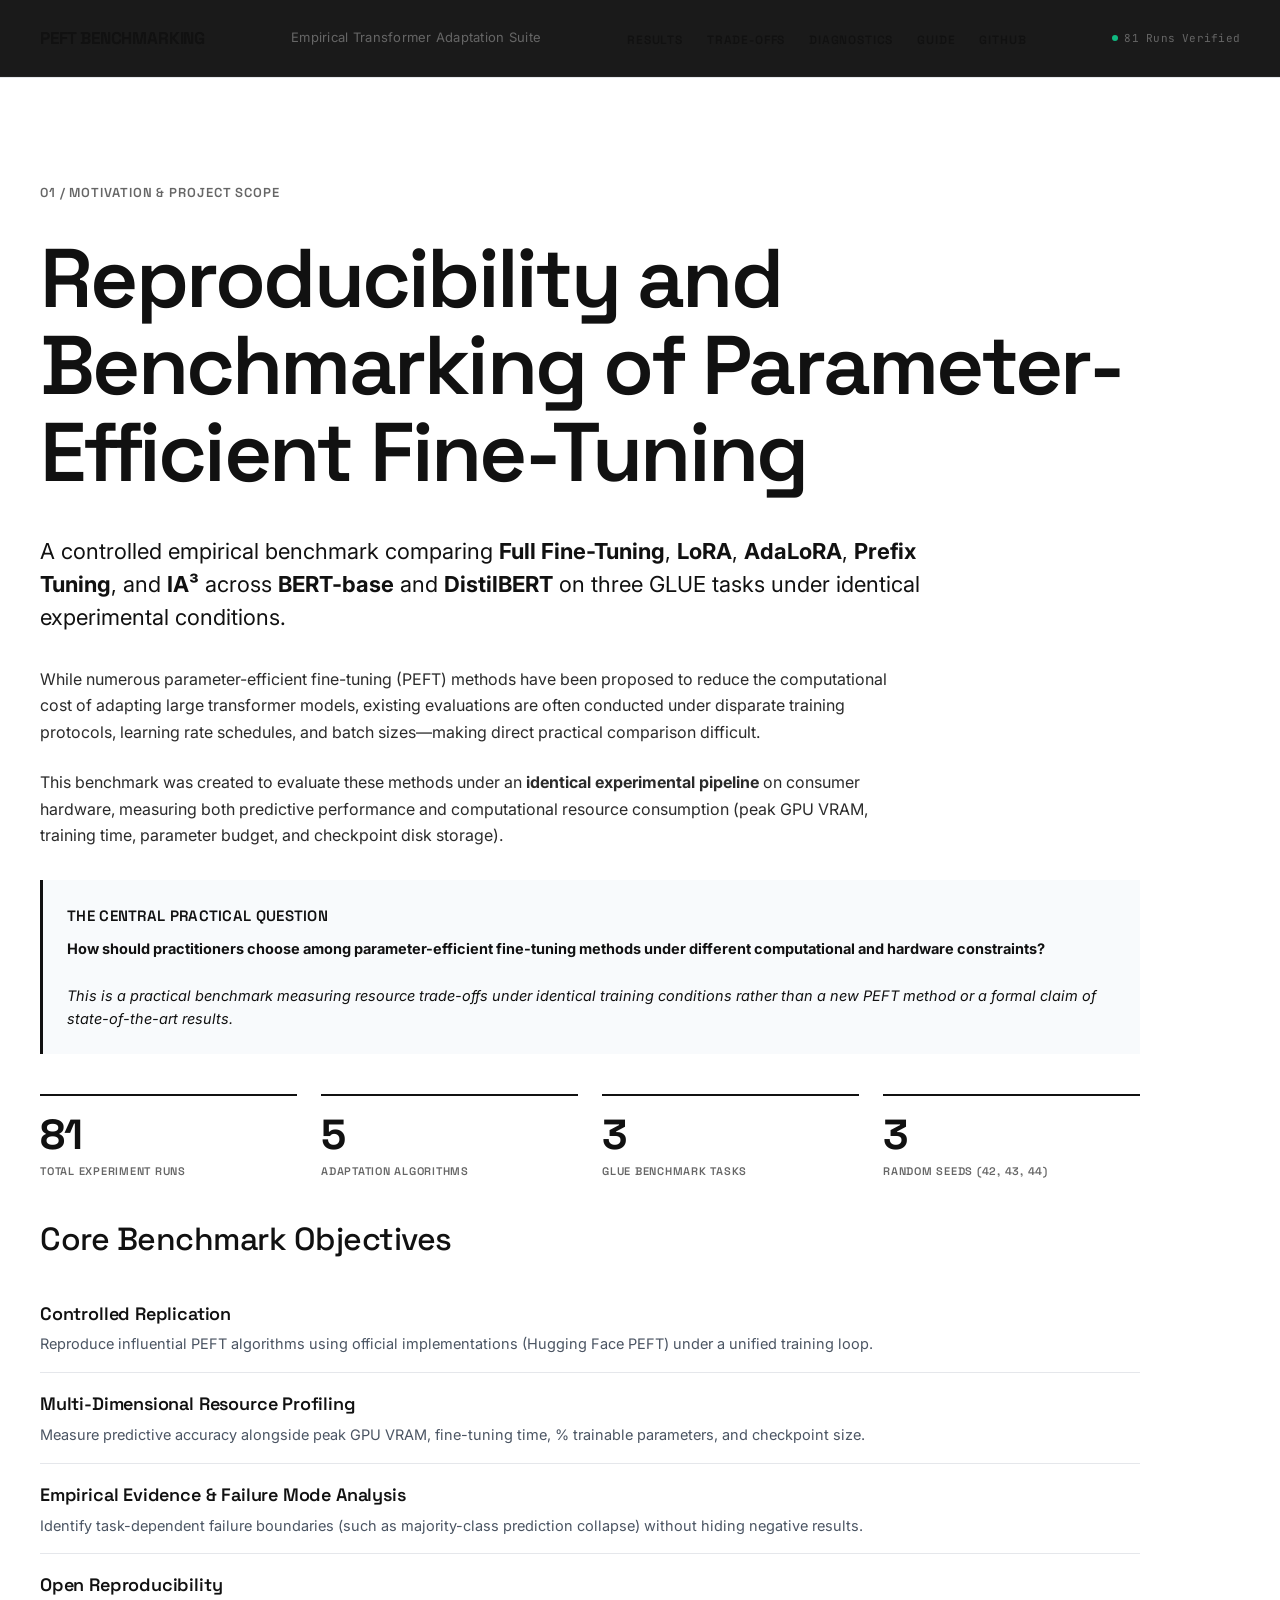
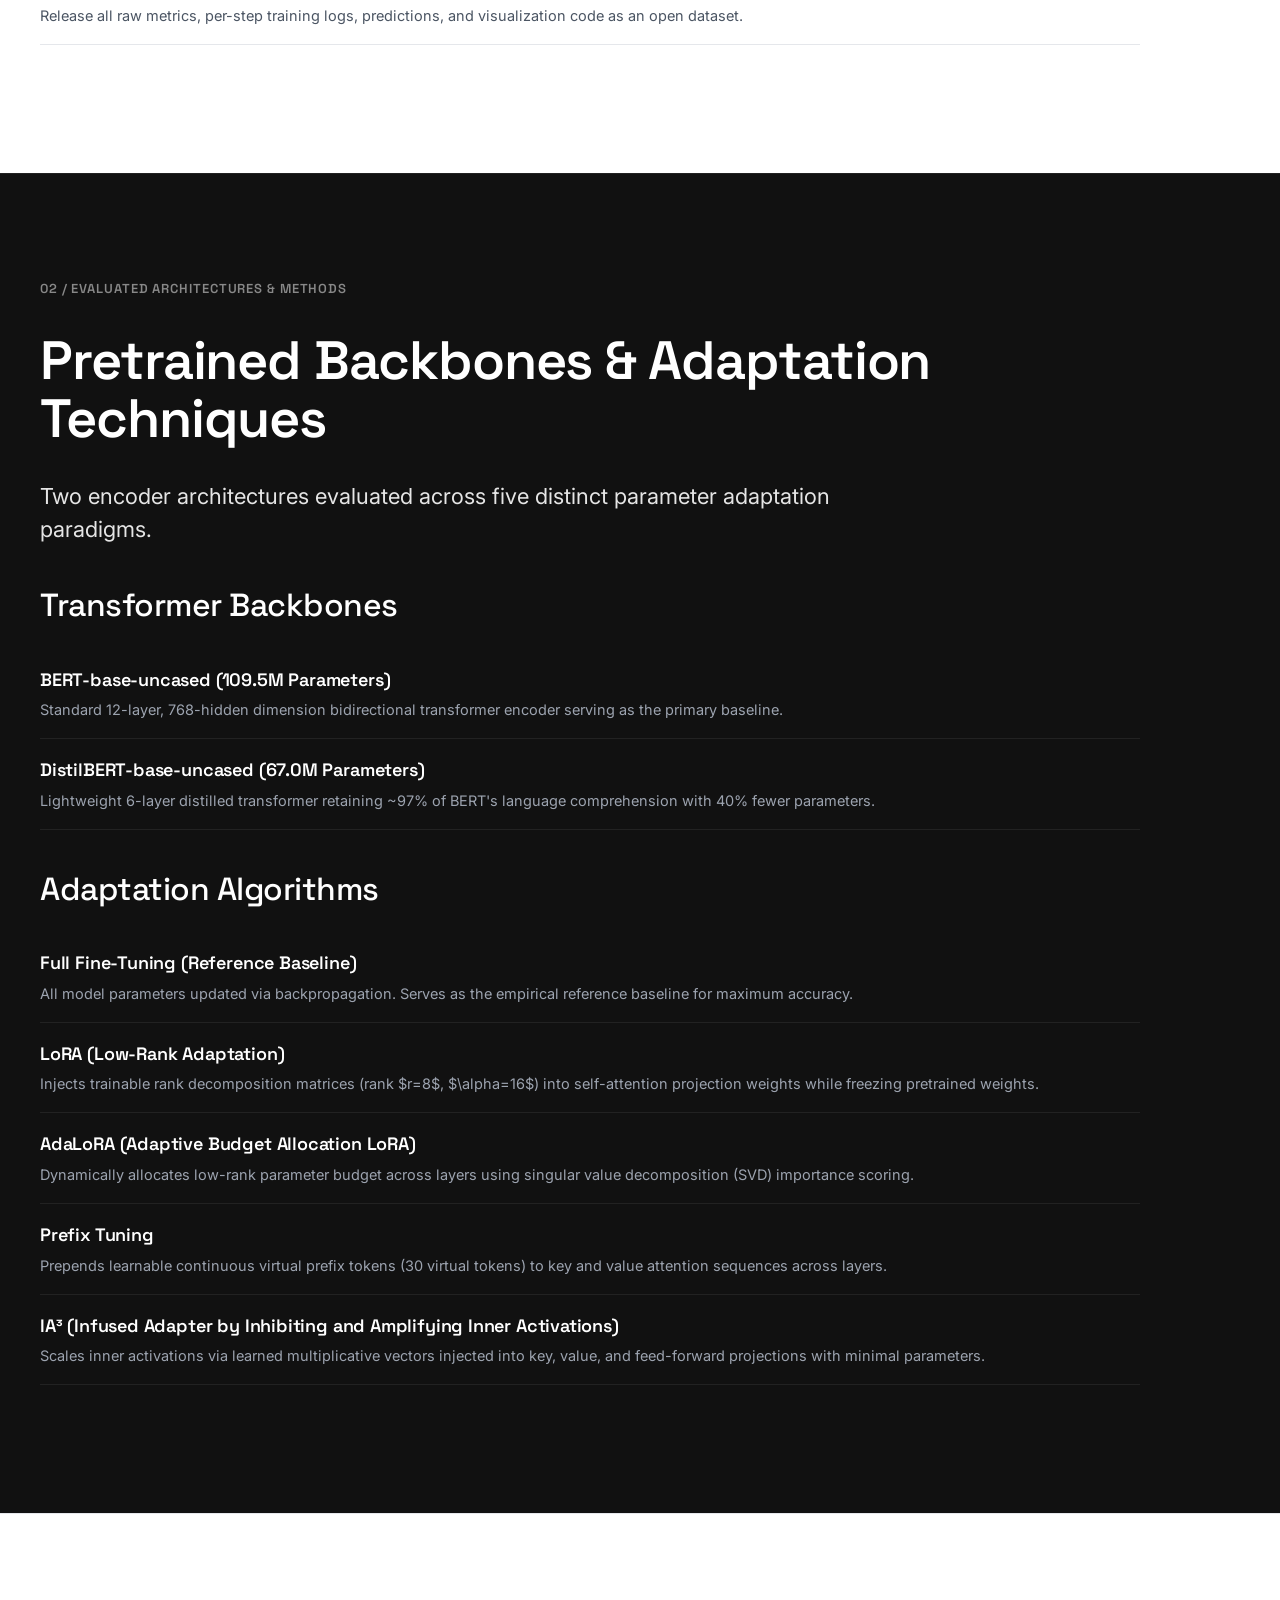
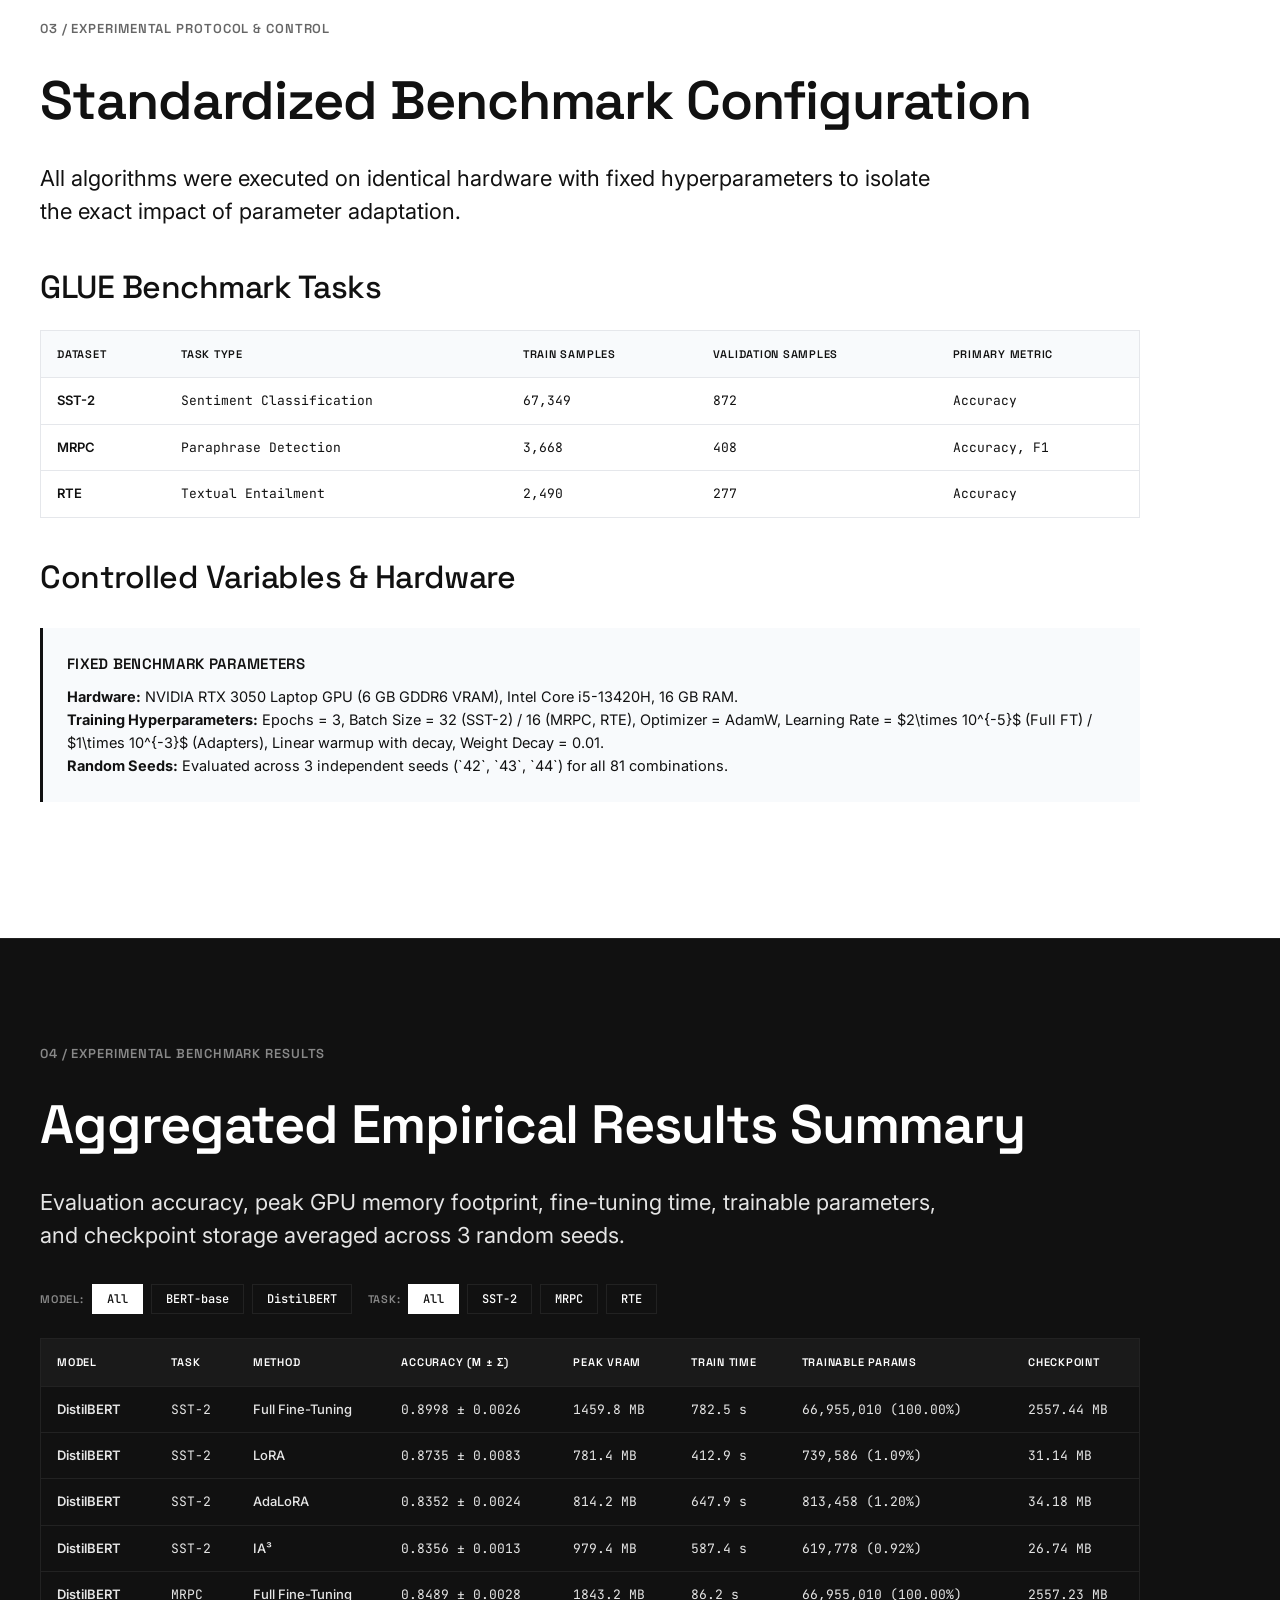
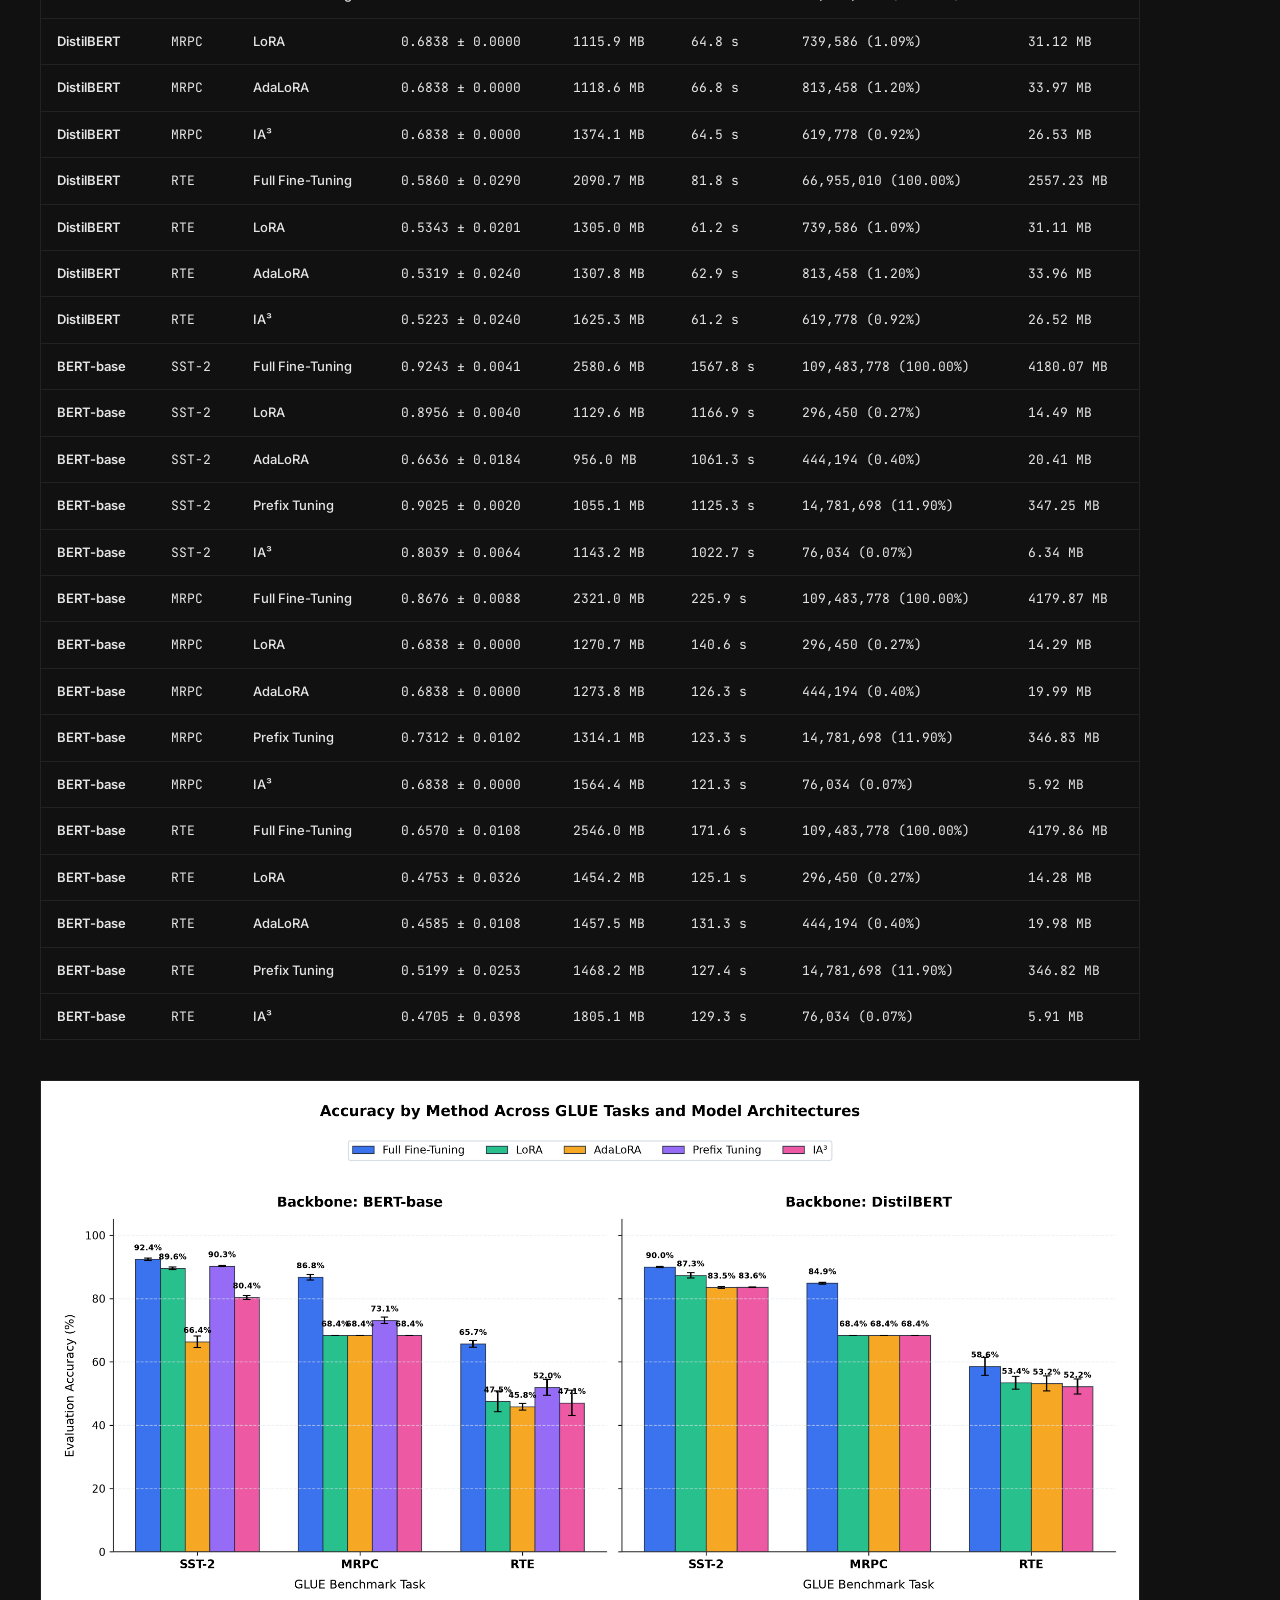
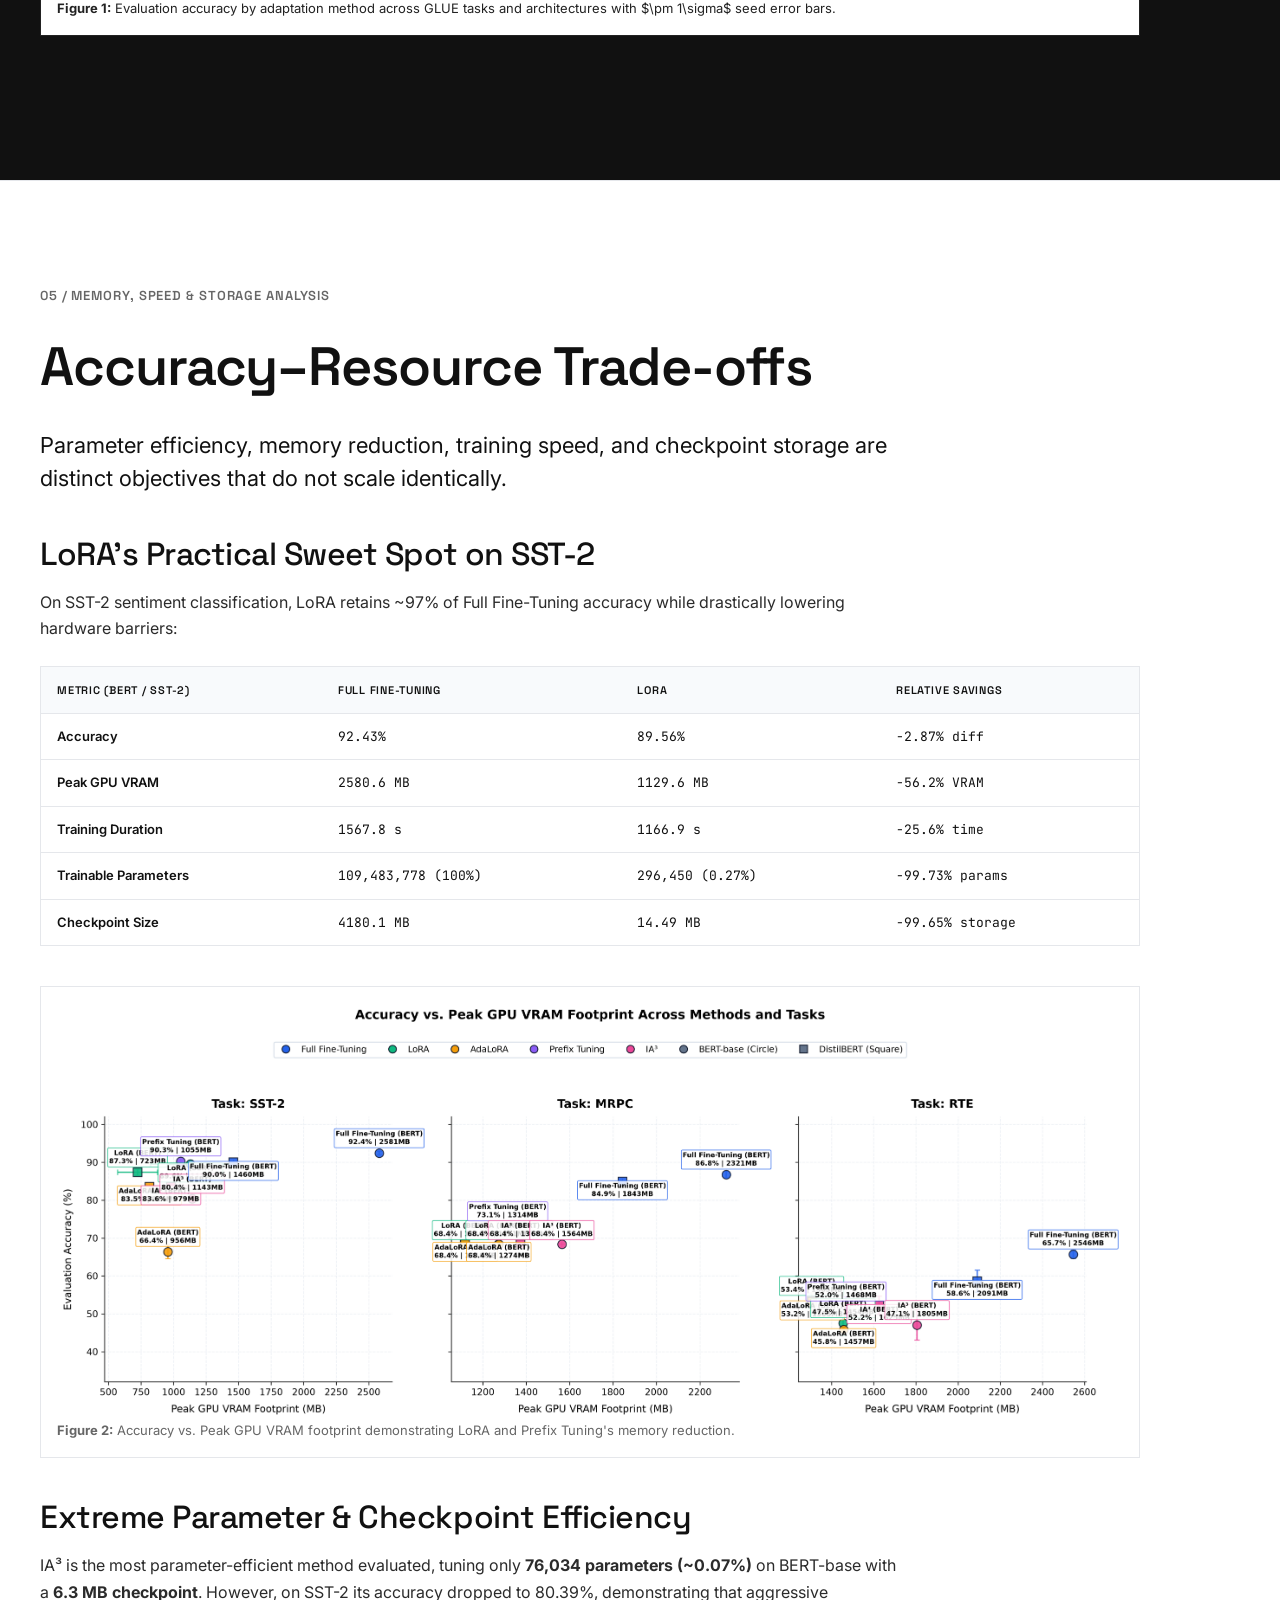
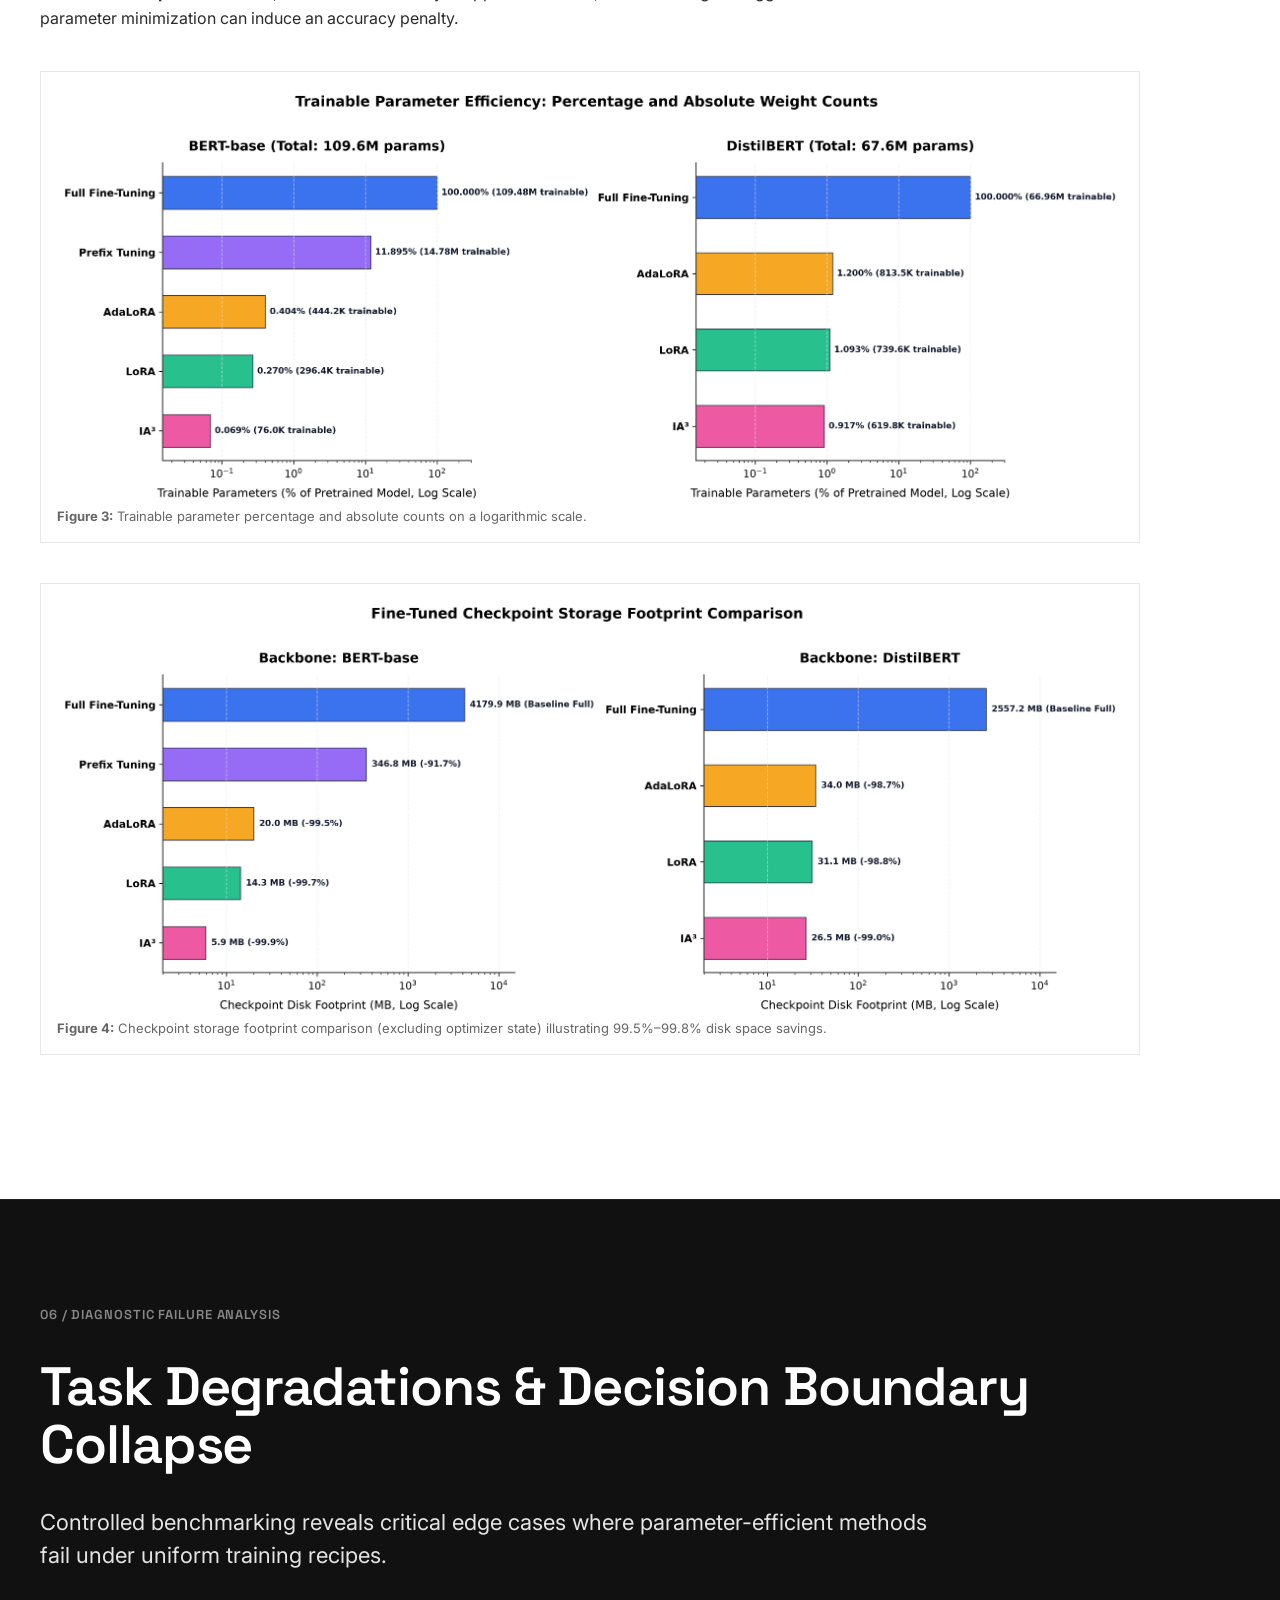
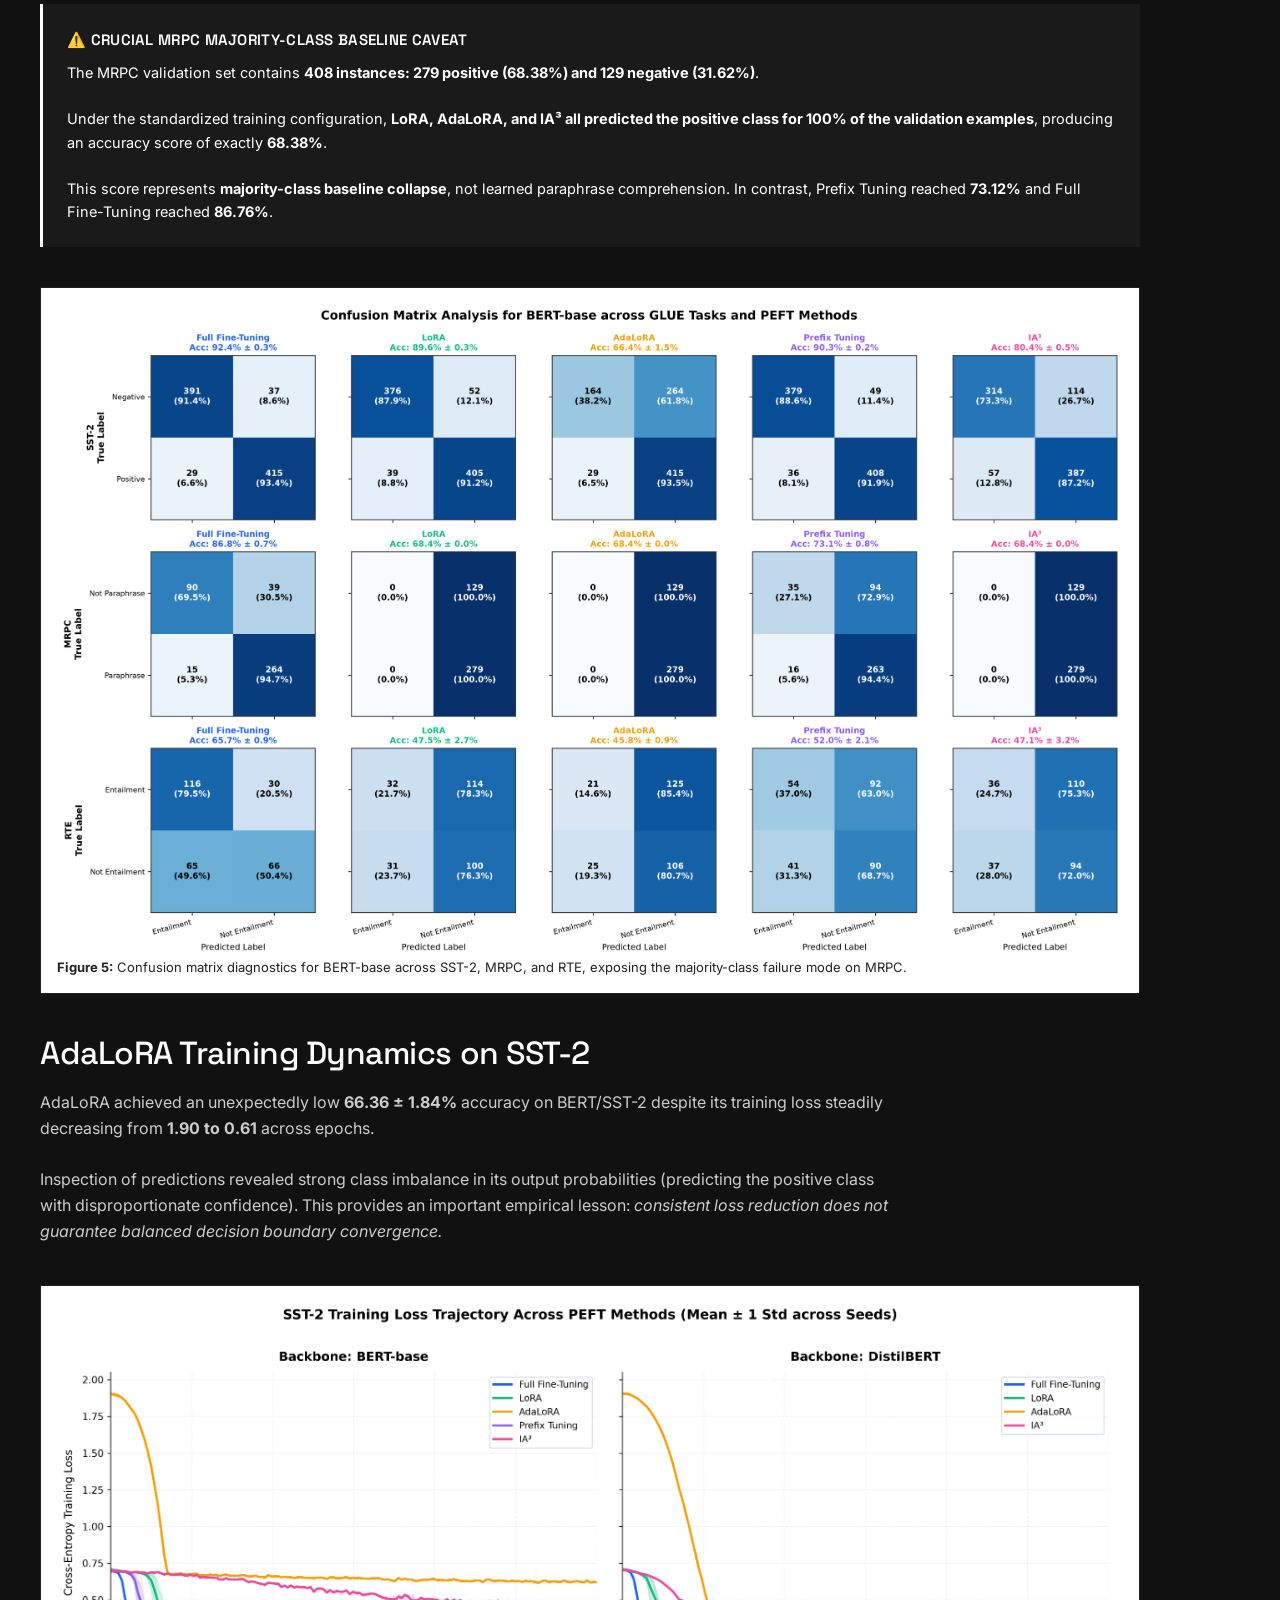
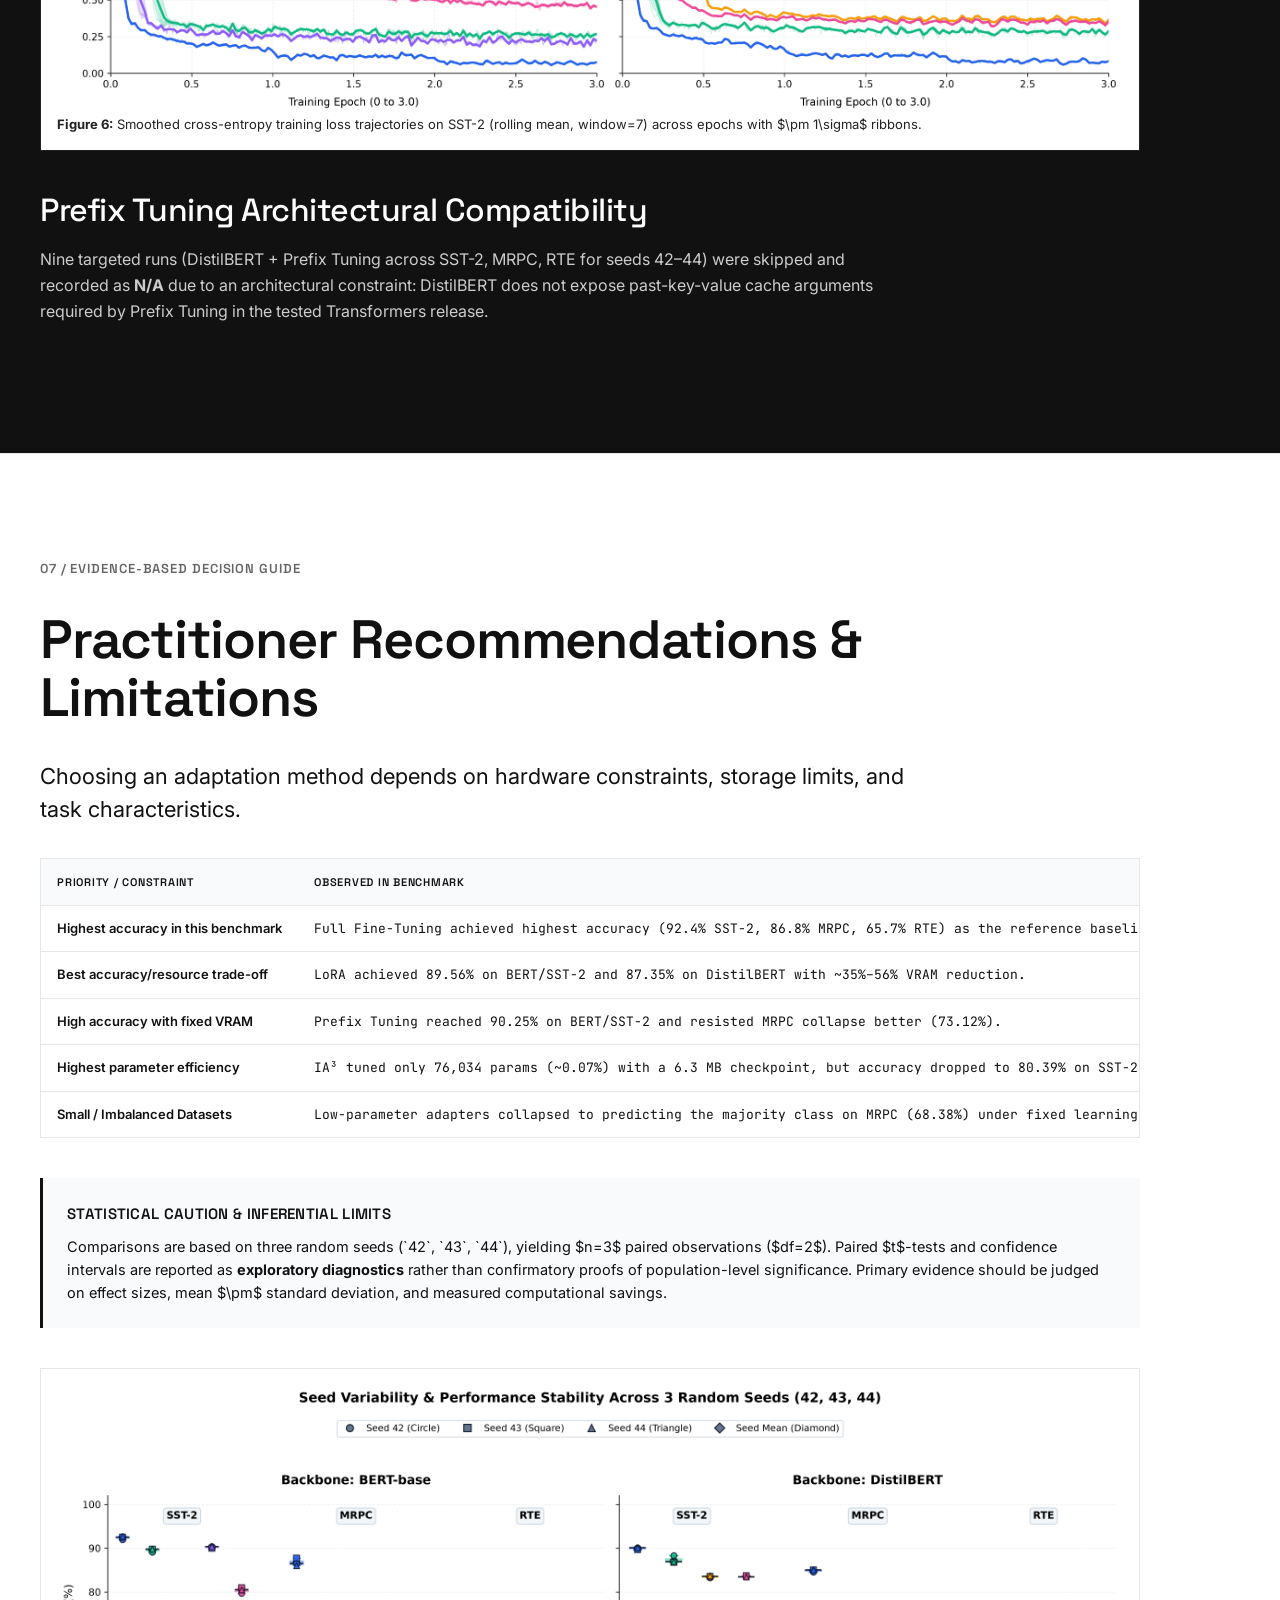
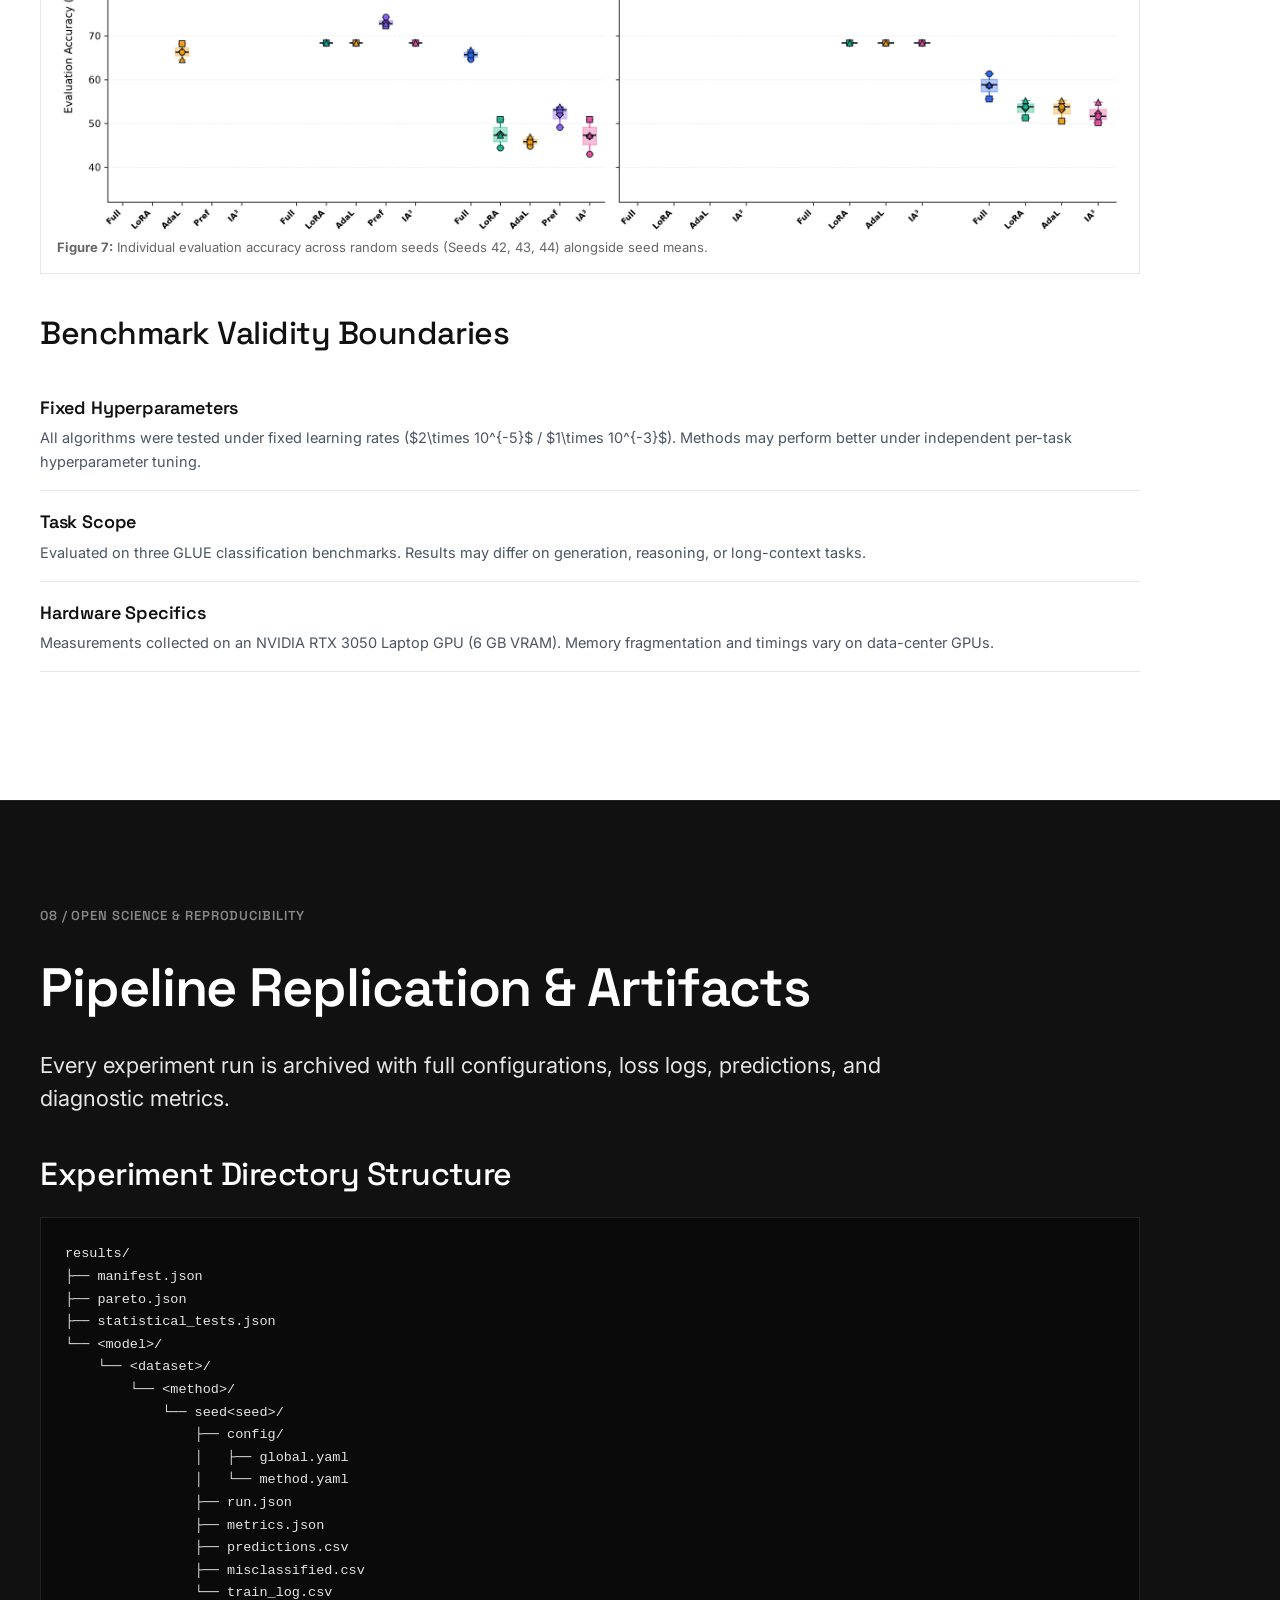
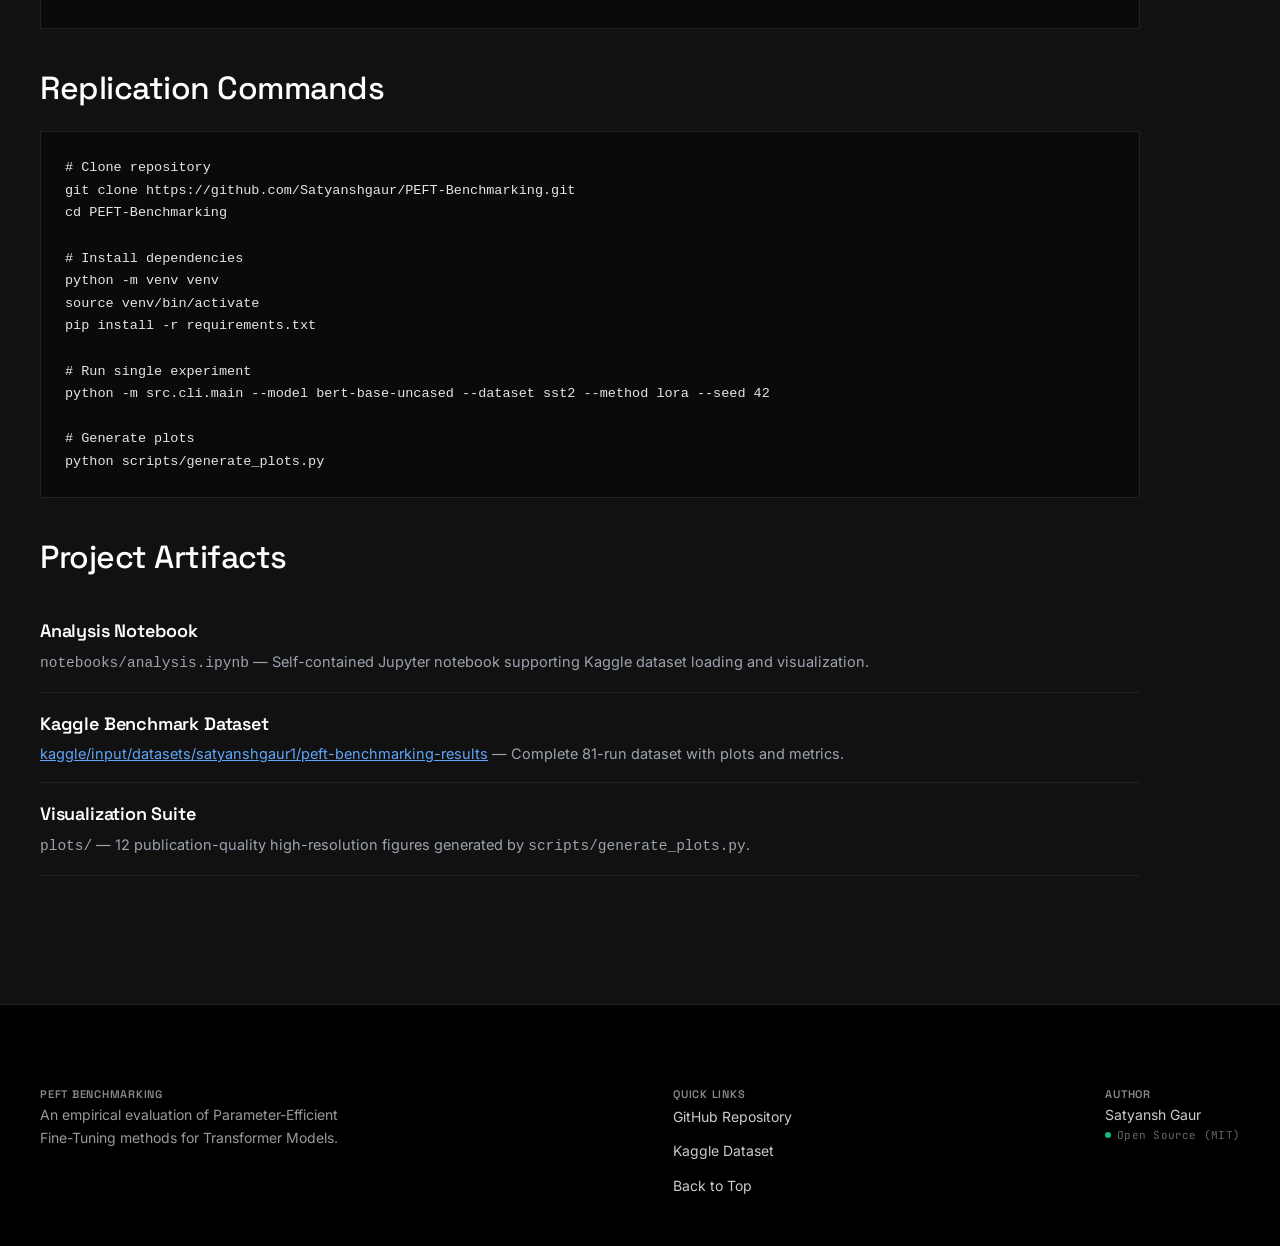
==== docs/index.html @ 5ea1f036 "feat(website): create benchmark showcase website and GitHub Pages deployment workflow" ====
<!DOCTYPE html>
<html lang="en">
<head>
  <meta charset="UTF-8">
  <meta name="viewport" content="width=device-width, initial-scale=1.0">
  <title>PEFT Benchmarking — Empirical Evaluation of Transformer Adaptation</title>
  <meta name="description" content="A reproducible empirical benchmark of Full Fine-Tuning, LoRA, AdaLoRA, Prefix Tuning, and IA³ across BERT-base and DistilBERT on GLUE tasks.">
  <link rel="stylesheet" href="style.css">
</head>
<body>

  <!-- Distributed Top Nav -->
  <header class="top-nav">
    <div class="nav-container">
      <a href="#overview" class="nav-anchor">PEFT BENCHMARKING</a>
      <span class="nav-desc">Empirical Transformer Adaptation Suite</span>
      <ul class="nav-links">
        <li><a href="#benchmark-results" class="nav-link">Results</a></li>
        <li><a href="#resource-tradeoffs" class="nav-link">Trade-offs</a></li>
        <li><a href="#failure-modes" class="nav-link">Diagnostics</a></li>
        <li><a href="#recommendations" class="nav-link">Guide</a></li>
        <li><a href="https://github.com/Satyanshgaur/PEFT-Benchmarking" target="_blank" rel="noopener" class="nav-link">GitHub</a></li>
      </ul>
      <span class="nav-status">81 Runs Verified</span>
    </div>
  </header>

  <!-- =========================================================================
       SECTION 01: OVERVIEW & OBJECTIVES (Plaster White)
       ========================================================================= -->
  <section id="overview" class="surface-light" data-surface="light">
    <div class="section-wrapper">
      <div class="content-column">
        <span class="section-label">01 / Motivation & Project Scope</span>
        <h1 class="hero-display">Reproducibility and Benchmarking of Parameter-Efficient Fine-Tuning</h1>
        <p class="lead-text">
          A controlled empirical benchmark comparing <strong>Full Fine-Tuning</strong>, <strong>LoRA</strong>, <strong>AdaLoRA</strong>, <strong>Prefix Tuning</strong>, and <strong>IA³</strong> across <strong>BERT-base</strong> and <strong>DistilBERT</strong> on three GLUE tasks under identical experimental conditions.
        </p>

        <p class="body-p">
          While numerous parameter-efficient fine-tuning (PEFT) methods have been proposed to reduce the computational cost of adapting large transformer models, existing evaluations are often conducted under disparate training protocols, learning rate schedules, and batch sizes—making direct practical comparison difficult.
        </p>

        <p class="body-p">
          This benchmark was created to evaluate these methods under an <strong>identical experimental pipeline</strong> on consumer hardware, measuring both predictive performance and computational resource consumption (peak GPU VRAM, training time, parameter budget, and checkpoint disk storage).
        </p>

        <div class="callout-box">
          <div class="callout-title">The Central Practical Question</div>
          <div class="callout-body">
            <strong>How should practitioners choose among parameter-efficient fine-tuning methods under different computational and hardware constraints?</strong>
            <br><br>
            <em>This is a practical benchmark measuring resource trade-offs under identical training conditions rather than a new PEFT method or a formal claim of state-of-the-art results.</em>
          </div>
        </div>

        <div class="stats-grid">
          <div class="stat-item">
            <div class="stat-value">81</div>
            <div class="stat-label">Total Experiment Runs</div>
          </div>
          <div class="stat-item">
            <div class="stat-value">5</div>
            <div class="stat-label">Adaptation Algorithms</div>
          </div>
          <div class="stat-item">
            <div class="stat-value">3</div>
            <div class="stat-label">GLUE Benchmark Tasks</div>
          </div>
          <div class="stat-item">
            <div class="stat-value">3</div>
            <div class="stat-label">Random Seeds (42, 43, 44)</div>
          </div>
        </div>

        <h3 class="sub-heading">Core Benchmark Objectives</h3>
        <ul class="architectural-list">
          <li class="architectural-item">
            <span class="arch-title">Controlled Replication</span>
            <span class="arch-desc">Reproduce influential PEFT algorithms using official implementations (Hugging Face PEFT) under a unified training loop.</span>
          </li>
          <li class="architectural-item">
            <span class="arch-title">Multi-Dimensional Resource Profiling</span>
            <span class="arch-desc">Measure predictive accuracy alongside peak GPU VRAM, fine-tuning time, % trainable parameters, and checkpoint size.</span>
          </li>
          <li class="architectural-item">
            <span class="arch-title">Empirical Evidence & Failure Mode Analysis</span>
            <span class="arch-desc">Identify task-dependent failure boundaries (such as majority-class prediction collapse) without hiding negative results.</span>
          </li>
          <li class="architectural-item">
            <span class="arch-title">Open Reproducibility</span>
            <span class="arch-desc">Release all raw metrics, per-step training logs, predictions, and visualization code as an open dataset.</span>
          </li>
        </ul>
      </div>
    </div>
  </section>

  <!-- =========================================================================
       SECTION 02: MODELS & ALGORITHMS EVALUATED (Carbon Dark)
       ========================================================================= -->
  <section id="algorithms" class="surface-dark" data-surface="dark">
    <div class="section-wrapper">
      <div class="content-column">
        <span class="section-label">02 / Evaluated Architectures & Methods</span>
        <h2 class="section-heading">Pretrained Backbones & Adaptation Techniques</h2>
        <p class="lead-text">
          Two encoder architectures evaluated across five distinct parameter adaptation paradigms.
        </p>

        <h3 class="sub-heading">Transformer Backbones</h3>
        <ul class="architectural-list">
          <li class="architectural-item">
            <span class="arch-title">BERT-base-uncased (109.5M Parameters)</span>
            <span class="arch-desc">Standard 12-layer, 768-hidden dimension bidirectional transformer encoder serving as the primary baseline.</span>
          </li>
          <li class="architectural-item">
            <span class="arch-title">DistilBERT-base-uncased (67.0M Parameters)</span>
            <span class="arch-desc">Lightweight 6-layer distilled transformer retaining ~97% of BERT's language comprehension with 40% fewer parameters.</span>
          </li>
        </ul>

        <h3 class="sub-heading">Adaptation Algorithms</h3>
        <ul class="architectural-list">
          <li class="architectural-item">
            <span class="arch-title">Full Fine-Tuning (Reference Baseline)</span>
            <span class="arch-desc">All model parameters updated via backpropagation. Serves as the empirical reference baseline for maximum accuracy.</span>
          </li>
          <li class="architectural-item">
            <span class="arch-title">LoRA (Low-Rank Adaptation)</span>
            <span class="arch-desc">Injects trainable rank decomposition matrices (rank $r=8$, $\alpha=16$) into self-attention projection weights while freezing pretrained weights.</span>
          </li>
          <li class="architectural-item">
            <span class="arch-title">AdaLoRA (Adaptive Budget Allocation LoRA)</span>
            <span class="arch-desc">Dynamically allocates low-rank parameter budget across layers using singular value decomposition (SVD) importance scoring.</span>
          </li>
          <li class="architectural-item">
            <span class="arch-title">Prefix Tuning</span>
            <span class="arch-desc">Prepends learnable continuous virtual prefix tokens (30 virtual tokens) to key and value attention sequences across layers.</span>
          </li>
          <li class="architectural-item">
            <span class="arch-title">IA³ (Infused Adapter by Inhibiting and Amplifying Inner Activations)</span>
            <span class="arch-desc">Scales inner activations via learned multiplicative vectors injected into key, value, and feed-forward projections with minimal parameters.</span>
          </li>
        </ul>
      </div>
    </div>
  </section>

  <!-- =========================================================================
       SECTION 03: DATASETS & CONTROLLED PROTOCOL (Plaster White)
       ========================================================================= -->
  <section id="protocol" class="surface-light" data-surface="light">
    <div class="section-wrapper">
      <div class="content-column">
        <span class="section-label">03 / Experimental Protocol & Control</span>
        <h2 class="section-heading">Standardized Benchmark Configuration</h2>
        <p class="lead-text">
          All algorithms were executed on identical hardware with fixed hyperparameters to isolate the exact impact of parameter adaptation.
        </p>

        <h3 class="sub-heading">GLUE Benchmark Tasks</h3>
        <div class="table-responsive">
          <table class="benchmark-table">
            <thead>
              <tr>
                <th>Dataset</th>
                <th>Task Type</th>
                <th>Train Samples</th>
                <th>Validation Samples</th>
                <th>Primary Metric</th>
              </tr>
            </thead>
            <tbody>
              <tr>
                <td class="td-bold">SST-2</td>
                <td>Sentiment Classification</td>
                <td>67,349</td>
                <td>872</td>
                <td>Accuracy</td>
              </tr>
              <tr>
                <td class="td-bold">MRPC</td>
                <td>Paraphrase Detection</td>
                <td>3,668</td>
                <td>408</td>
                <td>Accuracy, F1</td>
              </tr>
              <tr>
                <td class="td-bold">RTE</td>
                <td>Textual Entailment</td>
                <td>2,490</td>
                <td>277</td>
                <td>Accuracy</td>
              </tr>
            </tbody>
          </table>
        </div>

        <h3 class="sub-heading">Controlled Variables & Hardware</h3>
        <div class="callout-box">
          <div class="callout-title">Fixed Benchmark Parameters</div>
          <div class="callout-body">
            <strong>Hardware:</strong> NVIDIA RTX 3050 Laptop GPU (6 GB GDDR6 VRAM), Intel Core i5-13420H, 16 GB RAM.<br>
            <strong>Training Hyperparameters:</strong> Epochs = 3, Batch Size = 32 (SST-2) / 16 (MRPC, RTE), Optimizer = AdamW, Learning Rate = $2\times 10^{-5}$ (Full FT) / $1\times 10^{-3}$ (Adapters), Linear warmup with decay, Weight Decay = 0.01.<br>
            <strong>Random Seeds:</strong> Evaluated across 3 independent seeds (`42`, `43`, `44`) for all 81 combinations.
          </div>
        </div>
      </div>
    </div>
  </section>

  <!-- =========================================================================
       SECTION 04: BENCHMARK RESULTS (Carbon Dark)
       ========================================================================= -->
  <section id="benchmark-results" class="surface-dark" data-surface="dark">
    <div class="section-wrapper">
      <div class="content-column">
        <span class="section-label">04 / Experimental Benchmark Results</span>
        <h2 class="section-heading">Aggregated Empirical Results Summary</h2>
        <p class="lead-text">
          Evaluation accuracy, peak GPU memory footprint, fine-tuning time, trainable parameters, and checkpoint storage averaged across 3 random seeds.
        </p>

        <!-- Interactive Filters -->
        <div class="table-controls">
          <div class="filter-group">
            <span class="filter-label">Model:</span>
            <button class="filter-btn active" data-model-filter="all">All</button>
            <button class="filter-btn" data-model-filter="bert-base-uncased">BERT-base</button>
            <button class="filter-btn" data-model-filter="distilbert-base-uncased">DistilBERT</button>
          </div>
          <div class="filter-group">
            <span class="filter-label">Task:</span>
            <button class="filter-btn active" data-dataset-filter="all">All</button>
            <button class="filter-btn" data-dataset-filter="sst2">SST-2</button>
            <button class="filter-btn" data-dataset-filter="mrpc">MRPC</button>
            <button class="filter-btn" data-dataset-filter="rte">RTE</button>
          </div>
        </div>

        <div class="table-responsive">
          <table class="benchmark-table">
            <thead>
              <tr>
                <th>Model</th>
                <th>Task</th>
                <th>Method</th>
                <th>Accuracy (μ ± σ)</th>
                <th>Peak VRAM</th>
                <th>Train Time</th>
                <th>Trainable Params</th>
                <th>Checkpoint</th>
              </tr>
            </thead>
            <tbody>
              <!-- DistilBERT SST-2 -->
              <tr data-model="distilbert-base-uncased" data-dataset="sst2">
                <td class="td-bold">DistilBERT</td>
                <td>SST-2</td>
                <td class="td-method">Full Fine-Tuning</td>
                <td>0.8998 ± 0.0026</td>
                <td>1459.8 MB</td>
                <td>782.5 s</td>
                <td>66,955,010 (100.00%)</td>
                <td>2557.44 MB</td>
              </tr>
              <tr data-model="distilbert-base-uncased" data-dataset="sst2">
                <td class="td-bold">DistilBERT</td>
                <td>SST-2</td>
                <td class="td-method">LoRA</td>
                <td>0.8735 ± 0.0083</td>
                <td>781.4 MB</td>
                <td>412.9 s</td>
                <td>739,586 (1.09%)</td>
                <td>31.14 MB</td>
              </tr>
              <tr data-model="distilbert-base-uncased" data-dataset="sst2">
                <td class="td-bold">DistilBERT</td>
                <td>SST-2</td>
                <td class="td-method">AdaLoRA</td>
                <td>0.8352 ± 0.0024</td>
                <td>814.2 MB</td>
                <td>647.9 s</td>
                <td>813,458 (1.20%)</td>
                <td>34.18 MB</td>
              </tr>
              <tr data-model="distilbert-base-uncased" data-dataset="sst2">
                <td class="td-bold">DistilBERT</td>
                <td>SST-2</td>
                <td class="td-method">IA³</td>
                <td>0.8356 ± 0.0013</td>
                <td>979.4 MB</td>
                <td>587.4 s</td>
                <td>619,778 (0.92%)</td>
                <td>26.74 MB</td>
              </tr>

              <!-- DistilBERT MRPC -->
              <tr data-model="distilbert-base-uncased" data-dataset="mrpc">
                <td class="td-bold">DistilBERT</td>
                <td>MRPC</td>
                <td class="td-method">Full Fine-Tuning</td>
                <td>0.8489 ± 0.0028</td>
                <td>1843.2 MB</td>
                <td>86.2 s</td>
                <td>66,955,010 (100.00%)</td>
                <td>2557.23 MB</td>
              </tr>
              <tr data-model="distilbert-base-uncased" data-dataset="mrpc">
                <td class="td-bold">DistilBERT</td>
                <td>MRPC</td>
                <td class="td-method">LoRA</td>
                <td>0.6838 ± 0.0000</td>
                <td>1115.9 MB</td>
                <td>64.8 s</td>
                <td>739,586 (1.09%)</td>
                <td>31.12 MB</td>
              </tr>
              <tr data-model="distilbert-base-uncased" data-dataset="mrpc">
                <td class="td-bold">DistilBERT</td>
                <td>MRPC</td>
                <td class="td-method">AdaLoRA</td>
                <td>0.6838 ± 0.0000</td>
                <td>1118.6 MB</td>
                <td>66.8 s</td>
                <td>813,458 (1.20%)</td>
                <td>33.97 MB</td>
              </tr>
              <tr data-model="distilbert-base-uncased" data-dataset="mrpc">
                <td class="td-bold">DistilBERT</td>
                <td>MRPC</td>
                <td class="td-method">IA³</td>
                <td>0.6838 ± 0.0000</td>
                <td>1374.1 MB</td>
                <td>64.5 s</td>
                <td>619,778 (0.92%)</td>
                <td>26.53 MB</td>
              </tr>

              <!-- DistilBERT RTE -->
              <tr data-model="distilbert-base-uncased" data-dataset="rte">
                <td class="td-bold">DistilBERT</td>
                <td>RTE</td>
                <td class="td-method">Full Fine-Tuning</td>
                <td>0.5860 ± 0.0290</td>
                <td>2090.7 MB</td>
                <td>81.8 s</td>
                <td>66,955,010 (100.00%)</td>
                <td>2557.23 MB</td>
              </tr>
              <tr data-model="distilbert-base-uncased" data-dataset="rte">
                <td class="td-bold">DistilBERT</td>
                <td>RTE</td>
                <td class="td-method">LoRA</td>
                <td>0.5343 ± 0.0201</td>
                <td>1305.0 MB</td>
                <td>61.2 s</td>
                <td>739,586 (1.09%)</td>
                <td>31.11 MB</td>
              </tr>
              <tr data-model="distilbert-base-uncased" data-dataset="rte">
                <td class="td-bold">DistilBERT</td>
                <td>RTE</td>
                <td class="td-method">AdaLoRA</td>
                <td>0.5319 ± 0.0240</td>
                <td>1307.8 MB</td>
                <td>62.9 s</td>
                <td>813,458 (1.20%)</td>
                <td>33.96 MB</td>
              </tr>
              <tr data-model="distilbert-base-uncased" data-dataset="rte">
                <td class="td-bold">DistilBERT</td>
                <td>RTE</td>
                <td class="td-method">IA³</td>
                <td>0.5223 ± 0.0240</td>
                <td>1625.3 MB</td>
                <td>61.2 s</td>
                <td>619,778 (0.92%)</td>
                <td>26.52 MB</td>
              </tr>

              <!-- BERT-base SST-2 -->
              <tr data-model="bert-base-uncased" data-dataset="sst2">
                <td class="td-bold">BERT-base</td>
                <td>SST-2</td>
                <td class="td-method">Full Fine-Tuning</td>
                <td>0.9243 ± 0.0041</td>
                <td>2580.6 MB</td>
                <td>1567.8 s</td>
                <td>109,483,778 (100.00%)</td>
                <td>4180.07 MB</td>
              </tr>
              <tr data-model="bert-base-uncased" data-dataset="sst2">
                <td class="td-bold">BERT-base</td>
                <td>SST-2</td>
                <td class="td-method">LoRA</td>
                <td>0.8956 ± 0.0040</td>
                <td>1129.6 MB</td>
                <td>1166.9 s</td>
                <td>296,450 (0.27%)</td>
                <td>14.49 MB</td>
              </tr>
              <tr data-model="bert-base-uncased" data-dataset="sst2">
                <td class="td-bold">BERT-base</td>
                <td>SST-2</td>
                <td class="td-method">AdaLoRA</td>
                <td>0.6636 ± 0.0184</td>
                <td>956.0 MB</td>
                <td>1061.3 s</td>
                <td>444,194 (0.40%)</td>
                <td>20.41 MB</td>
              </tr>
              <tr data-model="bert-base-uncased" data-dataset="sst2">
                <td class="td-bold">BERT-base</td>
                <td>SST-2</td>
                <td class="td-method">Prefix Tuning</td>
                <td>0.9025 ± 0.0020</td>
                <td>1055.1 MB</td>
                <td>1125.3 s</td>
                <td>14,781,698 (11.90%)</td>
                <td>347.25 MB</td>
              </tr>
              <tr data-model="bert-base-uncased" data-dataset="sst2">
                <td class="td-bold">BERT-base</td>
                <td>SST-2</td>
                <td class="td-method">IA³</td>
                <td>0.8039 ± 0.0064</td>
                <td>1143.2 MB</td>
                <td>1022.7 s</td>
                <td>76,034 (0.07%)</td>
                <td>6.34 MB</td>
              </tr>

              <!-- BERT-base MRPC -->
              <tr data-model="bert-base-uncased" data-dataset="mrpc">
                <td class="td-bold">BERT-base</td>
                <td>MRPC</td>
                <td class="td-method">Full Fine-Tuning</td>
                <td>0.8676 ± 0.0088</td>
                <td>2321.0 MB</td>
                <td>225.9 s</td>
                <td>109,483,778 (100.00%)</td>
                <td>4179.87 MB</td>
              </tr>
              <tr data-model="bert-base-uncased" data-dataset="mrpc">
                <td class="td-bold">BERT-base</td>
                <td>MRPC</td>
                <td class="td-method">LoRA</td>
                <td>0.6838 ± 0.0000</td>
                <td>1270.7 MB</td>
                <td>140.6 s</td>
                <td>296,450 (0.27%)</td>
                <td>14.29 MB</td>
              </tr>
              <tr data-model="bert-base-uncased" data-dataset="mrpc">
                <td class="td-bold">BERT-base</td>
                <td>MRPC</td>
                <td class="td-method">AdaLoRA</td>
                <td>0.6838 ± 0.0000</td>
                <td>1273.8 MB</td>
                <td>126.3 s</td>
                <td>444,194 (0.40%)</td>
                <td>19.99 MB</td>
              </tr>
              <tr data-model="bert-base-uncased" data-dataset="mrpc">
                <td class="td-bold">BERT-base</td>
                <td>MRPC</td>
                <td class="td-method">Prefix Tuning</td>
                <td>0.7312 ± 0.0102</td>
                <td>1314.1 MB</td>
                <td>123.3 s</td>
                <td>14,781,698 (11.90%)</td>
                <td>346.83 MB</td>
              </tr>
              <tr data-model="bert-base-uncased" data-dataset="mrpc">
                <td class="td-bold">BERT-base</td>
                <td>MRPC</td>
                <td class="td-method">IA³</td>
                <td>0.6838 ± 0.0000</td>
                <td>1564.4 MB</td>
                <td>121.3 s</td>
                <td>76,034 (0.07%)</td>
                <td>5.92 MB</td>
              </tr>

              <!-- BERT-base RTE -->
              <tr data-model="bert-base-uncased" data-dataset="rte">
                <td class="td-bold">BERT-base</td>
                <td>RTE</td>
                <td class="td-method">Full Fine-Tuning</td>
                <td>0.6570 ± 0.0108</td>
                <td>2546.0 MB</td>
                <td>171.6 s</td>
                <td>109,483,778 (100.00%)</td>
                <td>4179.86 MB</td>
              </tr>
              <tr data-model="bert-base-uncased" data-dataset="rte">
                <td class="td-bold">BERT-base</td>
                <td>RTE</td>
                <td class="td-method">LoRA</td>
                <td>0.4753 ± 0.0326</td>
                <td>1454.2 MB</td>
                <td>125.1 s</td>
                <td>296,450 (0.27%)</td>
                <td>14.28 MB</td>
              </tr>
              <tr data-model="bert-base-uncased" data-dataset="rte">
                <td class="td-bold">BERT-base</td>
                <td>RTE</td>
                <td class="td-method">AdaLoRA</td>
                <td>0.4585 ± 0.0108</td>
                <td>1457.5 MB</td>
                <td>131.3 s</td>
                <td>444,194 (0.40%)</td>
                <td>19.98 MB</td>
              </tr>
              <tr data-model="bert-base-uncased" data-dataset="rte">
                <td class="td-bold">BERT-base</td>
                <td>RTE</td>
                <td class="td-method">Prefix Tuning</td>
                <td>0.5199 ± 0.0253</td>
                <td>1468.2 MB</td>
                <td>127.4 s</td>
                <td>14,781,698 (11.90%)</td>
                <td>346.82 MB</td>
              </tr>
              <tr data-model="bert-base-uncased" data-dataset="rte">
                <td class="td-bold">BERT-base</td>
                <td>RTE</td>
                <td class="td-method">IA³</td>
                <td>0.4705 ± 0.0398</td>
                <td>1805.1 MB</td>
                <td>129.3 s</td>
                <td>76,034 (0.07%)</td>
                <td>5.91 MB</td>
              </tr>
            </tbody>
          </table>
        </div>

        <div class="figure-container">
          <img src="plots/01_accuracy_by_method.png" alt="Accuracy by Method Across GLUE Tasks" class="figure-img">
          <div class="figure-caption">
            <strong>Figure 1:</strong> Evaluation accuracy by adaptation method across GLUE tasks and architectures with $\pm 1\sigma$ seed error bars.
          </div>
        </div>
      </div>
    </div>
  </section>

  <!-- =========================================================================
       SECTION 05: RESOURCE TRADE-OFFS (Plaster White)
       ========================================================================= -->
  <section id="resource-tradeoffs" class="surface-light" data-surface="light">
    <div class="section-wrapper">
      <div class="content-column">
        <span class="section-label">05 / Memory, Speed & Storage Analysis</span>
        <h2 class="section-heading">Accuracy–Resource Trade-offs</h2>
        <p class="lead-text">
          Parameter efficiency, memory reduction, training speed, and checkpoint storage are distinct objectives that do not scale identically.
        </p>

        <h3 class="sub-heading">LoRA's Practical Sweet Spot on SST-2</h3>
        <p class="body-p">
          On SST-2 sentiment classification, LoRA retains ~97% of Full Fine-Tuning accuracy while drastically lowering hardware barriers:
        </p>

        <div class="table-responsive">
          <table class="benchmark-table">
            <thead>
              <tr>
                <th>Metric (BERT / SST-2)</th>
                <th>Full Fine-Tuning</th>
                <th>LoRA</th>
                <th>Relative Savings</th>
              </tr>
            </thead>
            <tbody>
              <tr>
                <td class="td-bold">Accuracy</td>
                <td>92.43%</td>
                <td>89.56%</td>
                <td>-2.87% diff</td>
              </tr>
              <tr>
                <td class="td-bold">Peak GPU VRAM</td>
                <td>2580.6 MB</td>
                <td>1129.6 MB</td>
                <td>-56.2% VRAM</td>
              </tr>
              <tr>
                <td class="td-bold">Training Duration</td>
                <td>1567.8 s</td>
                <td>1166.9 s</td>
                <td>-25.6% time</td>
              </tr>
              <tr>
                <td class="td-bold">Trainable Parameters</td>
                <td>109,483,778 (100%)</td>
                <td>296,450 (0.27%)</td>
                <td>-99.73% params</td>
              </tr>
              <tr>
                <td class="td-bold">Checkpoint Size</td>
                <td>4180.1 MB</td>
                <td>14.49 MB</td>
                <td>-99.65% storage</td>
              </tr>
            </tbody>
          </table>
        </div>

        <div class="figure-container">
          <img src="plots/02_accuracy_vs_peak_vram.png" alt="Accuracy vs Peak GPU VRAM" class="figure-img">
          <div class="figure-caption">
            <strong>Figure 2:</strong> Accuracy vs. Peak GPU VRAM footprint demonstrating LoRA and Prefix Tuning's memory reduction.
          </div>
        </div>

        <h3 class="sub-heading">Extreme Parameter & Checkpoint Efficiency</h3>
        <p class="body-p">
          IA³ is the most parameter-efficient method evaluated, tuning only <strong>76,034 parameters (~0.07%)</strong> on BERT-base with a <strong>6.3 MB checkpoint</strong>. However, on SST-2 its accuracy dropped to 80.39%, demonstrating that aggressive parameter minimization can induce an accuracy penalty.
        </p>

        <div class="figure-container">
          <img src="plots/05_trainable_parameters_pct.png" alt="Trainable Parameters %" class="figure-img">
          <div class="figure-caption">
            <strong>Figure 3:</strong> Trainable parameter percentage and absolute counts on a logarithmic scale.
          </div>
        </div>

        <div class="figure-container">
          <img src="plots/06_checkpoint_size.png" alt="Checkpoint Size" class="figure-img">
          <div class="figure-caption">
            <strong>Figure 4:</strong> Checkpoint storage footprint comparison (excluding optimizer state) illustrating 99.5%–99.8% disk space savings.
          </div>
        </div>
      </div>
    </div>
  </section>

  <!-- =========================================================================
       SECTION 06: FAILURE MODES & DIAGNOSTICS (Carbon Dark)
       ========================================================================= -->
  <section id="failure-modes" class="surface-dark" data-surface="dark">
    <div class="section-wrapper">
      <div class="content-column">
        <span class="section-label">06 / Diagnostic Failure Analysis</span>
        <h2 class="section-heading">Task Degradations & Decision Boundary Collapse</h2>
        <p class="lead-text">
          Controlled benchmarking reveals critical edge cases where parameter-efficient methods fail under uniform training recipes.
        </p>

        <div class="callout-box">
          <div class="callout-title">⚠️ Crucial MRPC Majority-Class Baseline Caveat</div>
          <div class="callout-body">
            The MRPC validation set contains <strong>408 instances: 279 positive (68.38%) and 129 negative (31.62%)</strong>.
            <br><br>
            Under the standardized training configuration, <strong>LoRA, AdaLoRA, and IA³ all predicted the positive class for 100% of the validation examples</strong>, producing an accuracy score of exactly <strong>68.38%</strong>.
            <br><br>
            This score represents <strong>majority-class baseline collapse</strong>, not learned paraphrase comprehension. In contrast, Prefix Tuning reached <strong>73.12%</strong> and Full Fine-Tuning reached <strong>86.76%</strong>.
          </div>
        </div>

        <div class="figure-container">
          <img src="plots/08_confusion_matrices_bert.png" alt="Confusion Matrix Diagnostics" class="figure-img">
          <div class="figure-caption">
            <strong>Figure 5:</strong> Confusion matrix diagnostics for BERT-base across SST-2, MRPC, and RTE, exposing the majority-class failure mode on MRPC.
          </div>
        </div>

        <h3 class="sub-heading">AdaLoRA Training Dynamics on SST-2</h3>
        <p class="body-p">
          AdaLoRA achieved an unexpectedly low <strong>66.36 ± 1.84%</strong> accuracy on BERT/SST-2 despite its training loss steadily decreasing from <strong>1.90 to 0.61</strong> across epochs.
        </p>
        <p class="body-p">
          Inspection of predictions revealed strong class imbalance in its output probabilities (predicting the positive class with disproportionate confidence). This provides an important empirical lesson: <em>consistent loss reduction does not guarantee balanced decision boundary convergence.</em>
        </p>

        <div class="figure-container">
          <img src="plots/07_training_loss_curves_sst2.png" alt="SST-2 Training Loss Curves" class="figure-img">
          <div class="figure-caption">
            <strong>Figure 6:</strong> Smoothed cross-entropy training loss trajectories on SST-2 (rolling mean, window=7) across epochs with $\pm 1\sigma$ ribbons.
          </div>
        </div>

        <h3 class="sub-heading">Prefix Tuning Architectural Compatibility</h3>
        <p class="body-p">
          Nine targeted runs (DistilBERT + Prefix Tuning across SST-2, MRPC, RTE for seeds 42–44) were skipped and recorded as <strong>N/A</strong> due to an architectural constraint: DistilBERT does not expose past-key-value cache arguments required by Prefix Tuning in the tested Transformers release.
        </p>
      </div>
    </div>
  </section>

  <!-- =========================================================================
       SECTION 07: PRACTITIONER RECOMMENDATIONS (Plaster White)
       ========================================================================= -->
  <section id="recommendations" class="surface-light" data-surface="light">
    <div class="section-wrapper">
      <div class="content-column">
        <span class="section-label">07 / Evidence-Based Decision Guide</span>
        <h2 class="section-heading">Practitioner Recommendations & Limitations</h2>
        <p class="lead-text">
          Choosing an adaptation method depends on hardware constraints, storage limits, and task characteristics.
        </p>

        <div class="table-responsive">
          <table class="benchmark-table">
            <thead>
              <tr>
                <th>Priority / Constraint</th>
                <th>Observed in Benchmark</th>
                <th>Practical Recommendation</th>
              </tr>
            </thead>
            <tbody>
              <tr>
                <td class="td-bold">Highest accuracy in this benchmark</td>
                <td>Full Fine-Tuning achieved highest accuracy (92.4% SST-2, 86.8% MRPC, 65.7% RTE) as the reference baseline.</td>
                <td>Use Full Fine-Tuning when GPU VRAM and checkpoint storage are unconstrained.</td>
              </tr>
              <tr>
                <td class="td-bold">Best accuracy/resource trade-off</td>
                <td>LoRA achieved 89.56% on BERT/SST-2 and 87.35% on DistilBERT with ~35%–56% VRAM reduction.</td>
                <td>LoRA provides the most reliable general-purpose balance between resource savings and accuracy.</td>
              </tr>
              <tr>
                <td class="td-bold">High accuracy with fixed VRAM</td>
                <td>Prefix Tuning reached 90.25% on BERT/SST-2 and resisted MRPC collapse better (73.12%).</td>
                <td>Consider Prefix Tuning for encoder backbones when higher parameter capacity (~11.9%) is acceptable.</td>
              </tr>
              <tr>
                <td class="td-bold">Highest parameter efficiency</td>
                <td>IA³ tuned only 76,034 params (~0.07%) with a 6.3 MB checkpoint, but accuracy dropped to 80.39% on SST-2.</td>
                <td>Use IA³ when checkpoint size is the primary constraint and moderate accuracy loss is acceptable.</td>
              </tr>
              <tr>
                <td class="td-bold">Small / Imbalanced Datasets</td>
                <td>Low-parameter adapters collapsed to predicting the majority class on MRPC (68.38%) under fixed learning rates.</td>
                <td>Always validate PEFT decision boundaries on small datasets rather than assuming hyperparameter transferability.</td>
              </tr>
            </tbody>
          </table>
        </div>

        <div class="callout-box">
          <div class="callout-title">Statistical Caution & Inferential Limits</div>
          <div class="callout-body">
            Comparisons are based on three random seeds (`42`, `43`, `44`), yielding $n=3$ paired observations ($df=2$). Paired $t$-tests and confidence intervals are reported as <strong>exploratory diagnostics</strong> rather than confirmatory proofs of population-level significance. Primary evidence should be judged on effect sizes, mean $\pm$ standard deviation, and measured computational savings.
          </div>
        </div>

        <div class="figure-container">
          <img src="plots/11_seed_variability.png" alt="Seed Variability Dot Plot" class="figure-img">
          <div class="figure-caption">
            <strong>Figure 7:</strong> Individual evaluation accuracy across random seeds (Seeds 42, 43, 44) alongside seed means.
          </div>
        </div>

        <h3 class="sub-heading">Benchmark Validity Boundaries</h3>
        <ul class="architectural-list">
          <li class="architectural-item">
            <span class="arch-title">Fixed Hyperparameters</span>
            <span class="arch-desc">All algorithms were tested under fixed learning rates ($2\times 10^{-5}$ / $1\times 10^{-3}$). Methods may perform better under independent per-task hyperparameter tuning.</span>
          </li>
          <li class="architectural-item">
            <span class="arch-title">Task Scope</span>
            <span class="arch-desc">Evaluated on three GLUE classification benchmarks. Results may differ on generation, reasoning, or long-context tasks.</span>
          </li>
          <li class="architectural-item">
            <span class="arch-title">Hardware Specifics</span>
            <span class="arch-desc">Measurements collected on an NVIDIA RTX 3050 Laptop GPU (6 GB VRAM). Memory fragmentation and timings vary on data-center GPUs.</span>
          </li>
        </ul>
      </div>
    </div>
  </section>

  <!-- =========================================================================
       SECTION 08: REPRODUCIBILITY & ARTIFACTS (Carbon Dark)
       ========================================================================= -->
  <section id="reproducibility" class="surface-dark" data-surface="dark">
    <div class="section-wrapper">
      <div class="content-column">
        <span class="section-label">08 / Open Science & Reproducibility</span>
        <h2 class="section-heading">Pipeline Replication & Artifacts</h2>
        <p class="lead-text">
          Every experiment run is archived with full configurations, loss logs, predictions, and diagnostic metrics.
        </p>

        <h3 class="sub-heading">Experiment Directory Structure</h3>
        <pre class="code-block"><code>results/
├── manifest.json
├── pareto.json
├── statistical_tests.json
└── &lt;model&gt;/
    └── &lt;dataset&gt;/
        └── &lt;method&gt;/
            └── seed&lt;seed&gt;/
                ├── config/
                │   ├── global.yaml
                │   └── method.yaml
                ├── run.json
                ├── metrics.json
                ├── predictions.csv
                ├── misclassified.csv
                └── train_log.csv</code></pre>

        <h3 class="sub-heading">Replication Commands</h3>
        <pre class="code-block"><code># Clone repository
git clone https://github.com/Satyanshgaur/PEFT-Benchmarking.git
cd PEFT-Benchmarking

# Install dependencies
python -m venv venv
source venv/bin/activate
pip install -r requirements.txt

# Run single experiment
python -m src.cli.main --model bert-base-uncased --dataset sst2 --method lora --seed 42

# Generate plots
python scripts/generate_plots.py</code></pre>

        <h3 class="sub-heading">Project Artifacts</h3>
        <ul class="architectural-list">
          <li class="architectural-item">
            <span class="arch-title">Analysis Notebook</span>
            <span class="arch-desc"><code>notebooks/analysis.ipynb</code> — Self-contained Jupyter notebook supporting Kaggle dataset loading and visualization.</span>
          </li>
          <li class="architectural-item">
            <span class="arch-title">Kaggle Benchmark Dataset</span>
            <span class="arch-desc"><a href="https://www.kaggle.com/datasets/satyanshgaur1/peft-benchmarking-results" target="_blank" rel="noopener" style="color: #60a5fa; text-decoration: underline;">kaggle/input/datasets/satyanshgaur1/peft-benchmarking-results</a> — Complete 81-run dataset with plots and metrics.</span>
          </li>
          <li class="architectural-item">
            <span class="arch-title">Visualization Suite</span>
            <span class="arch-desc"><code>plots/</code> — 12 publication-quality high-resolution figures generated by <code>scripts/generate_plots.py</code>.</span>
          </li>
        </ul>
      </div>
    </div>
  </section>

  <!-- Site Footer -->
  <footer class="site-footer">
    <div class="footer-content">
      <div class="footer-col">
        <span class="footer-title">PEFT Benchmarking</span>
        <p style="font-size: 14px; color: #999999; max-width: 320px;">
          An empirical evaluation of Parameter-Efficient Fine-Tuning methods for Transformer Models.
        </p>
      </div>
      <div class="footer-col">
        <span class="footer-title">Quick Links</span>
        <ul class="footer-links">
          <li><a href="https://github.com/Satyanshgaur/PEFT-Benchmarking" target="_blank" rel="noopener" class="footer-link">GitHub Repository</a></li>
          <li><a href="https://www.kaggle.com/datasets/satyanshgaur1/peft-benchmarking-results" target="_blank" rel="noopener" class="footer-link">Kaggle Dataset</a></li>
          <li><a href="#overview" class="footer-link">Back to Top</a></li>
        </ul>
      </div>
      <div class="footer-col">
        <span class="footer-title">Author</span>
        <p style="font-size: 14px; color: #cccccc;">Satyansh Gaur</p>
        <span class="nav-status">Open Source (MIT)</span>
      </div>
    </div>
  </footer>

  <script src="app.js"></script>
</body>
</html>
---- docs/style.css ----
/* ==========================================================================
   BPOWELL DESIGN SYSTEM — PEFT BENCHMARKING
   Typography as architecture on white plaster and carbon black
   ========================================================================== */

@import url('https://fonts.googleapis.com/css2?family=Inter:wght@400;500;600;700&family=JetBrains+Mono:ital,wght@0,400;0,500;0,700;1,400&family=Space+Grotesk:wght@400;500;600;700&display=swap');

:root {
  /* Colors */
  --color-plaster-white: #ffffff;
  --color-carbon: #111111;
  --color-ink-black: #000000;
  --color-graphite: #2b2b2b;
  --color-border-light: #e5e7eb;
  --color-border-dark: #222222;
  --color-subtle-light: #666666;
  --color-subtle-dark: #888888;

  /* Typography */
  --font-display: 'Space Grotesk', -apple-system, BlinkMacSystemFont, "Segoe UI", Roboto, sans-serif;
  --font-body: 'Inter', -apple-system, BlinkMacSystemFont, "Segoe UI", Roboto, sans-serif;
  --font-mono: 'JetBrains Mono', monospace;
  --font-label: 'Space Grotesk', sans-serif;

  /* Type Scale */
  --text-display: clamp(48px, 6.5vw, 86px);
  --leading-display: 1.04;
  --tracking-display: -0.033em;

  --text-heading: clamp(32px, 4.5vw, 54px);
  --leading-heading: 1.08;
  --tracking-heading: -0.02em;

  --text-subheading: clamp(22px, 3vw, 32px);
  --leading-subheading: 1.2;
  --tracking-subheading: -0.015em;

  --text-caption: 13px;
  --leading-caption: 1.3;
  --tracking-caption: 0.069em;

  --text-body: 16px;
  --leading-body: 1.65;

  /* Spacing */
  --spacing-4: 4px;
  --spacing-8: 8px;
  --spacing-16: 16px;
  --spacing-24: 24px;
  --spacing-32: 32px;
  --spacing-40: 40px;
  --spacing-56: 56px;
  --spacing-80: 80px;
  --spacing-104: 104px;

  /* Layout */
  --page-max-width: 1400px;
  --radius-none: 0px;
}

/* Reset & Box Sizing */
*, *::before, *::after {
  box-sizing: border-box;
  margin: 0;
  padding: 0;
}

html {
  scroll-behavior: smooth;
  font-size: 16px;
  -webkit-font-smoothing: antialiased;
  -moz-osx-font-smoothing: grayscale;
}

body {
  font-family: var(--font-body);
  background-color: var(--color-plaster-white);
  color: var(--color-carbon);
  line-height: var(--leading-body);
  overflow-x: hidden;
}

/* ==========================================================================
   DISTRIBUTED TOP NAV
   ========================================================================== */
.top-nav {
  position: sticky;
  top: 0;
  left: 0;
  width: 100%;
  z-index: 100;
  background-color: rgba(255, 255, 255, 0.96);
  backdrop-filter: blur(8px);
  border-bottom: 1px solid var(--color-border-light);
  padding: var(--spacing-24) var(--spacing-40);
  transition: background-color 0.2s ease, border-color 0.2s ease;
}

.top-nav.dark-mode {
  background-color: rgba(17, 17, 17, 0.96);
  border-bottom-color: var(--color-border-dark);
}

.nav-container {
  display: flex;
  justify-content: space-between;
  align-items: center;
  max-width: var(--page-max-width);
  margin: 0 auto;
  gap: var(--spacing-16);
}

.nav-anchor {
  font-family: var(--font-display);
  font-weight: 700;
  font-size: 17px;
  letter-spacing: -0.01em;
  color: var(--color-carbon);
  text-decoration: none;
  text-transform: uppercase;
}

.nav-desc {
  font-family: var(--font-body);
  font-weight: 400;
  font-size: 13px;
  color: var(--color-subtle-light);
  letter-spacing: 0.02em;
}

.nav-links {
  display: flex;
  align-items: center;
  gap: var(--spacing-24);
  list-style: none;
}

.nav-link {
  font-family: var(--font-label);
  font-size: 12px;
  font-weight: 600;
  letter-spacing: 0.069em;
  text-transform: uppercase;
  color: var(--color-carbon);
  text-decoration: none;
  transition: opacity 0.15s ease;
}

.nav-link:hover {
  opacity: 0.5;
}

.nav-status {
  font-family: var(--font-mono);
  font-size: 11px;
  color: var(--color-subtle-light);
  letter-spacing: 0.02em;
  display: inline-flex;
  align-items: center;
  gap: 6px;
}

.nav-status::before {
  content: "";
  display: inline-block;
  width: 6px;
  height: 6px;
  background-color: #10B981;
  border-radius: 50%;
}

/* ==========================================================================
   SURFACES & SECTION LAYOUT
   ========================================================================== */
.surface-light {
  background-color: var(--color-plaster-white);
  color: var(--color-carbon);
  border-top: 1px solid var(--color-border-light);
}

.surface-dark {
  background-color: var(--color-carbon);
  color: var(--color-plaster-white);
  border-top: 1px solid var(--color-border-dark);
}

.section-wrapper {
  padding: var(--spacing-104) var(--spacing-40);
  max-width: var(--page-max-width);
  margin: 0 auto;
}

.content-column {
  max-width: 1100px;
}

/* ==========================================================================
   TYPOGRAPHY
   ========================================================================== */
.section-label {
  font-family: var(--font-label);
  font-size: var(--text-caption);
  font-weight: 600;
  letter-spacing: var(--tracking-caption);
  text-transform: uppercase;
  margin-bottom: var(--spacing-32);
  display: block;
}

.surface-light .section-label {
  color: var(--color-subtle-light);
}

.surface-dark .section-label {
  color: var(--color-subtle-dark);
}

.hero-display {
  font-family: var(--font-display);
  font-size: var(--text-display);
  line-height: var(--leading-display);
  letter-spacing: var(--tracking-display);
  font-weight: 600;
  margin-bottom: var(--spacing-40);
  text-transform: none;
}

.section-heading {
  font-family: var(--font-display);
  font-size: var(--text-heading);
  line-height: var(--leading-heading);
  letter-spacing: var(--tracking-heading);
  font-weight: 600;
  margin-bottom: var(--spacing-32);
}

.sub-heading {
  font-family: var(--font-display);
  font-size: var(--text-subheading);
  line-height: var(--leading-subheading);
  letter-spacing: var(--tracking-subheading);
  font-weight: 500;
  margin-top: var(--spacing-40);
  margin-bottom: var(--spacing-16);
}

.lead-text {
  font-size: clamp(18px, 2vw, 22px);
  line-height: 1.5;
  font-weight: 400;
  margin-bottom: var(--spacing-32);
  max-width: 900px;
}

.surface-light .lead-text {
  color: var(--color-carbon);
}

.surface-dark .lead-text {
  color: #e5e5e5;
}

.body-p {
  font-size: var(--text-body);
  line-height: var(--leading-body);
  margin-bottom: var(--spacing-24);
  max-width: 860px;
}

.surface-light .body-p {
  color: #2b2b2b;
}

.surface-dark .body-p {
  color: #cccccc;
}

/* Callout Box */
.callout-box {
  padding: var(--spacing-24);
  margin: var(--spacing-32) 0;
  border-left: 3px solid;
  border-radius: var(--radius-none);
}

.surface-light .callout-box {
  background-color: #f8fafc;
  border-color: var(--color-carbon);
}

.surface-dark .callout-box {
  background-color: #1a1a1a;
  border-color: var(--color-plaster-white);
}

.callout-title {
  font-family: var(--font-display);
  font-weight: 600;
  font-size: 15px;
  letter-spacing: 0.02em;
  margin-bottom: var(--spacing-8);
  text-transform: uppercase;
}

.callout-body {
  font-size: 14.5px;
  line-height: 1.6;
}

/* ==========================================================================
   TABLES & BENCHMARK DATA
   ========================================================================== */
.table-controls {
  display: flex;
  flex-wrap: wrap;
  gap: var(--spacing-16);
  margin-bottom: var(--spacing-24);
  align-items: center;
}

.filter-group {
  display: flex;
  align-items: center;
  gap: var(--spacing-8);
}

.filter-label {
  font-family: var(--font-label);
  font-size: 11px;
  font-weight: 600;
  letter-spacing: 0.069em;
  text-transform: uppercase;
}

.surface-light .filter-label {
  color: var(--color-subtle-light);
}

.surface-dark .filter-label {
  color: var(--color-subtle-dark);
}

.filter-btn {
  font-family: var(--font-mono);
  font-size: 12px;
  font-weight: 500;
  padding: 6px 14px;
  border: 1px solid;
  background: transparent;
  cursor: pointer;
  border-radius: var(--radius-none);
  transition: all 0.15s ease;
}

.surface-light .filter-btn {
  border-color: var(--color-border-light);
  color: var(--color-carbon);
}

.surface-light .filter-btn:hover,
.surface-light .filter-btn.active {
  background-color: var(--color-carbon);
  color: var(--color-plaster-white);
  border-color: var(--color-carbon);
}

.surface-dark .filter-btn {
  border-color: var(--color-border-dark);
  color: var(--color-plaster-white);
}

.surface-dark .filter-btn:hover,
.surface-dark .filter-btn.active {
  background-color: var(--color-plaster-white);
  color: var(--color-carbon);
  border-color: var(--color-plaster-white);
}

.table-responsive {
  width: 100%;
  overflow-x: auto;
  margin: var(--spacing-24) 0 var(--spacing-40) 0;
  border: 1px solid;
}

.surface-light .table-responsive {
  border-color: var(--color-border-light);
}

.surface-dark .table-responsive {
  border-color: var(--color-border-dark);
}

.benchmark-table {
  width: 100%;
  border-collapse: collapse;
  font-size: 14px;
  text-align: left;
}

.benchmark-table th {
  font-family: var(--font-label);
  font-size: 11px;
  font-weight: 600;
  letter-spacing: 0.069em;
  text-transform: uppercase;
  padding: 14px 16px;
  border-bottom: 1px solid;
  white-space: nowrap;
}

.surface-light .benchmark-table th {
  background-color: #f8fafc;
  color: var(--color-carbon);
  border-color: var(--color-border-light);
}

.surface-dark .benchmark-table th {
  background-color: #1a1a1a;
  color: var(--color-plaster-white);
  border-color: var(--color-border-dark);
}

.benchmark-table td {
  padding: 12px 16px;
  border-bottom: 1px solid;
  font-family: var(--font-mono);
  font-size: 13px;
  white-space: nowrap;
}

.surface-light .benchmark-table td {
  border-color: var(--color-border-light);
  color: var(--color-carbon);
}

.surface-dark .benchmark-table td {
  border-color: var(--color-border-dark);
  color: #e5e5e5;
}

.benchmark-table tr:last-child td {
  border-bottom: none;
}

.benchmark-table .td-bold {
  font-family: var(--font-body);
  font-weight: 600;
}

.benchmark-table .td-method {
  font-family: var(--font-body);
  font-weight: 500;
}

/* ==========================================================================
   METRICS & STATS GRID
   ========================================================================== */
.stats-grid {
  display: grid;
  grid-template-columns: repeat(auto-fit, minmax(220px, 1fr));
  gap: var(--spacing-24);
  margin: var(--spacing-40) 0;
}

.stat-item {
  border-top: 2px solid;
  padding-top: var(--spacing-16);
}

.surface-light .stat-item {
  border-color: var(--color-carbon);
}

.surface-dark .stat-item {
  border-color: var(--color-plaster-white);
}

.stat-value {
  font-family: var(--font-display);
  font-size: clamp(28px, 4vw, 42px);
  font-weight: 700;
  line-height: 1.1;
  letter-spacing: -0.02em;
  margin-bottom: var(--spacing-4);
}

.stat-label {
  font-family: var(--font-label);
  font-size: 11px;
  font-weight: 600;
  letter-spacing: 0.069em;
  text-transform: uppercase;
}

.surface-light .stat-label {
  color: var(--color-subtle-light);
}

.surface-dark .stat-label {
  color: var(--color-subtle-dark);
}

/* ==========================================================================
   IMAGE & PLOT SHOWCASE
   ========================================================================== */
.figure-container {
  margin: var(--spacing-40) 0;
  border: 1px solid;
  padding: var(--spacing-16);
  background-color: #ffffff;
}

.surface-light .figure-container {
  border-color: var(--color-border-light);
}

.surface-dark .figure-container {
  border-color: var(--color-border-dark);
  background-color: #ffffff; /* Charts keep clean light background for readability */
}

.figure-img {
  width: 100%;
  height: auto;
  display: block;
}

.figure-caption {
  font-family: var(--font-body);
  font-size: 13px;
  margin-top: var(--spacing-12);
  line-height: 1.5;
}

.surface-light .figure-caption {
  color: var(--color-subtle-light);
}

.surface-dark .figure-caption {
  color: #222222;
}

/* ==========================================================================
   CODE & PRE BLOCKS
   ========================================================================== */
.code-block {
  font-family: var(--font-mono);
  font-size: 13.5px;
  line-height: 1.6;
  padding: var(--spacing-24);
  overflow-x: auto;
  border: 1px solid;
  margin: var(--spacing-24) 0;
  border-radius: var(--radius-none);
}

.surface-light .code-block {
  background-color: #f8fafc;
  border-color: var(--color-border-light);
  color: var(--color-carbon);
}

.surface-dark .code-block {
  background-color: #0a0a0a;
  border-color: var(--color-border-dark);
  color: #e5e5e5;
}

/* ==========================================================================
   LISTS & ACCORDIONS
   ========================================================================== */
.architectural-list {
  list-style: none;
  margin: var(--spacing-24) 0;
}

.architectural-item {
  border-bottom: 1px solid;
  padding: var(--spacing-16) 0;
  display: flex;
  flex-direction: column;
  gap: 4px;
}

.surface-light .architectural-item {
  border-color: var(--color-border-light);
}

.surface-dark .architectural-item {
  border-color: var(--color-border-dark);
}

.arch-title {
  font-family: var(--font-display);
  font-size: 18px;
  font-weight: 600;
  letter-spacing: -0.01em;
}

.arch-desc {
  font-size: 14.5px;
}

.surface-light .arch-desc {
  color: #4b5563;
}

.surface-dark .arch-desc {
  color: #9ca3af;
}

/* ==========================================================================
   FOOTER
   ========================================================================== */
.site-footer {
  padding: var(--spacing-80) var(--spacing-40);
  background-color: #000000;
  color: #ffffff;
  border-top: 1px solid var(--color-border-dark);
}

.footer-content {
  max-width: var(--page-max-width);
  margin: 0 auto;
  display: flex;
  justify-content: space-between;
  align-items: flex-start;
  flex-wrap: wrap;
  gap: var(--spacing-40);
}

.footer-col {
  display: flex;
  flex-direction: column;
  gap: var(--spacing-12);
}

.footer-title {
  font-family: var(--font-label);
  font-size: 11px;
  font-weight: 600;
  letter-spacing: 0.069em;
  text-transform: uppercase;
  color: var(--color-subtle-dark);
}

.footer-links {
  list-style: none;
  display: flex;
  flex-direction: column;
  gap: var(--spacing-8);
}

.footer-link {
  font-family: var(--font-body);
  font-size: 14px;
  color: #cccccc;
  text-decoration: none;
  transition: color 0.15s ease;
}

.footer-link:hover {
  color: #ffffff;
}

/* ==========================================================================
   RESPONSIVE DESIGN
   ========================================================================== */
@media (max-width: 900px) {
  .top-nav {
    padding: var(--spacing-16) var(--spacing-20);
  }

  .nav-container {
    flex-direction: column;
    align-items: flex-start;
    gap: var(--spacing-12);
  }

  .nav-links {
    flex-wrap: wrap;
    gap: var(--spacing-16);
  }

  .section-wrapper {
    padding: var(--spacing-56) var(--spacing-20);
  }

  .stats-grid {
    grid-template-columns: 1fr 1fr;
  }
}

@media (max-width: 600px) {
  .stats-grid {
    grid-template-columns: 1fr;
  }

  .table-controls {
    flex-direction: column;
    align-items: flex-start;
  }
}
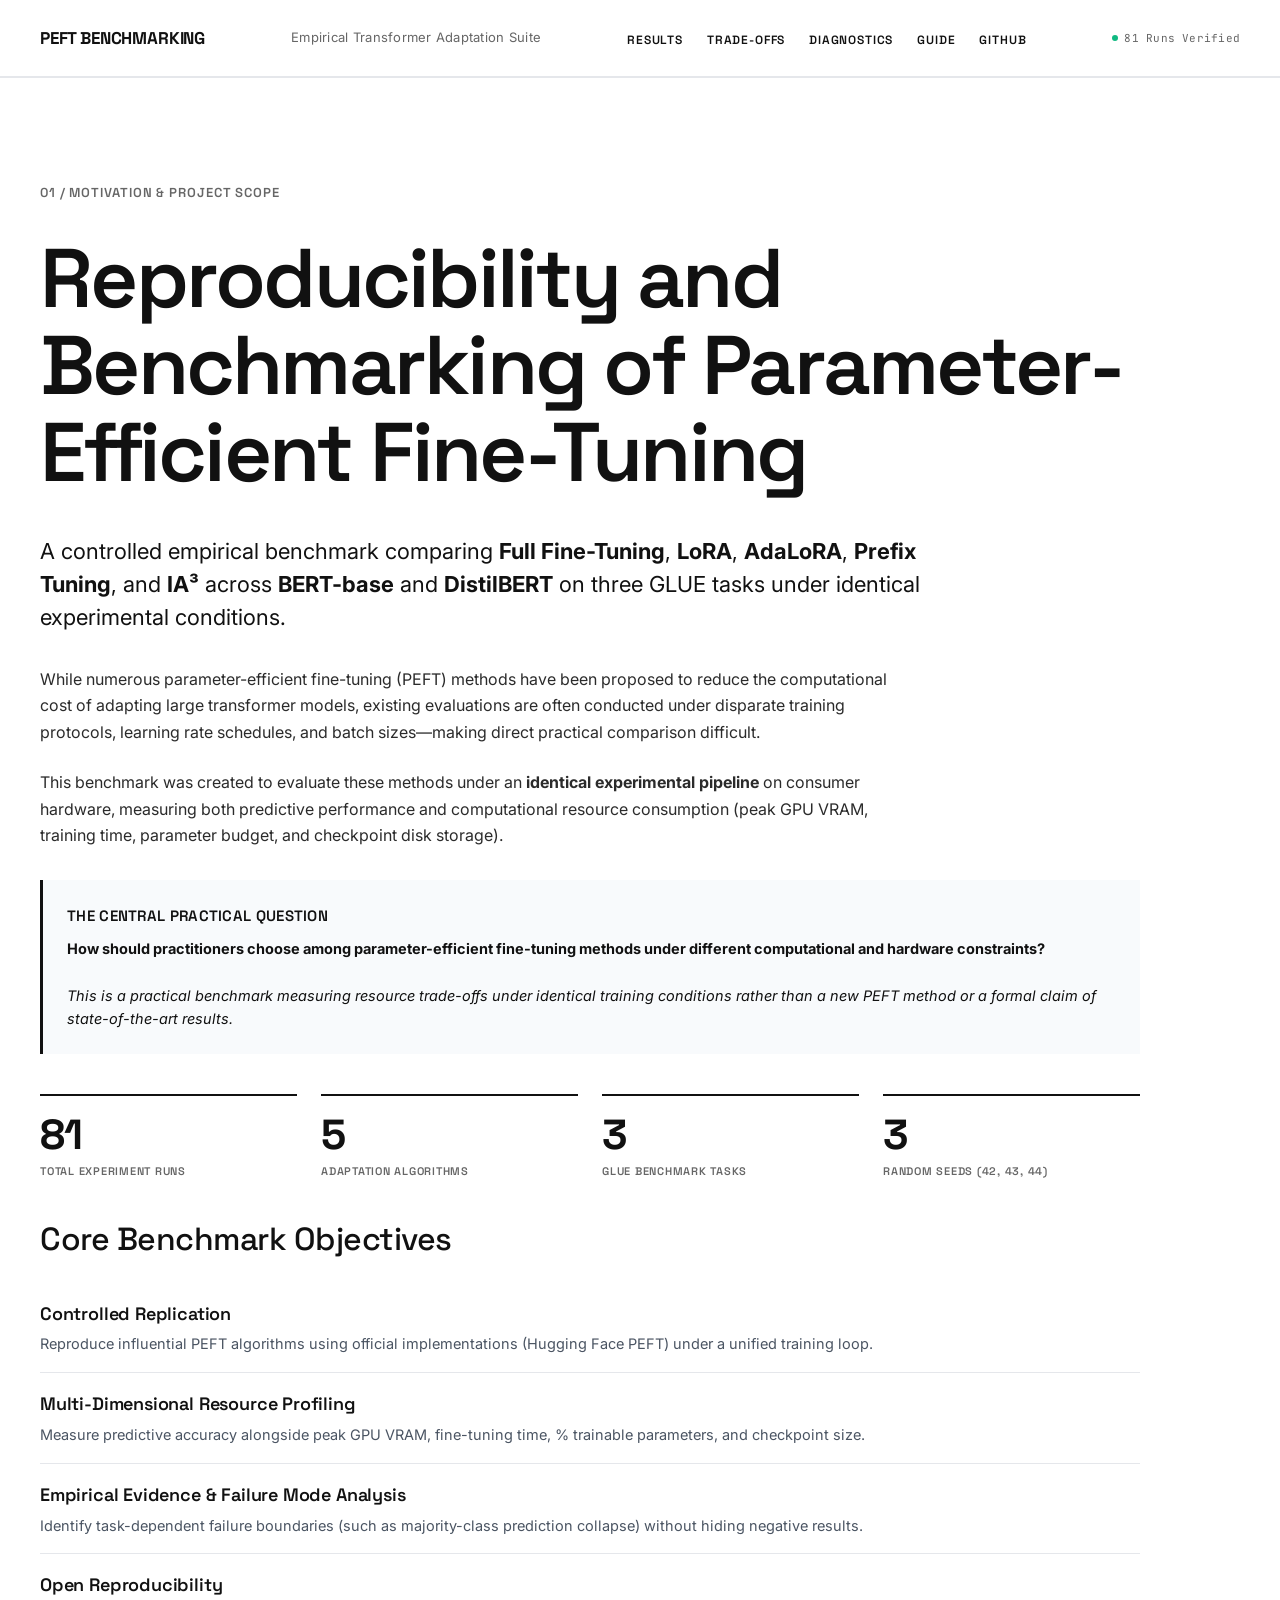
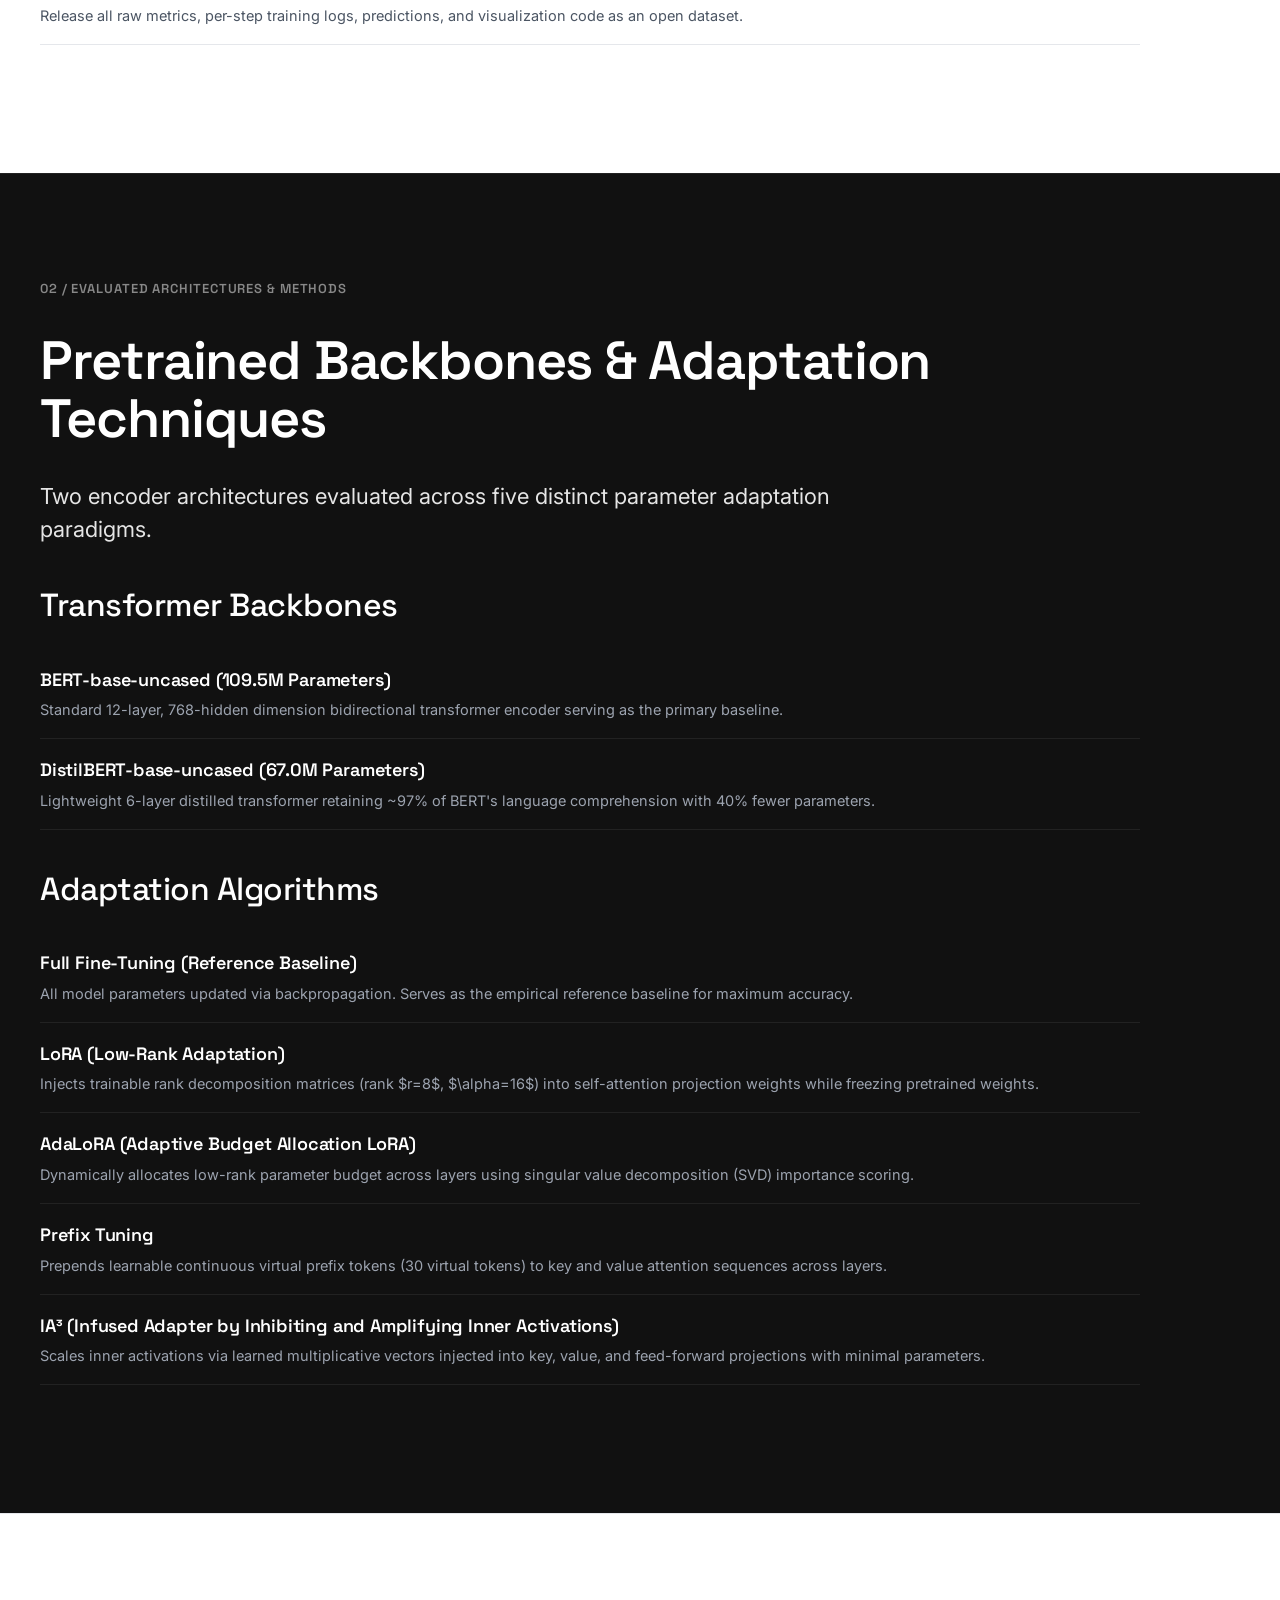
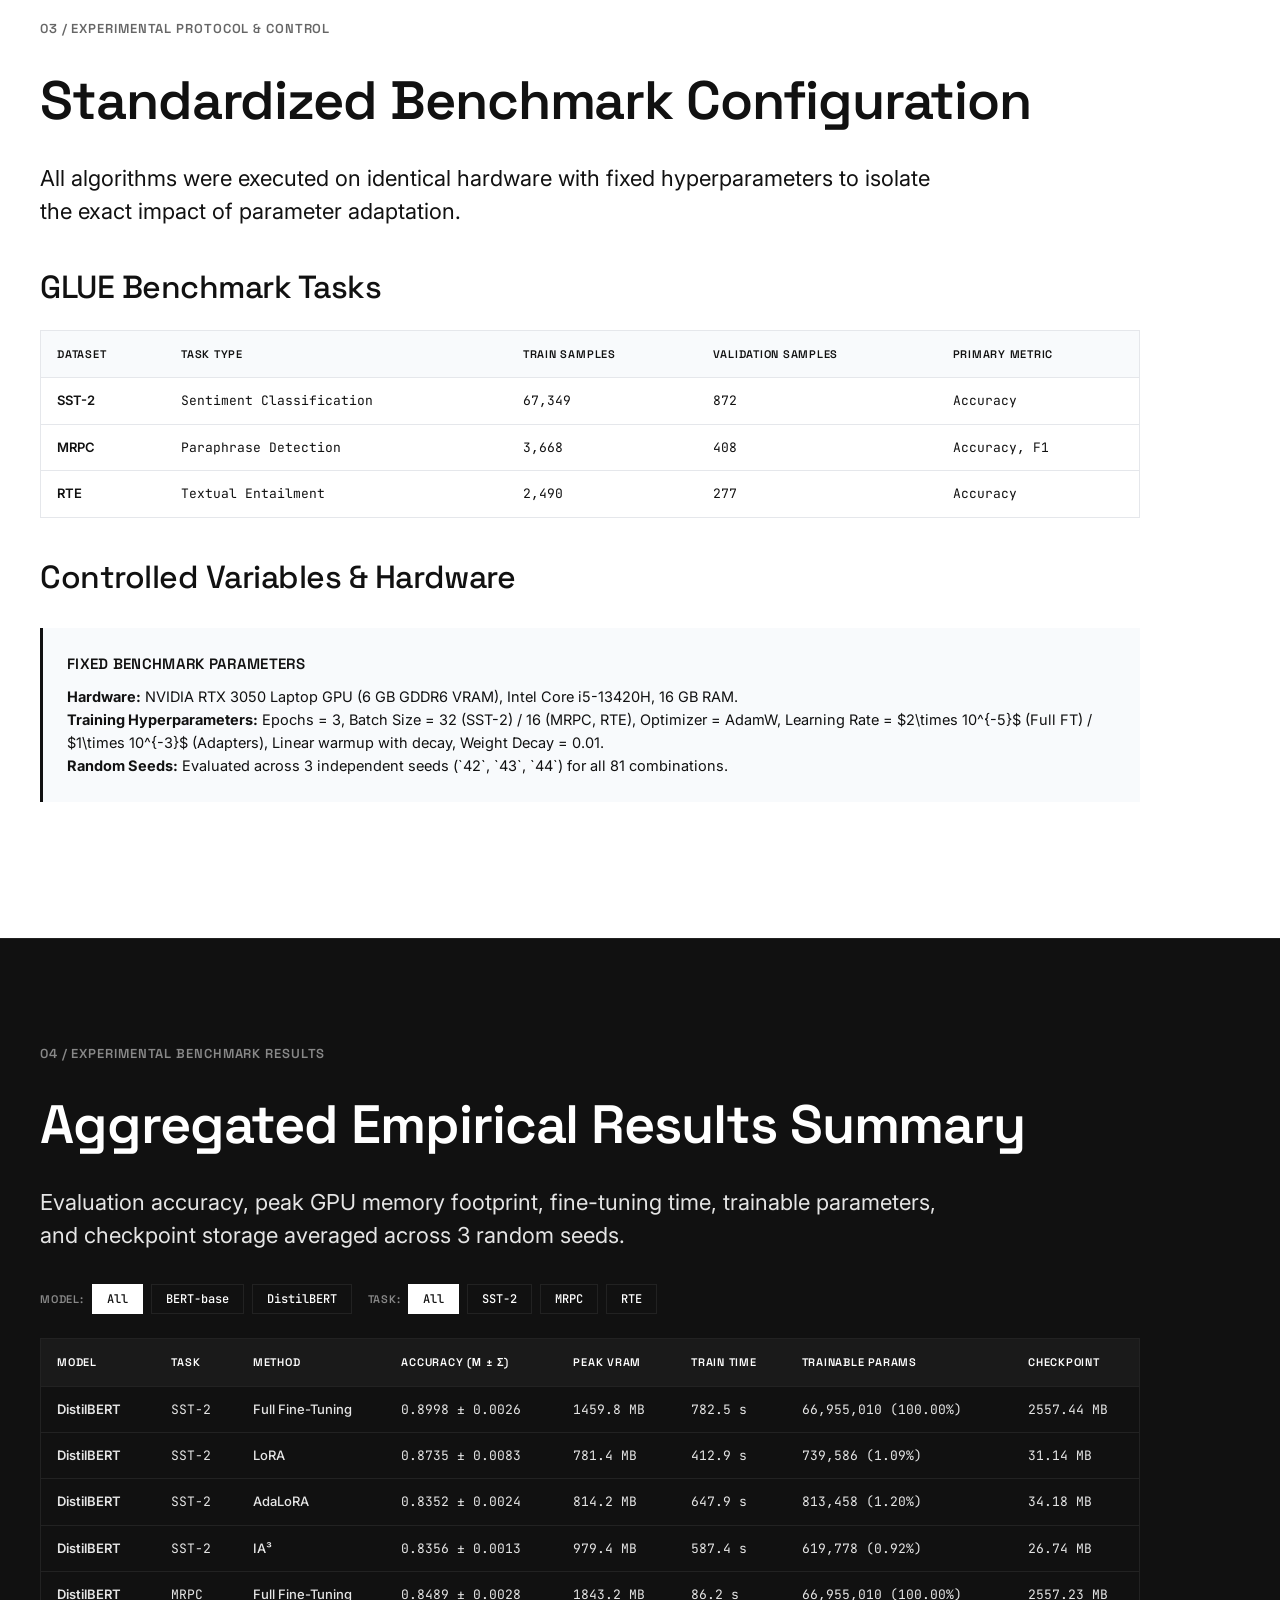
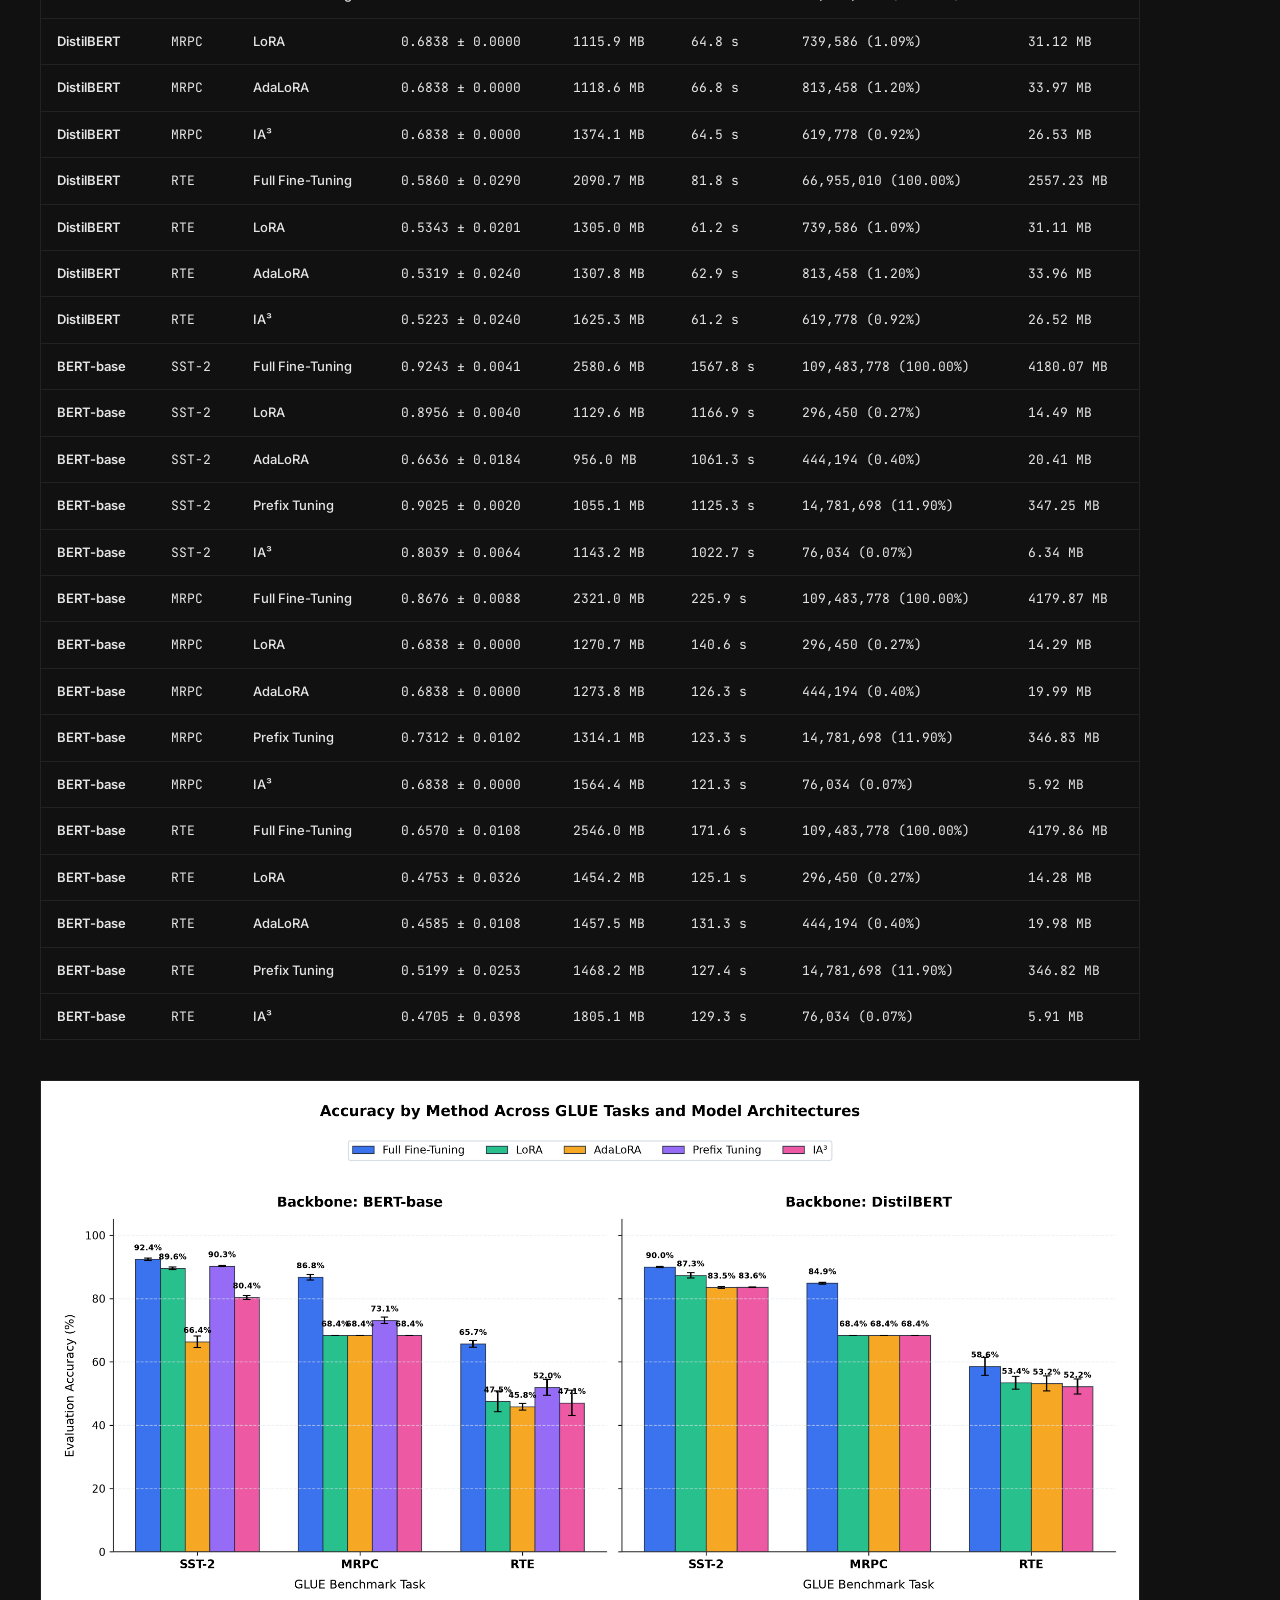
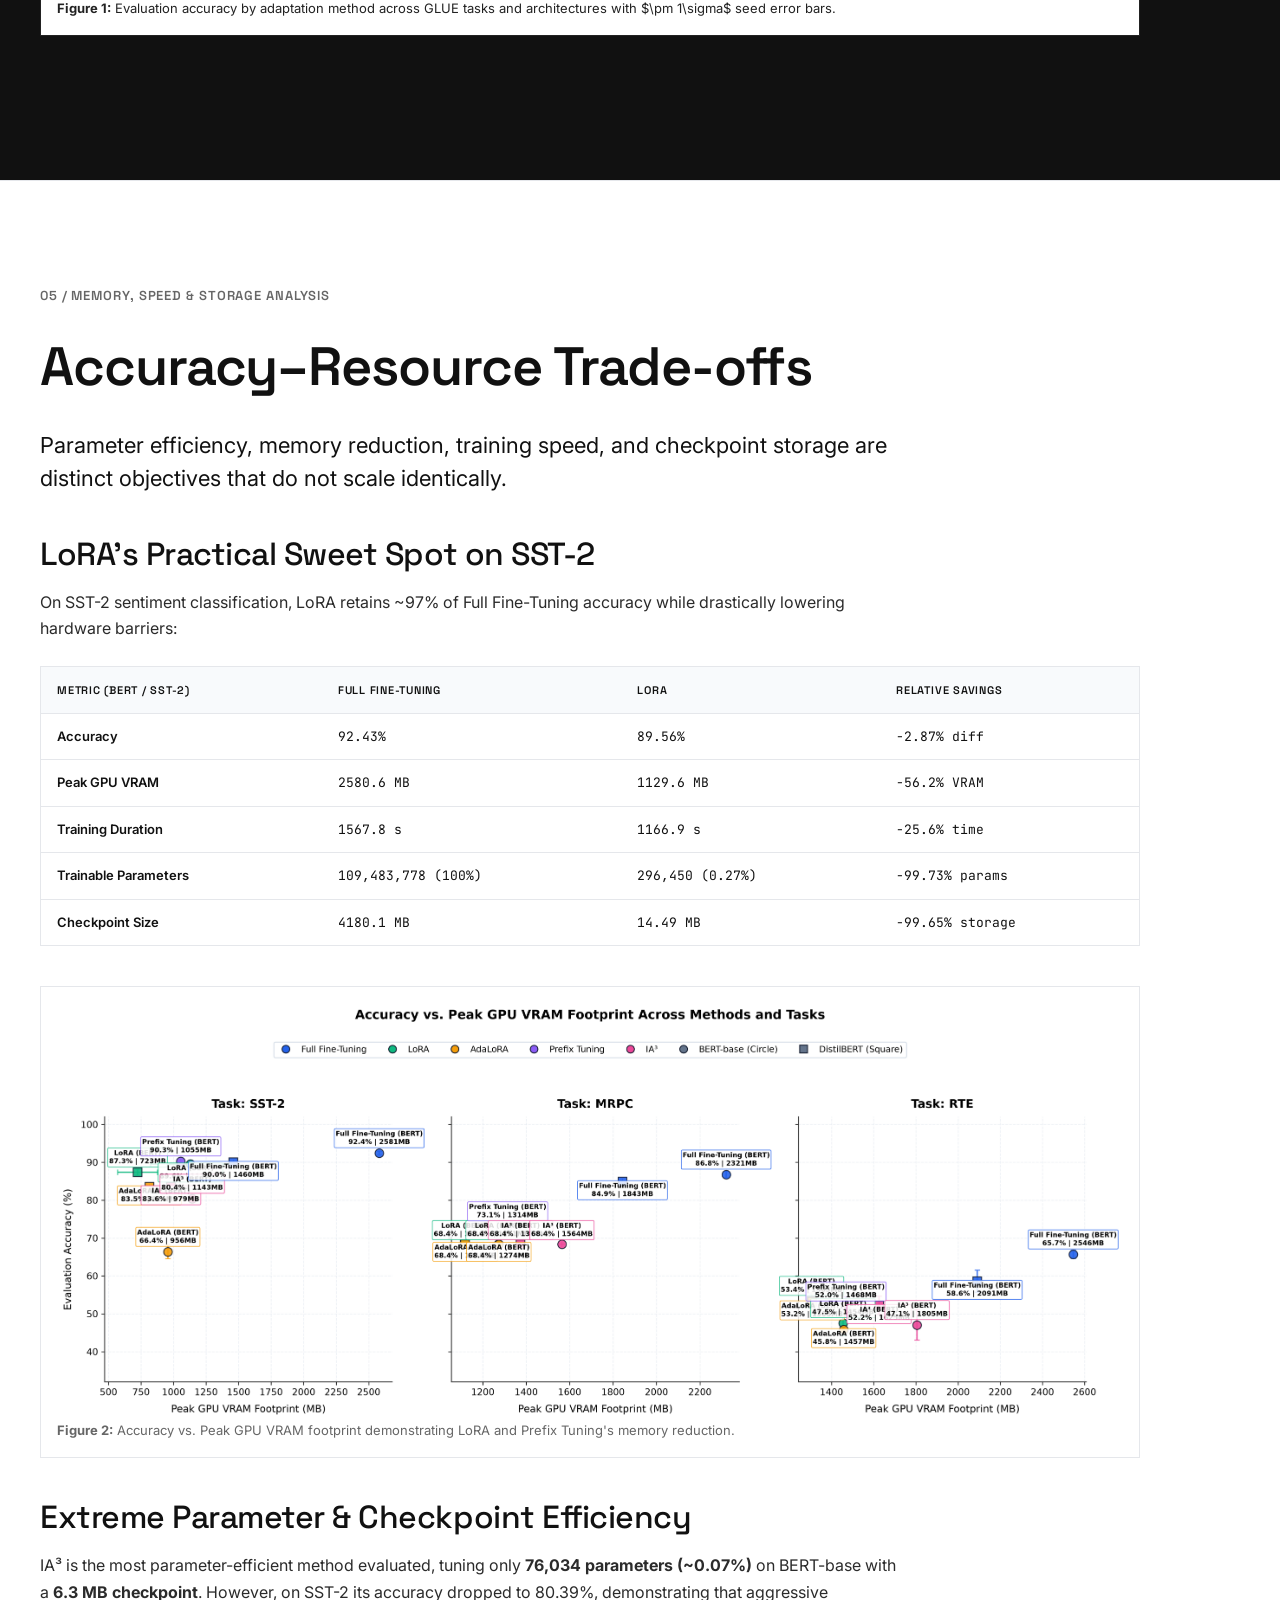
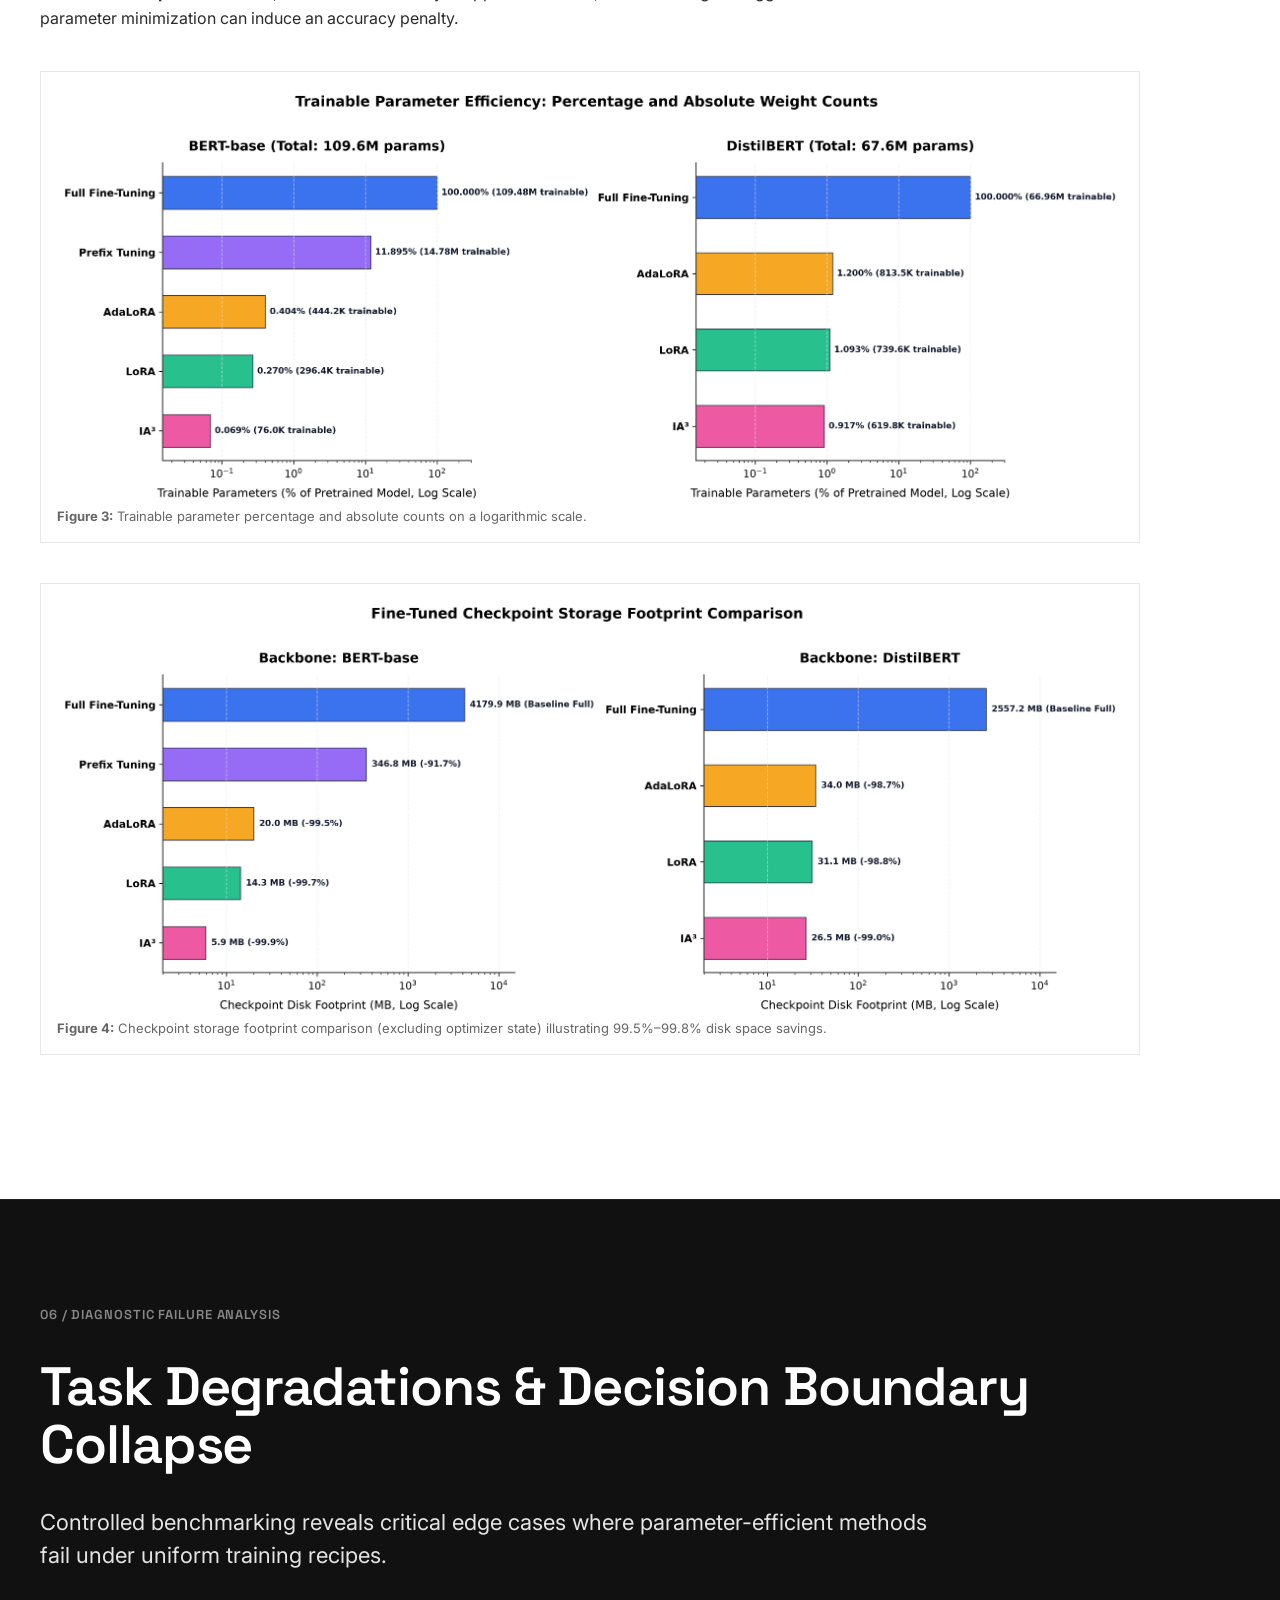
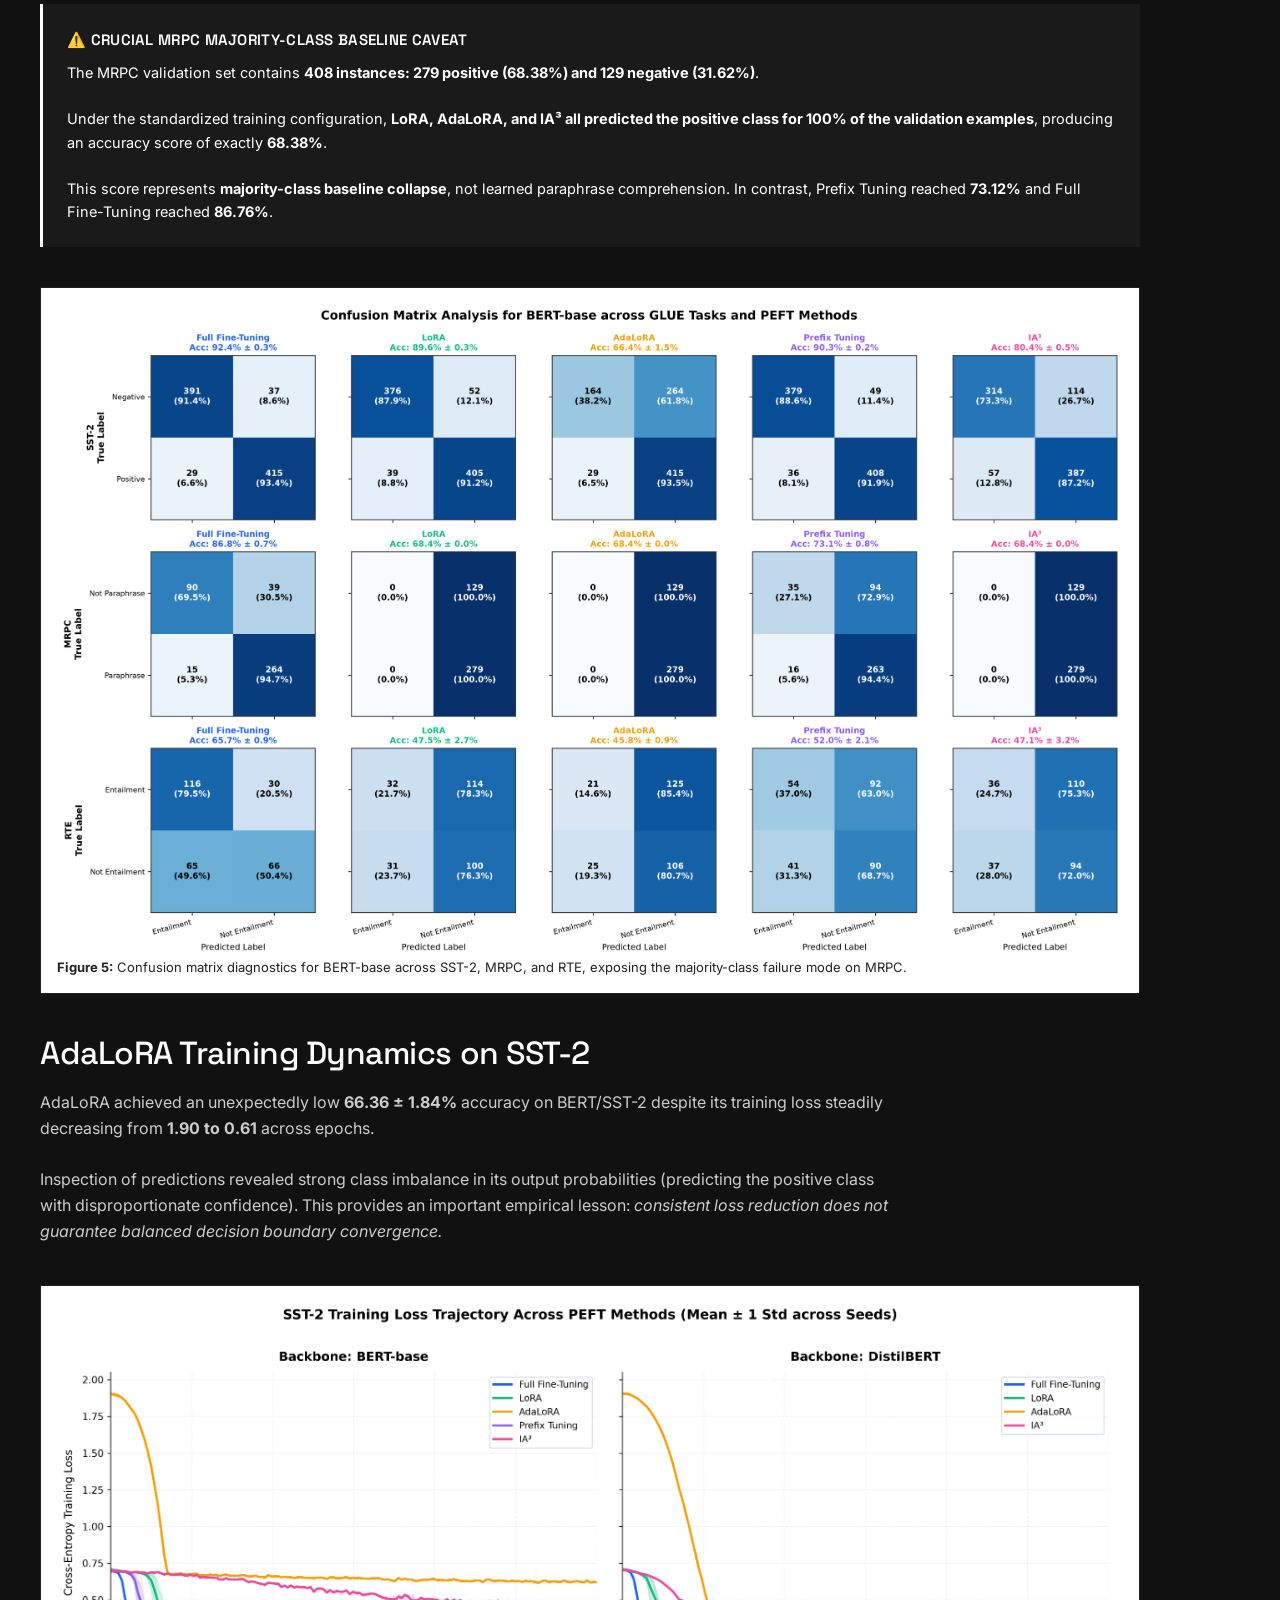
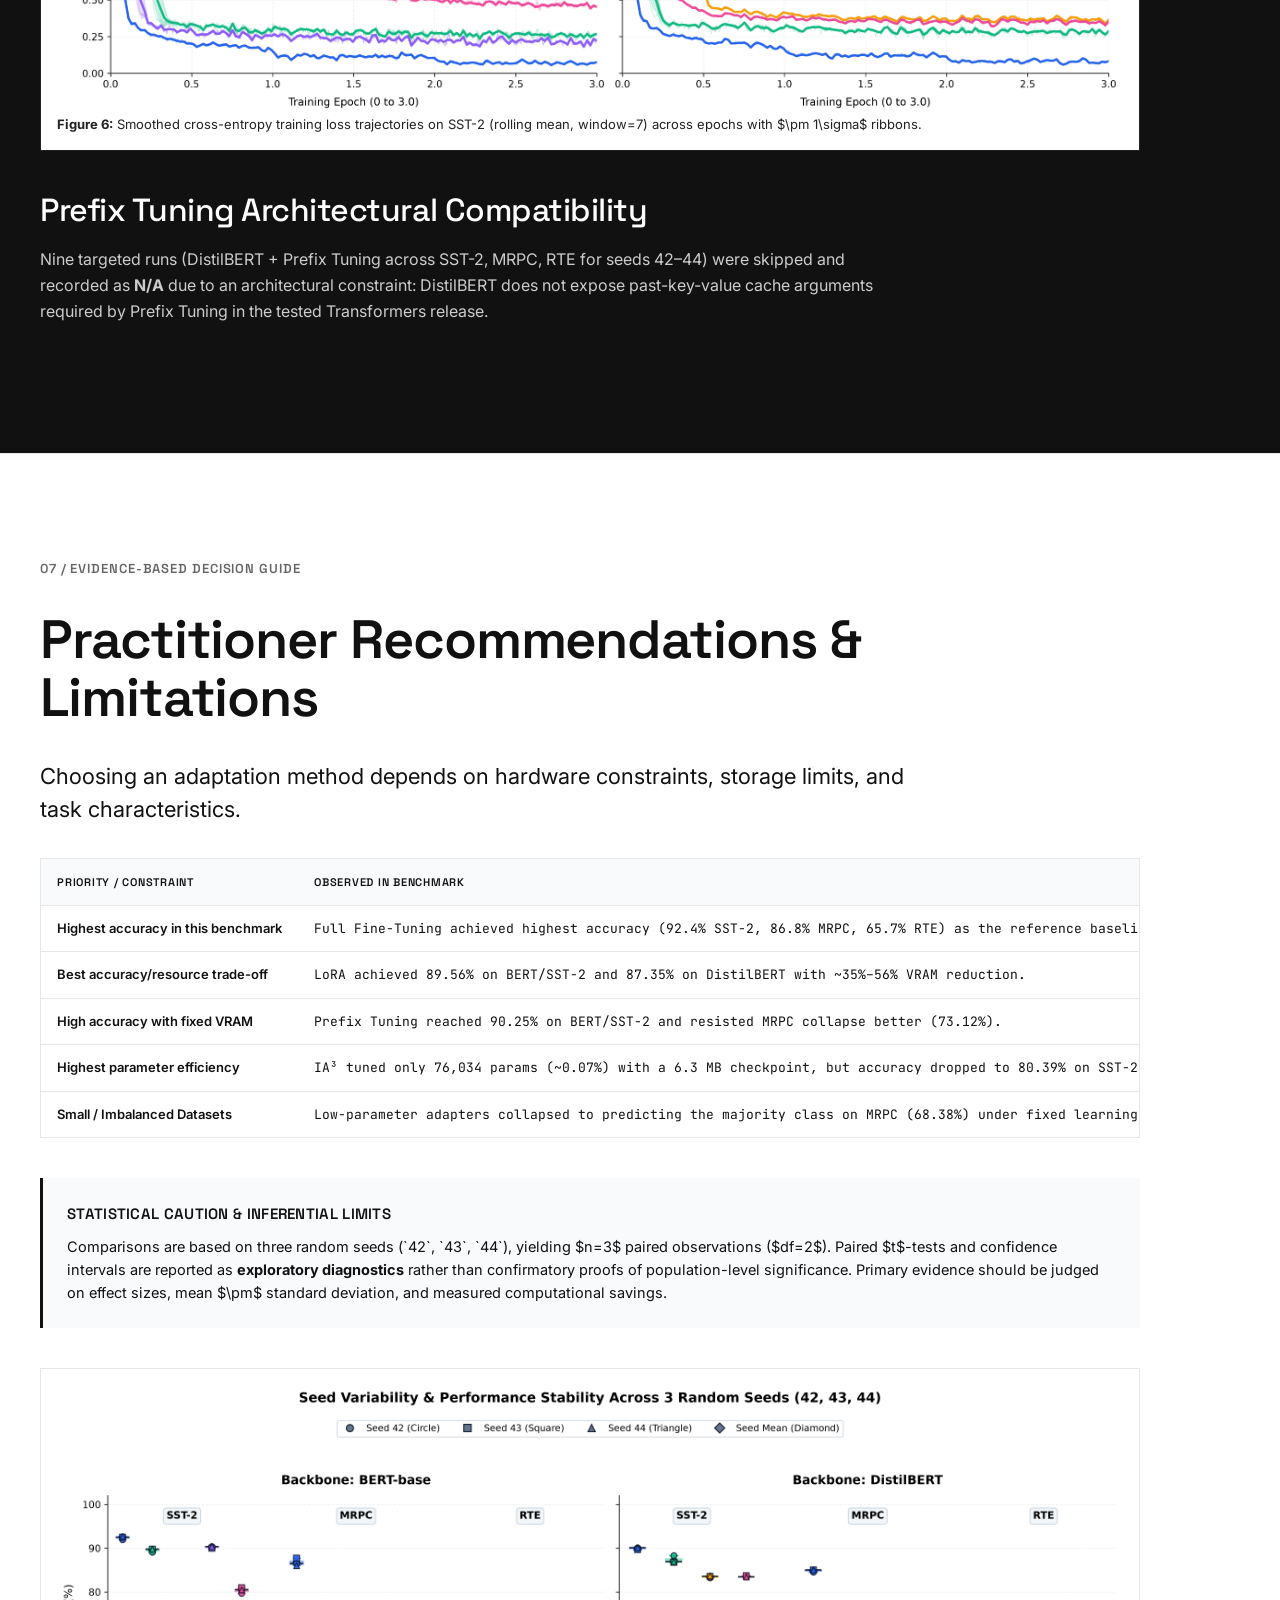
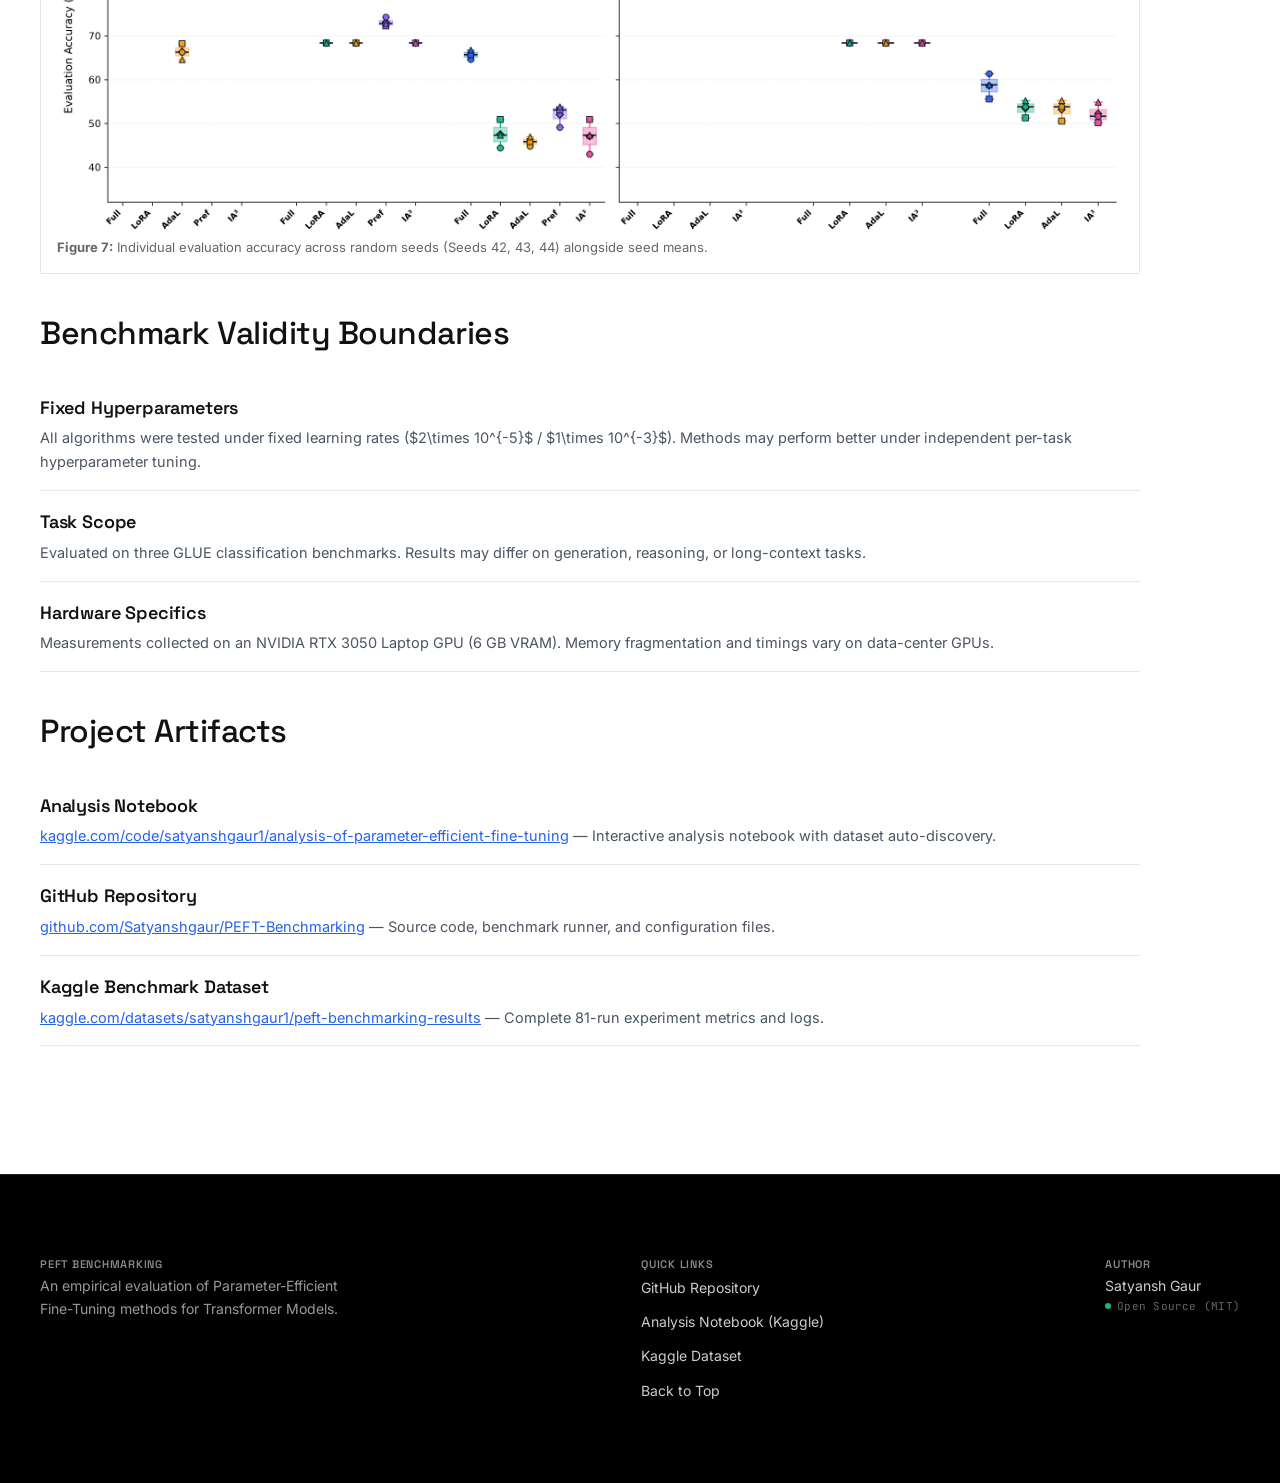
==== commit 8964f97e: "docs: remove open science section, update project artifacts with Kaggle analysis notebook and GitHub" ====
--- a/docs/index.html
+++ b/docs/index.html
@@ -772,70 +772,19 @@
             <span class="arch-title">Hardware Specifics</span>
             <span class="arch-desc">Measurements collected on an NVIDIA RTX 3050 Laptop GPU (6 GB VRAM). Memory fragmentation and timings vary on data-center GPUs.</span>
           </li>
-        </ul>
-      </div>
-    </div>
-  </section>
-
-  <!-- =========================================================================
-       SECTION 08: REPRODUCIBILITY & ARTIFACTS (Carbon Dark)
-       ========================================================================= -->
-  <section id="reproducibility" class="surface-dark" data-surface="dark">
-    <div class="section-wrapper">
-      <div class="content-column">
-        <span class="section-label">08 / Open Science & Reproducibility</span>
-        <h2 class="section-heading">Pipeline Replication & Artifacts</h2>
-        <p class="lead-text">
-          Every experiment run is archived with full configurations, loss logs, predictions, and diagnostic metrics.
-        </p>
-
-        <h3 class="sub-heading">Experiment Directory Structure</h3>
-        <pre class="code-block"><code>results/
-├── manifest.json
-├── pareto.json
-├── statistical_tests.json
-└── &lt;model&gt;/
-    └── &lt;dataset&gt;/
-        └── &lt;method&gt;/
-            └── seed&lt;seed&gt;/
-                ├── config/
-                │   ├── global.yaml
-                │   └── method.yaml
-                ├── run.json
-                ├── metrics.json
-                ├── predictions.csv
-                ├── misclassified.csv
-                └── train_log.csv</code></pre>
-
-        <h3 class="sub-heading">Replication Commands</h3>
-        <pre class="code-block"><code># Clone repository
-git clone https://github.com/Satyanshgaur/PEFT-Benchmarking.git
-cd PEFT-Benchmarking
-
-# Install dependencies
-python -m venv venv
-source venv/bin/activate
-pip install -r requirements.txt
-
-# Run single experiment
-python -m src.cli.main --model bert-base-uncased --dataset sst2 --method lora --seed 42
-
-# Generate plots
-python scripts/generate_plots.py</code></pre>
-
         <h3 class="sub-heading">Project Artifacts</h3>
         <ul class="architectural-list">
           <li class="architectural-item">
             <span class="arch-title">Analysis Notebook</span>
-            <span class="arch-desc"><code>notebooks/analysis.ipynb</code> — Self-contained Jupyter notebook supporting Kaggle dataset loading and visualization.</span>
+            <span class="arch-desc"><a href="https://www.kaggle.com/code/satyanshgaur1/analysis-of-parameter-efficient-fine-tuning" target="_blank" rel="noopener" style="color: #2563eb; text-decoration: underline;">kaggle.com/code/satyanshgaur1/analysis-of-parameter-efficient-fine-tuning</a> — Interactive analysis notebook with dataset auto-discovery.</span>
+          </li>
+          <li class="architectural-item">
+            <span class="arch-title">GitHub Repository</span>
+            <span class="arch-desc"><a href="https://github.com/Satyanshgaur/PEFT-Benchmarking" target="_blank" rel="noopener" style="color: #2563eb; text-decoration: underline;">github.com/Satyanshgaur/PEFT-Benchmarking</a> — Source code, benchmark runner, and configuration files.</span>
           </li>
           <li class="architectural-item">
             <span class="arch-title">Kaggle Benchmark Dataset</span>
-            <span class="arch-desc"><a href="https://www.kaggle.com/datasets/satyanshgaur1/peft-benchmarking-results" target="_blank" rel="noopener" style="color: #60a5fa; text-decoration: underline;">kaggle/input/datasets/satyanshgaur1/peft-benchmarking-results</a> — Complete 81-run dataset with plots and metrics.</span>
-          </li>
-          <li class="architectural-item">
-            <span class="arch-title">Visualization Suite</span>
-            <span class="arch-desc"><code>plots/</code> — 12 publication-quality high-resolution figures generated by <code>scripts/generate_plots.py</code>.</span>
+            <span class="arch-desc"><a href="https://www.kaggle.com/datasets/satyanshgaur1/peft-benchmarking-results" target="_blank" rel="noopener" style="color: #2563eb; text-decoration: underline;">kaggle.com/datasets/satyanshgaur1/peft-benchmarking-results</a> — Complete 81-run experiment metrics and logs.</span>
           </li>
         </ul>
       </div>
@@ -855,6 +804,7 @@
         <span class="footer-title">Quick Links</span>
         <ul class="footer-links">
           <li><a href="https://github.com/Satyanshgaur/PEFT-Benchmarking" target="_blank" rel="noopener" class="footer-link">GitHub Repository</a></li>
+          <li><a href="https://www.kaggle.com/code/satyanshgaur1/analysis-of-parameter-efficient-fine-tuning" target="_blank" rel="noopener" class="footer-link">Analysis Notebook (Kaggle)</a></li>
           <li><a href="https://www.kaggle.com/datasets/satyanshgaur1/peft-benchmarking-results" target="_blank" rel="noopener" class="footer-link">Kaggle Dataset</a></li>
           <li><a href="#overview" class="footer-link">Back to Top</a></li>
         </ul>
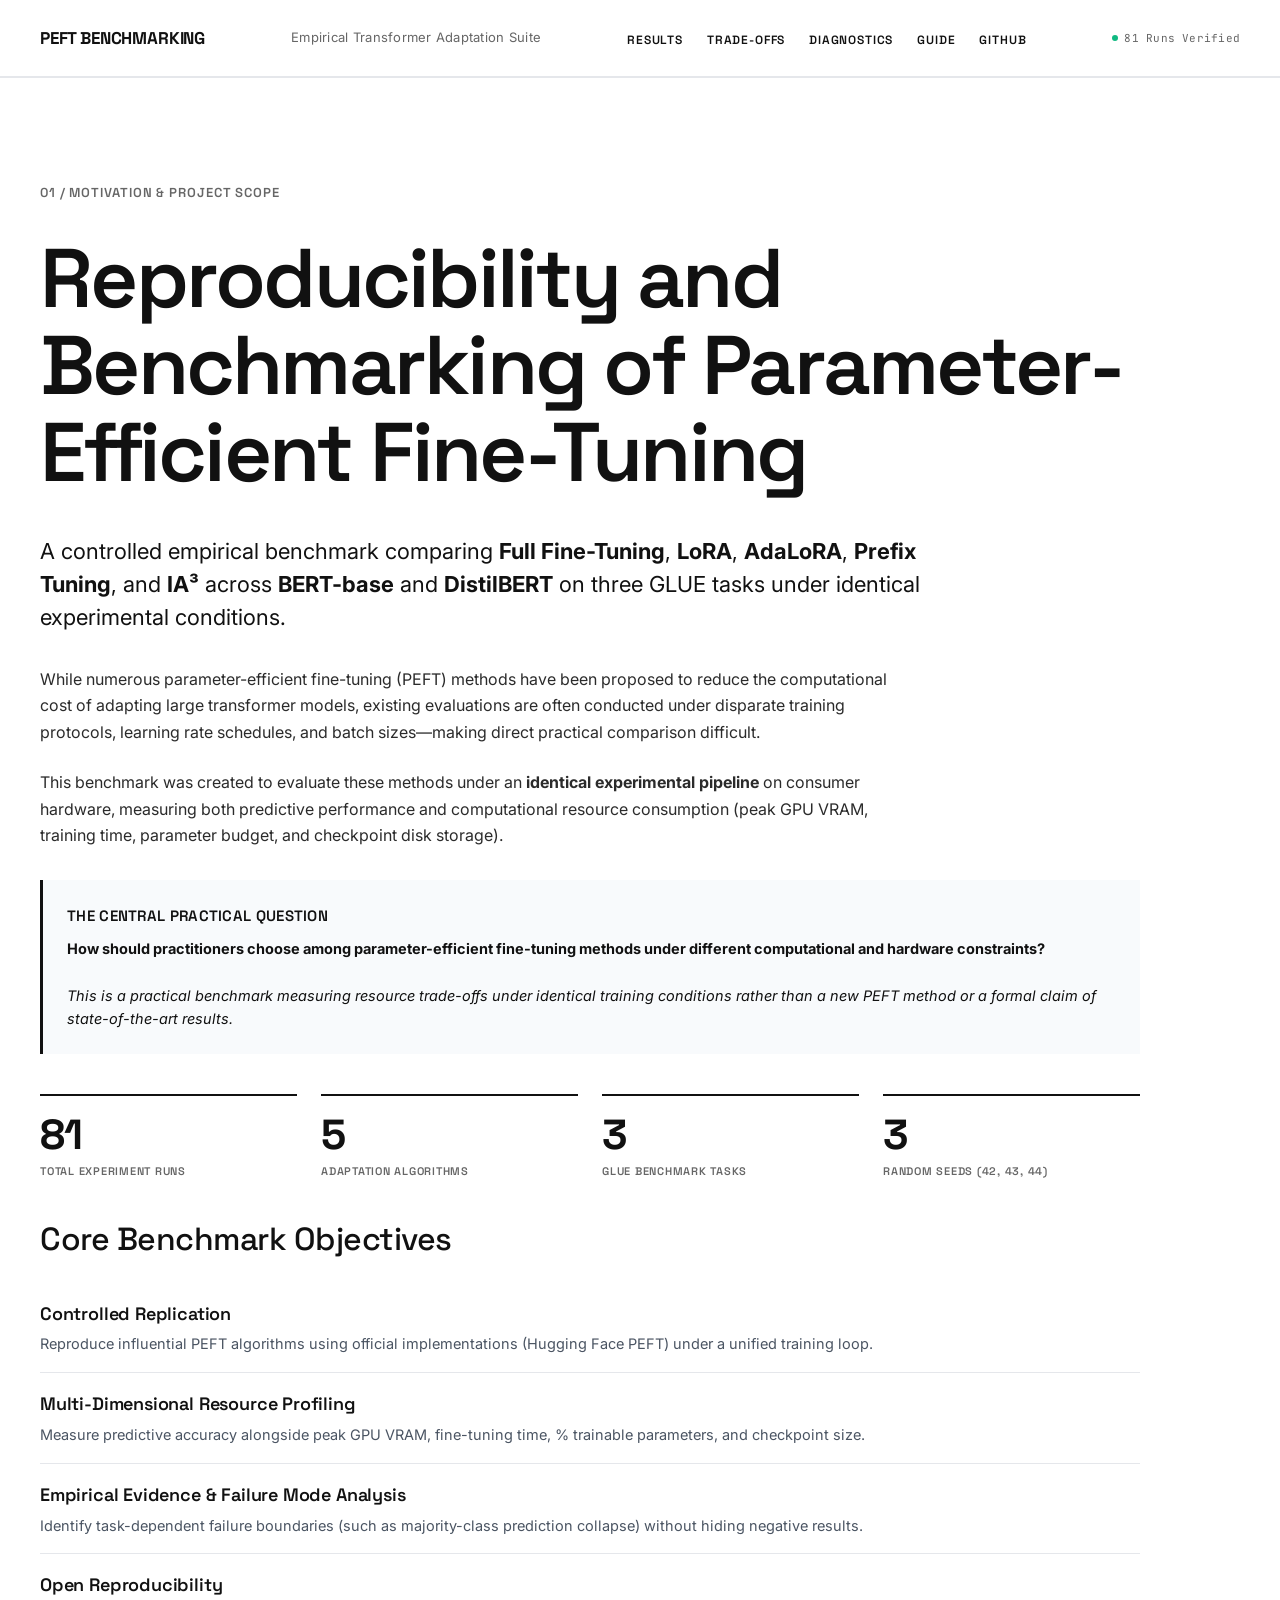
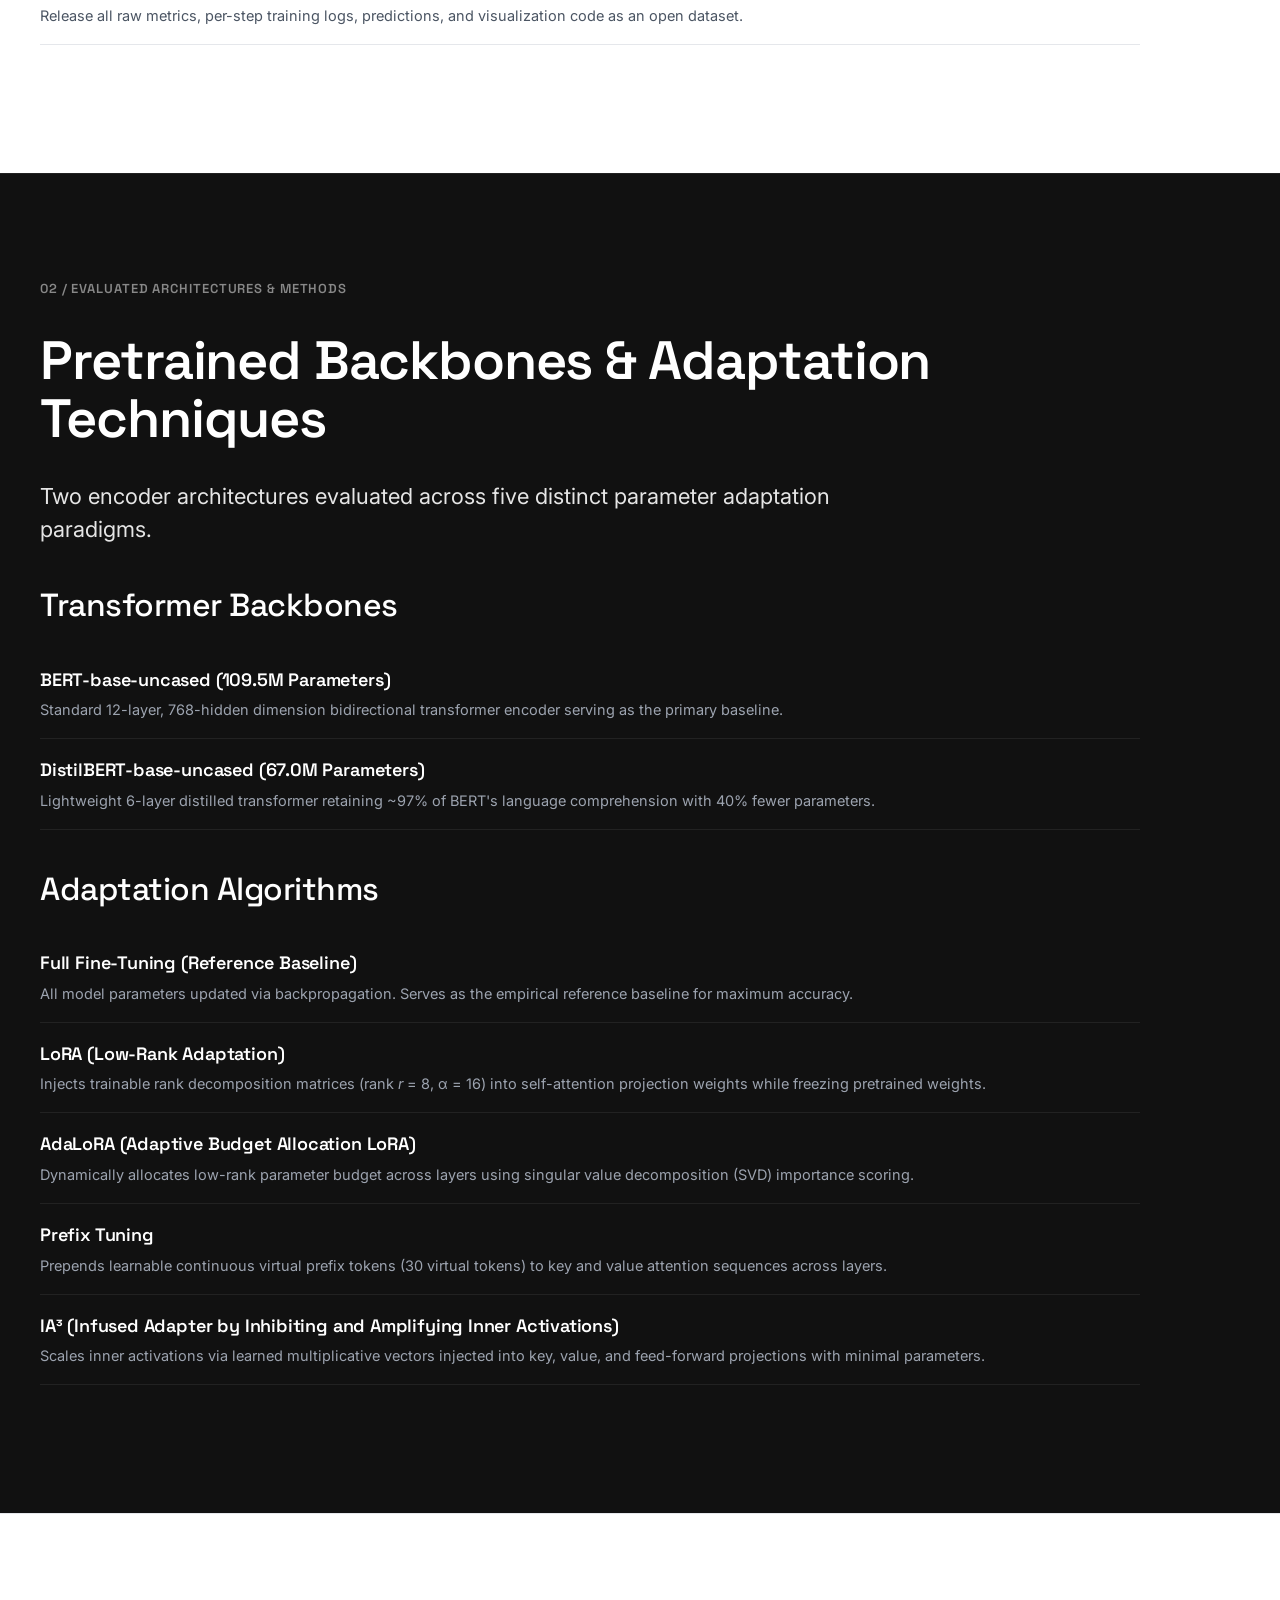
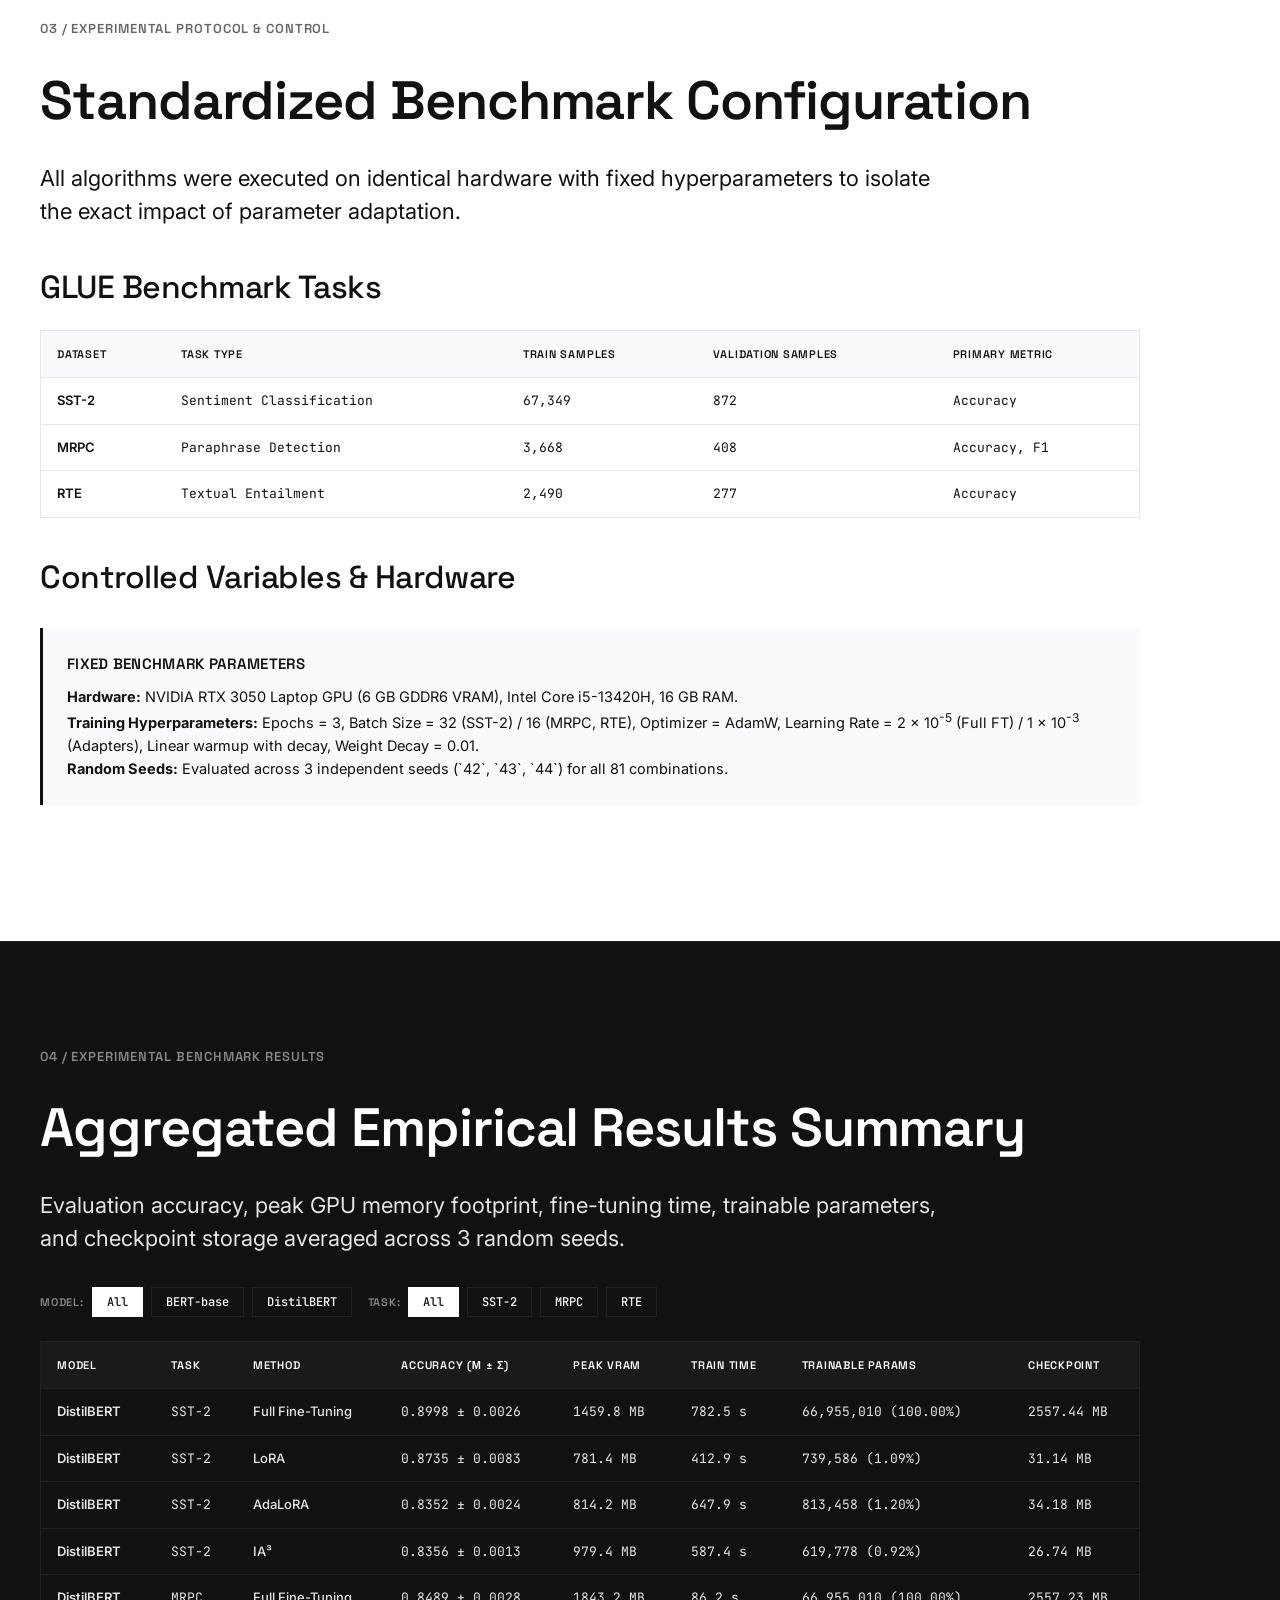
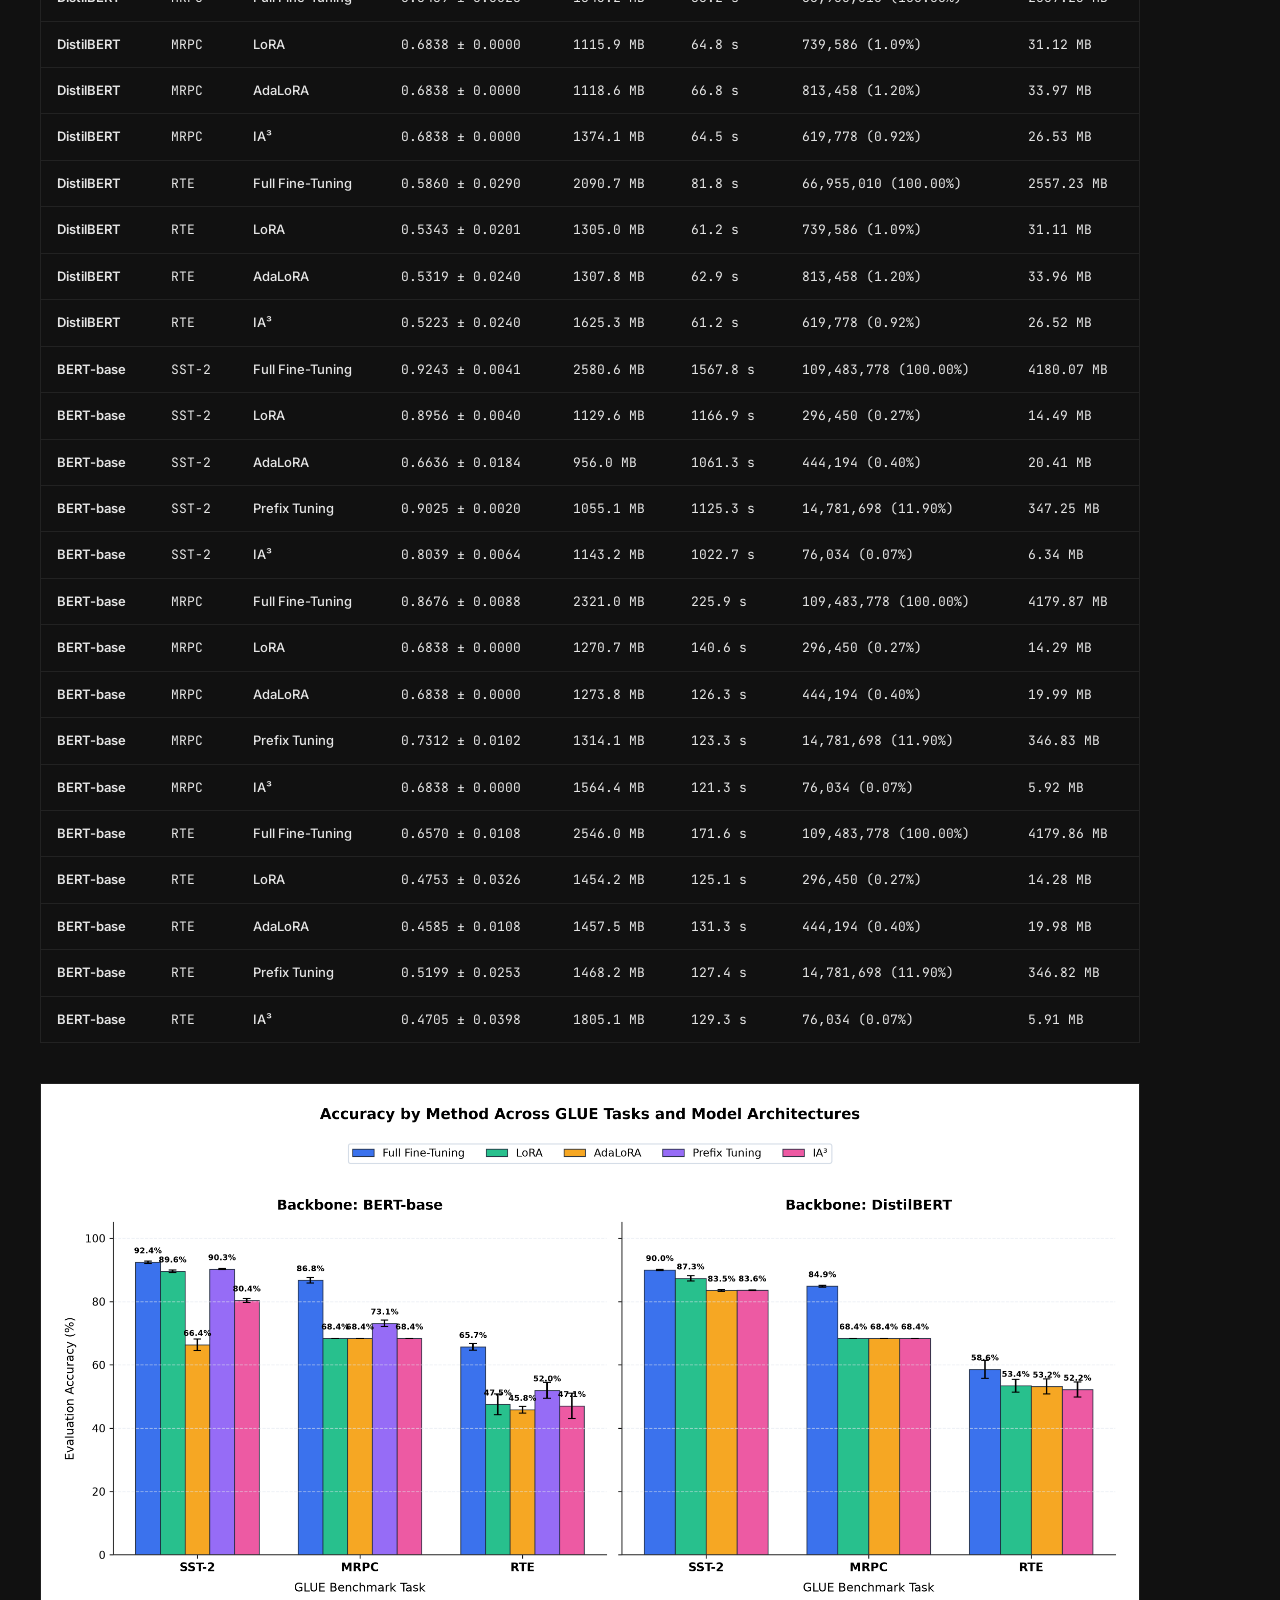
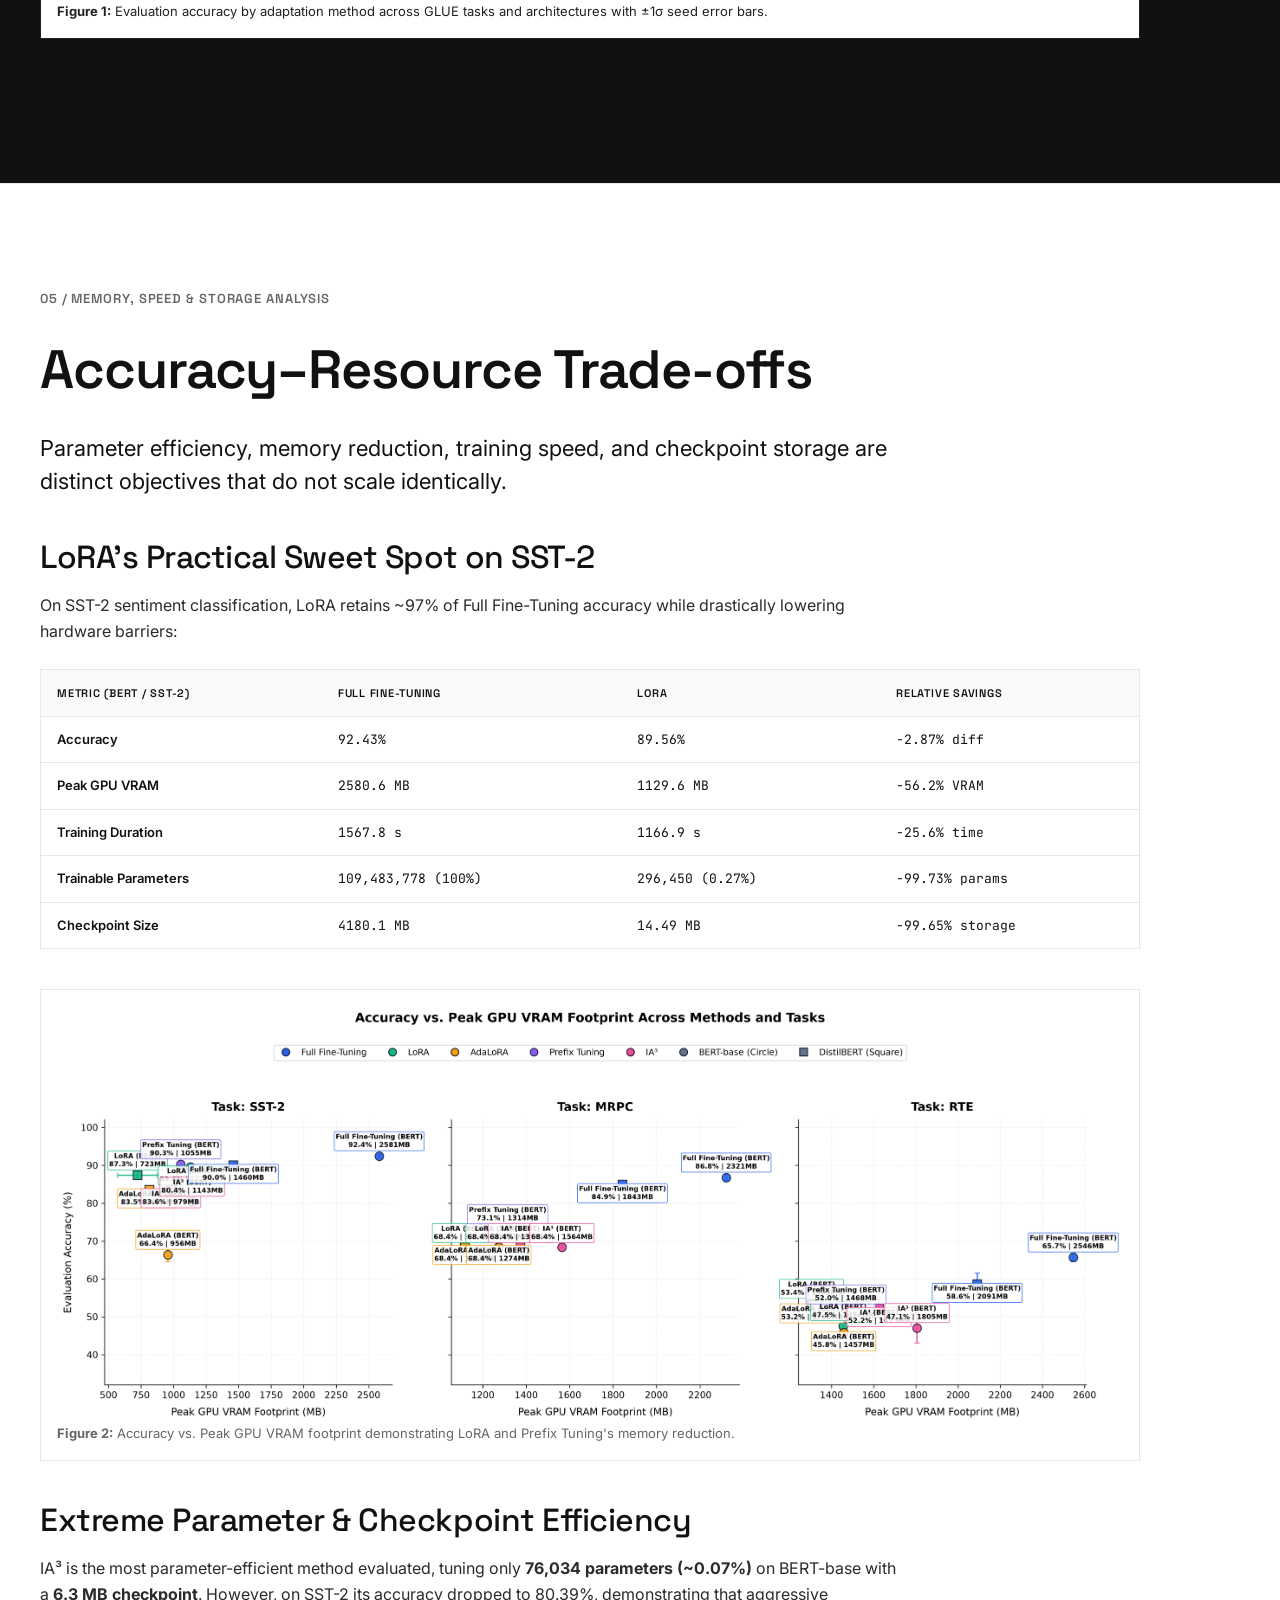
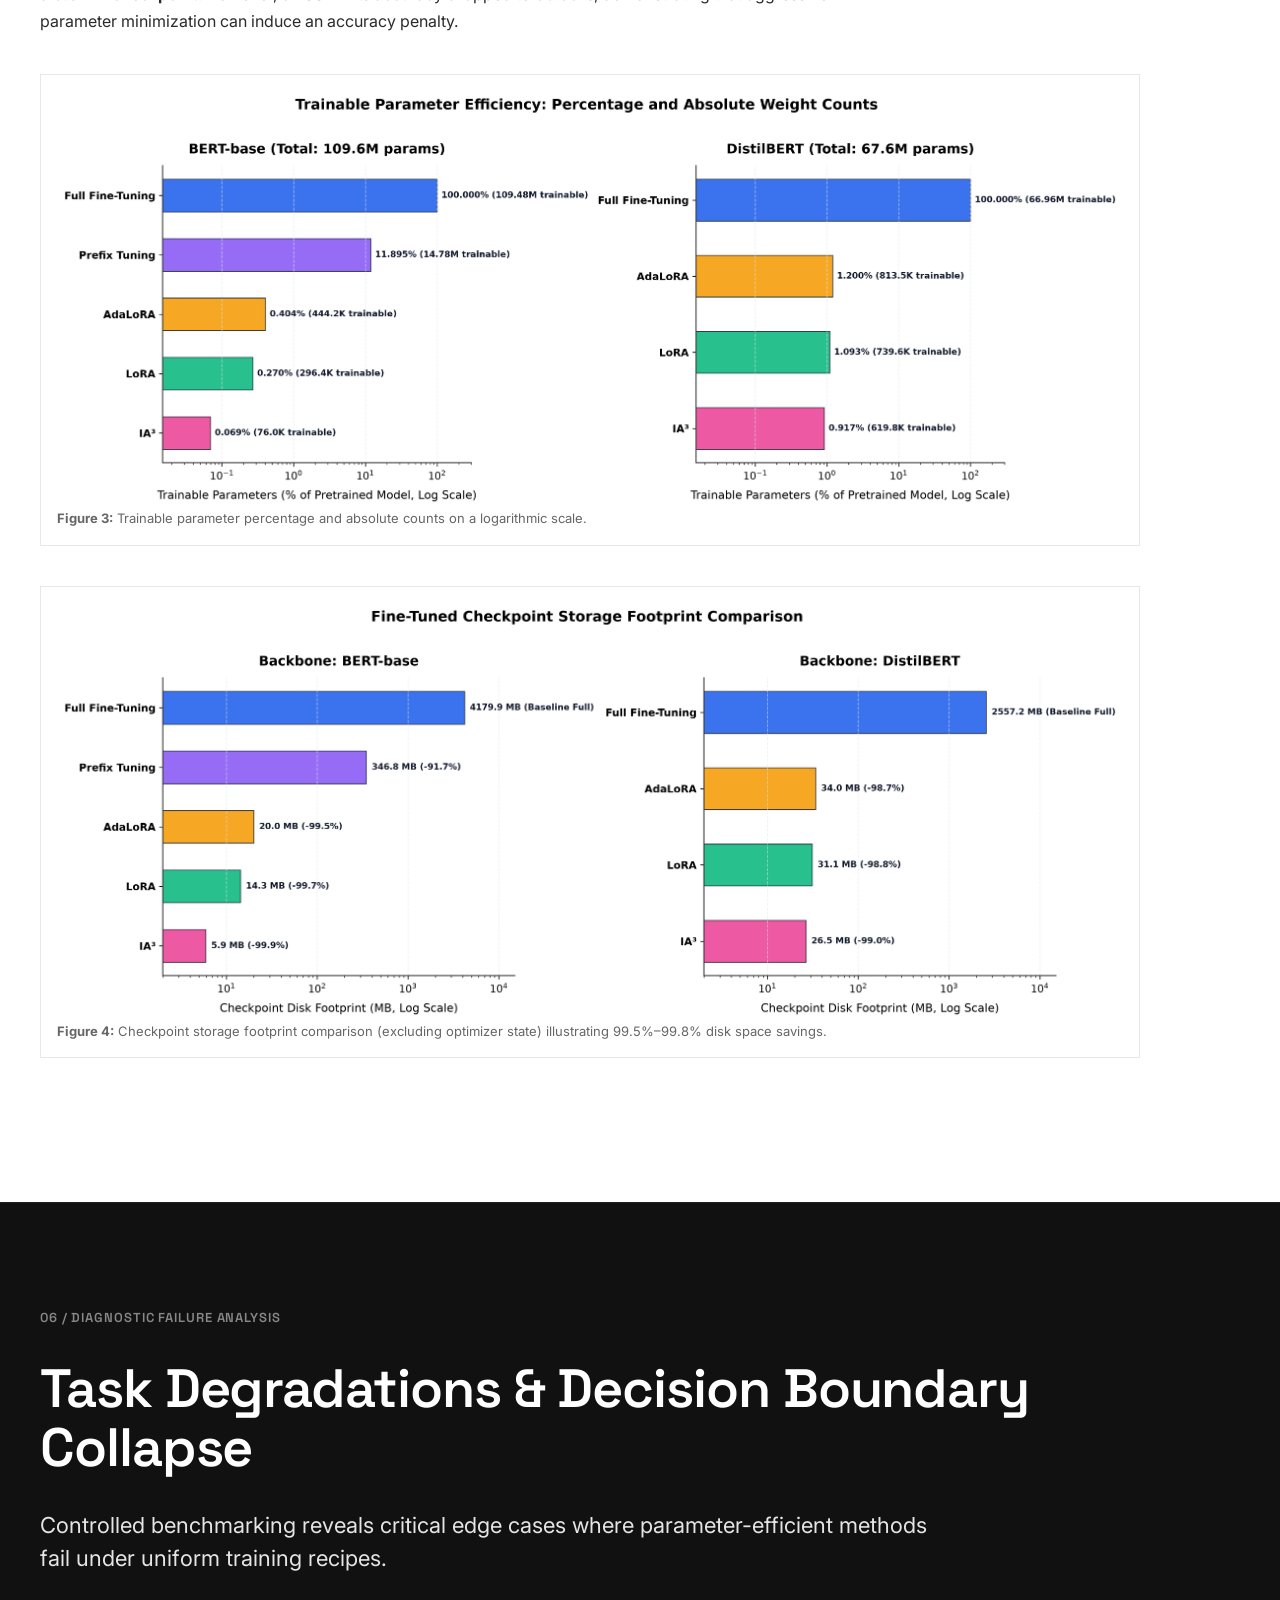
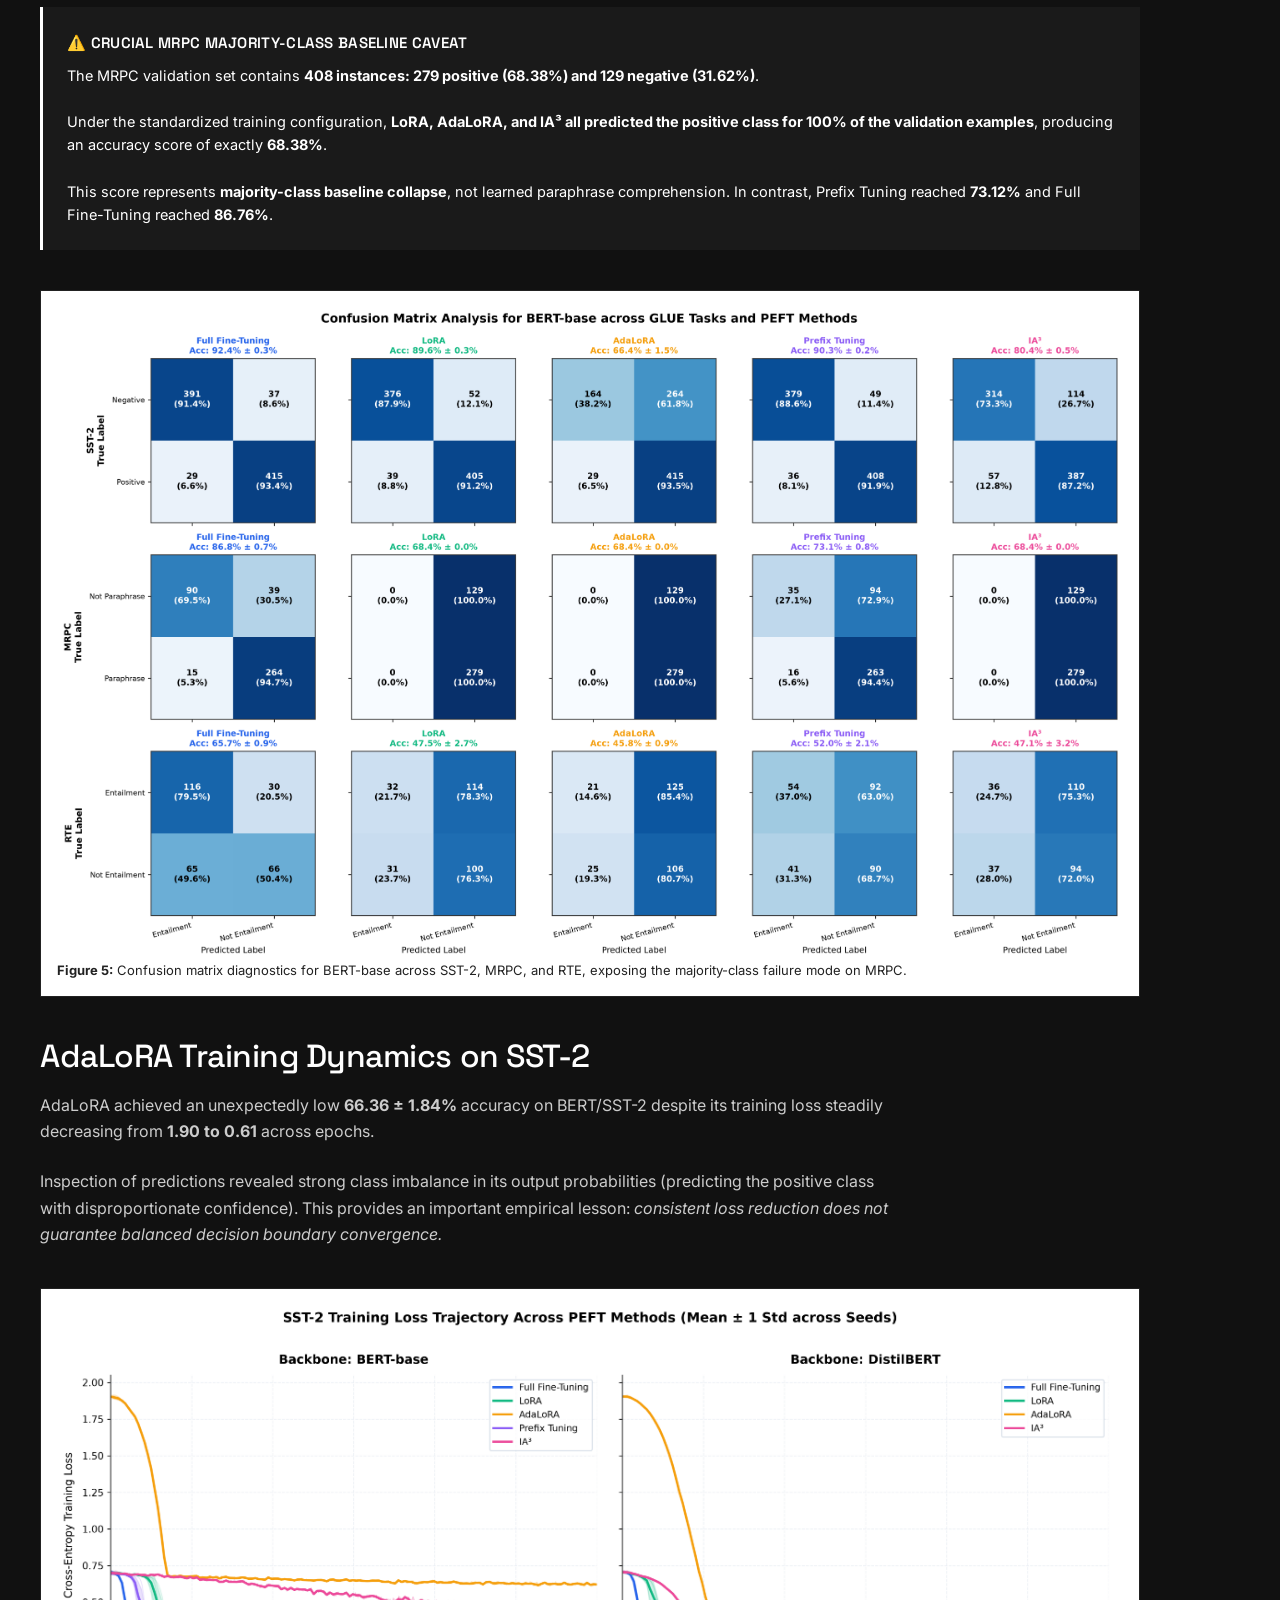
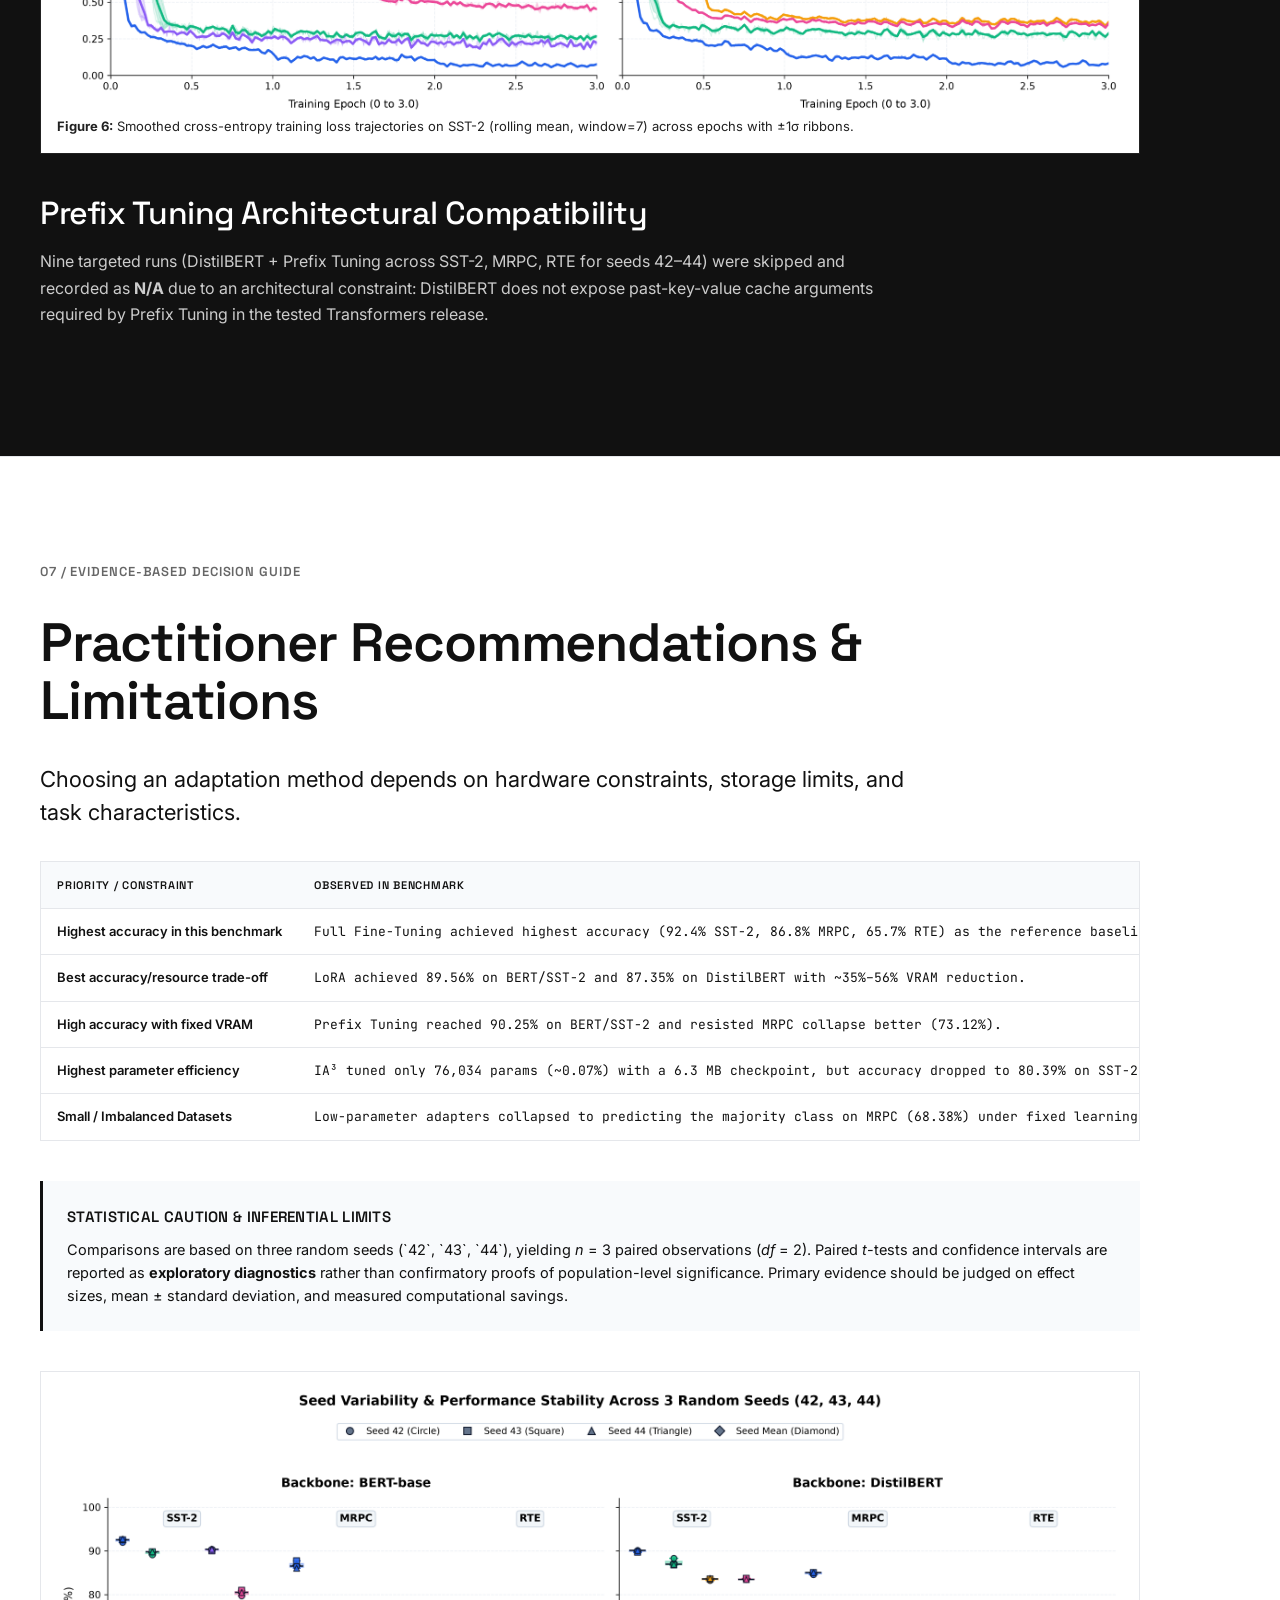
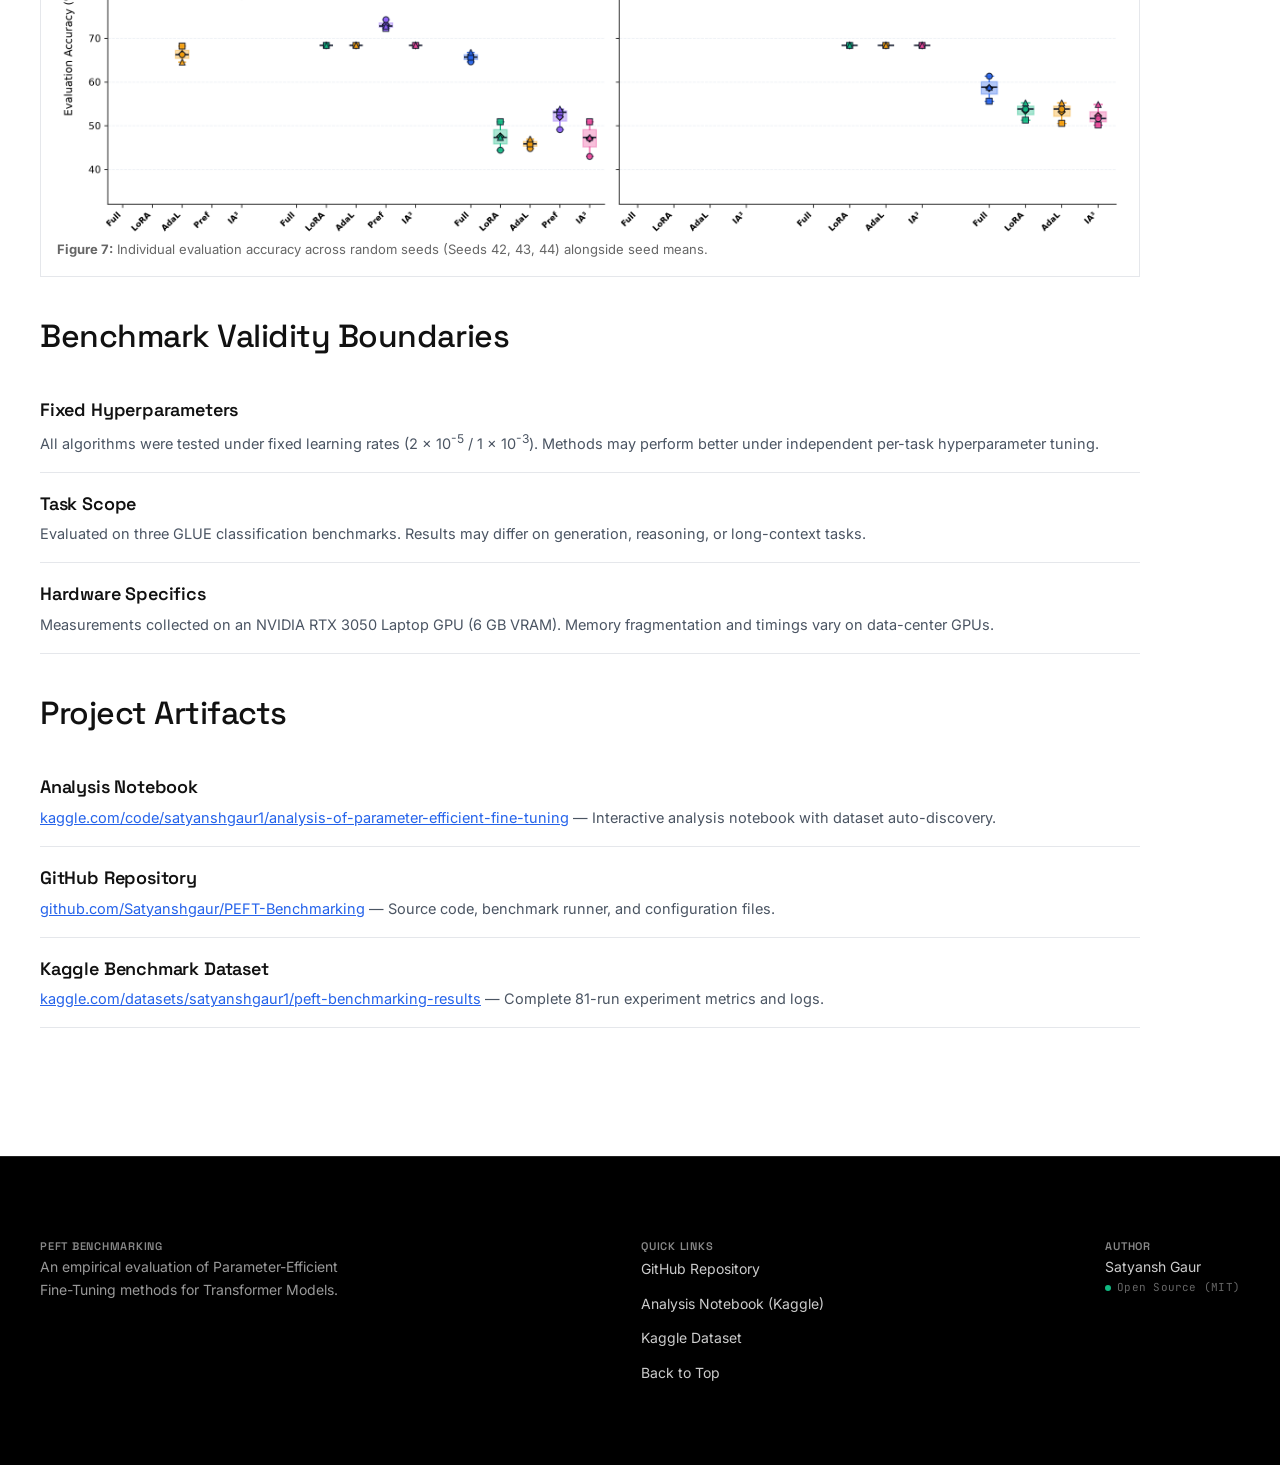
==== commit c82d7468: "fix(website): replace raw LaTeX expressions with clean HTML and unicode notation" ====
--- a/docs/index.html
+++ b/docs/index.html
@@ -128,7 +128,7 @@
           </li>
           <li class="architectural-item">
             <span class="arch-title">LoRA (Low-Rank Adaptation)</span>
-            <span class="arch-desc">Injects trainable rank decomposition matrices (rank $r=8$, $\alpha=16$) into self-attention projection weights while freezing pretrained weights.</span>
+            <span class="arch-desc">Injects trainable rank decomposition matrices (rank <em>r</em> = 8, &alpha; = 16) into self-attention projection weights while freezing pretrained weights.</span>
           </li>
           <li class="architectural-item">
             <span class="arch-title">AdaLoRA (Adaptive Budget Allocation LoRA)</span>
@@ -202,7 +202,7 @@
           <div class="callout-title">Fixed Benchmark Parameters</div>
           <div class="callout-body">
             <strong>Hardware:</strong> NVIDIA RTX 3050 Laptop GPU (6 GB GDDR6 VRAM), Intel Core i5-13420H, 16 GB RAM.<br>
-            <strong>Training Hyperparameters:</strong> Epochs = 3, Batch Size = 32 (SST-2) / 16 (MRPC, RTE), Optimizer = AdamW, Learning Rate = $2\times 10^{-5}$ (Full FT) / $1\times 10^{-3}$ (Adapters), Linear warmup with decay, Weight Decay = 0.01.<br>
+            <strong>Training Hyperparameters:</strong> Epochs = 3, Batch Size = 32 (SST-2) / 16 (MRPC, RTE), Optimizer = AdamW, Learning Rate = 2 &times; 10<sup>-5</sup> (Full FT) / 1 &times; 10<sup>-3</sup> (Adapters), Linear warmup with decay, Weight Decay = 0.01.<br>
             <strong>Random Seeds:</strong> Evaluated across 3 independent seeds (`42`, `43`, `44`) for all 81 combinations.
           </div>
         </div>
@@ -542,7 +542,7 @@
         <div class="figure-container">
           <img src="plots/01_accuracy_by_method.png" alt="Accuracy by Method Across GLUE Tasks" class="figure-img">
           <div class="figure-caption">
-            <strong>Figure 1:</strong> Evaluation accuracy by adaptation method across GLUE tasks and architectures with $\pm 1\sigma$ seed error bars.
+            <strong>Figure 1:</strong> Evaluation accuracy by adaptation method across GLUE tasks and architectures with &plusmn;1&sigma; seed error bars.
           </div>
         </div>
       </div>
@@ -681,7 +681,7 @@
         <div class="figure-container">
           <img src="plots/07_training_loss_curves_sst2.png" alt="SST-2 Training Loss Curves" class="figure-img">
           <div class="figure-caption">
-            <strong>Figure 6:</strong> Smoothed cross-entropy training loss trajectories on SST-2 (rolling mean, window=7) across epochs with $\pm 1\sigma$ ribbons.
+            <strong>Figure 6:</strong> Smoothed cross-entropy training loss trajectories on SST-2 (rolling mean, window=7) across epochs with &plusmn;1&sigma; ribbons.
           </div>
         </div>
 
@@ -747,7 +747,7 @@
         <div class="callout-box">
           <div class="callout-title">Statistical Caution & Inferential Limits</div>
           <div class="callout-body">
-            Comparisons are based on three random seeds (`42`, `43`, `44`), yielding $n=3$ paired observations ($df=2$). Paired $t$-tests and confidence intervals are reported as <strong>exploratory diagnostics</strong> rather than confirmatory proofs of population-level significance. Primary evidence should be judged on effect sizes, mean $\pm$ standard deviation, and measured computational savings.
+            Comparisons are based on three random seeds (`42`, `43`, `44`), yielding <em>n</em> = 3 paired observations (<em>df</em> = 2). Paired <em>t</em>-tests and confidence intervals are reported as <strong>exploratory diagnostics</strong> rather than confirmatory proofs of population-level significance. Primary evidence should be judged on effect sizes, mean &plusmn; standard deviation, and measured computational savings.
           </div>
         </div>
 
@@ -762,7 +762,7 @@
         <ul class="architectural-list">
           <li class="architectural-item">
             <span class="arch-title">Fixed Hyperparameters</span>
-            <span class="arch-desc">All algorithms were tested under fixed learning rates ($2\times 10^{-5}$ / $1\times 10^{-3}$). Methods may perform better under independent per-task hyperparameter tuning.</span>
+            <span class="arch-desc">All algorithms were tested under fixed learning rates (2 &times; 10<sup>-5</sup> / 1 &times; 10<sup>-3</sup>). Methods may perform better under independent per-task hyperparameter tuning.</span>
           </li>
           <li class="architectural-item">
             <span class="arch-title">Task Scope</span>
@@ -772,6 +772,8 @@
             <span class="arch-title">Hardware Specifics</span>
             <span class="arch-desc">Measurements collected on an NVIDIA RTX 3050 Laptop GPU (6 GB VRAM). Memory fragmentation and timings vary on data-center GPUs.</span>
           </li>
+        </ul>
+
         <h3 class="sub-heading">Project Artifacts</h3>
         <ul class="architectural-list">
           <li class="architectural-item">
